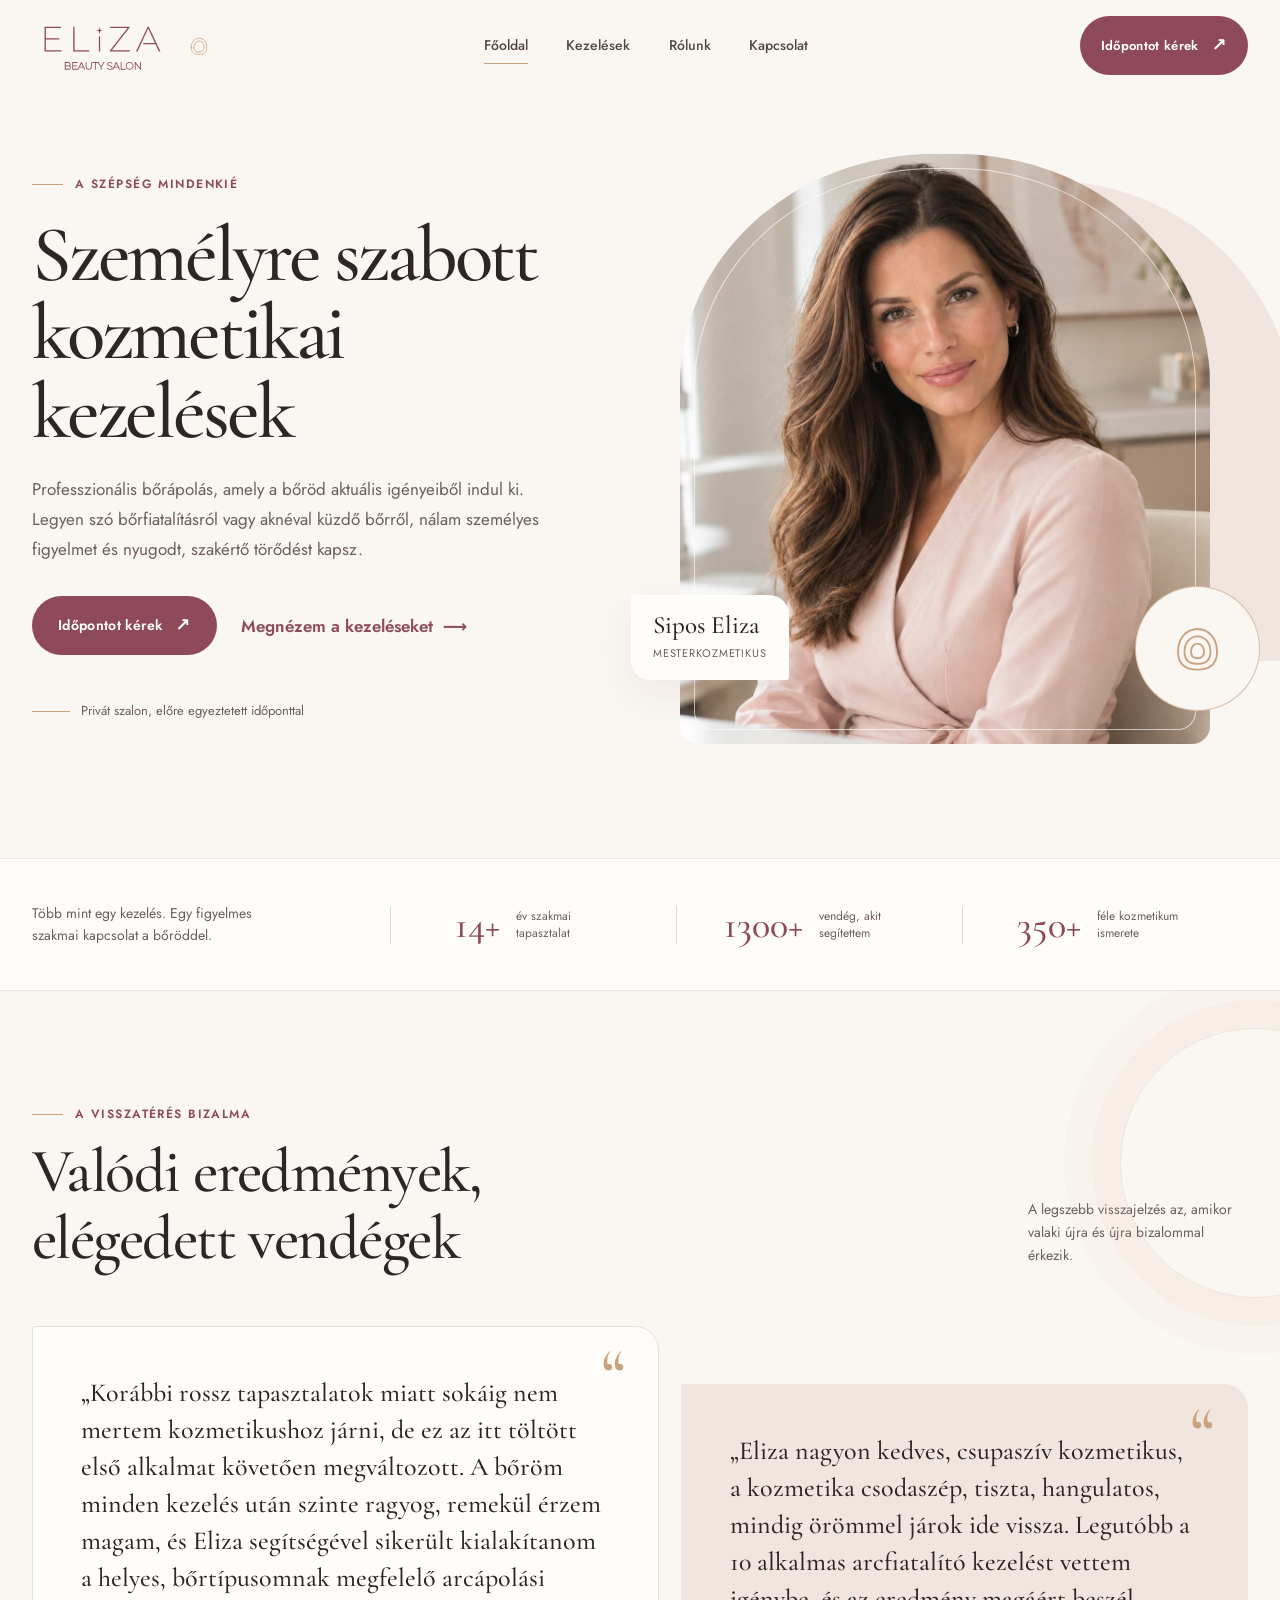
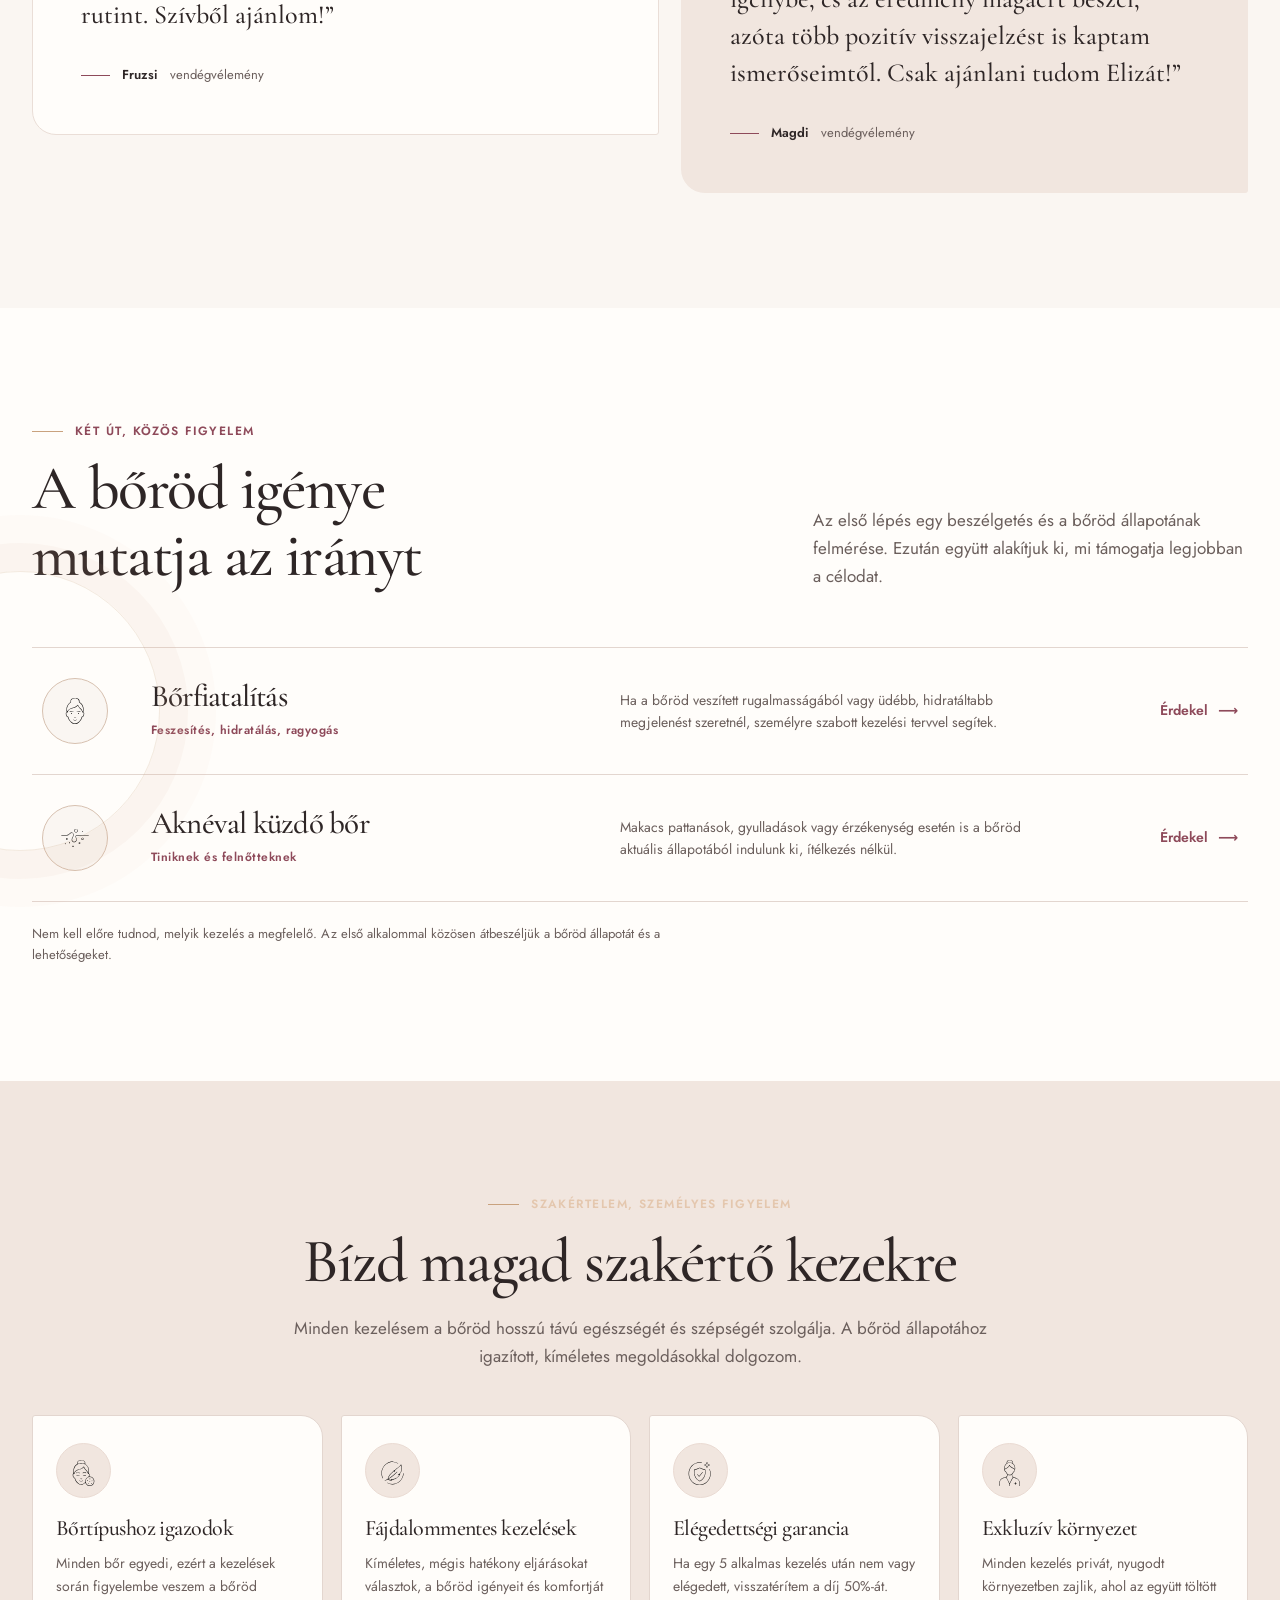
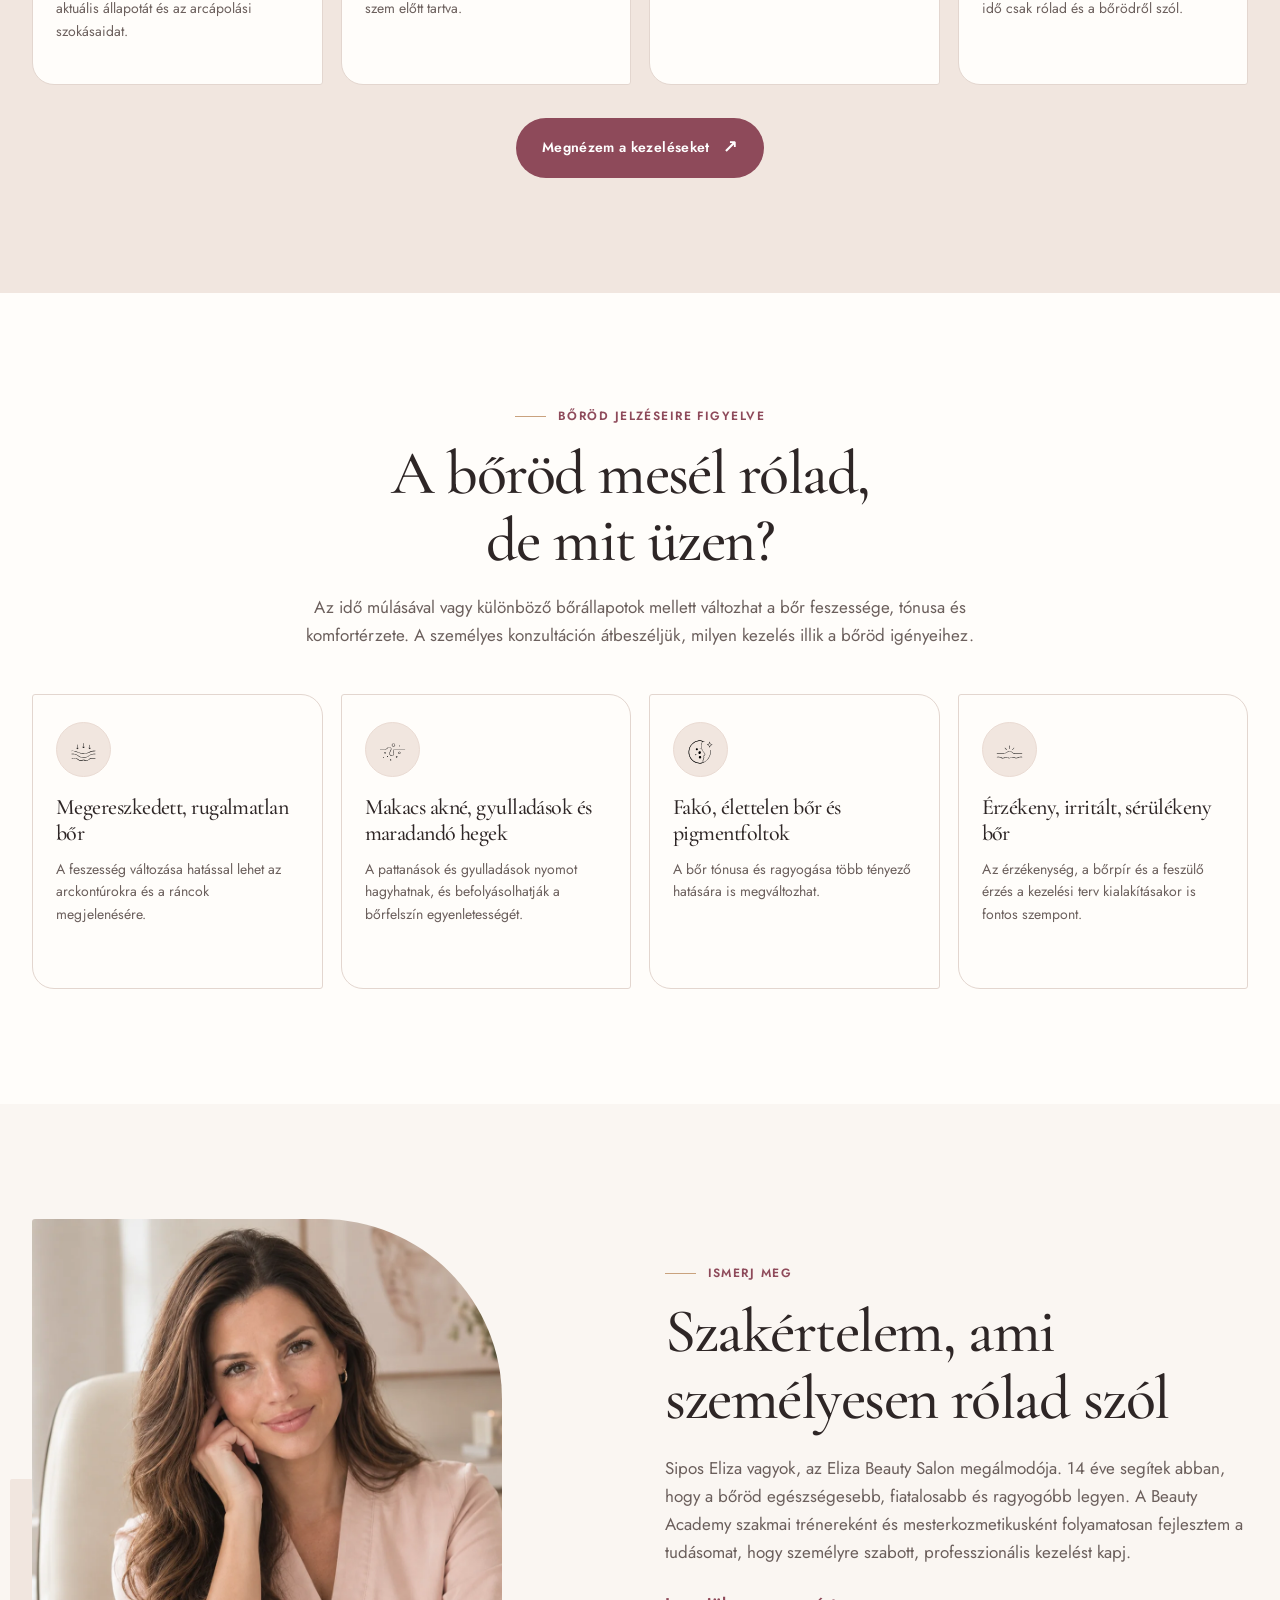
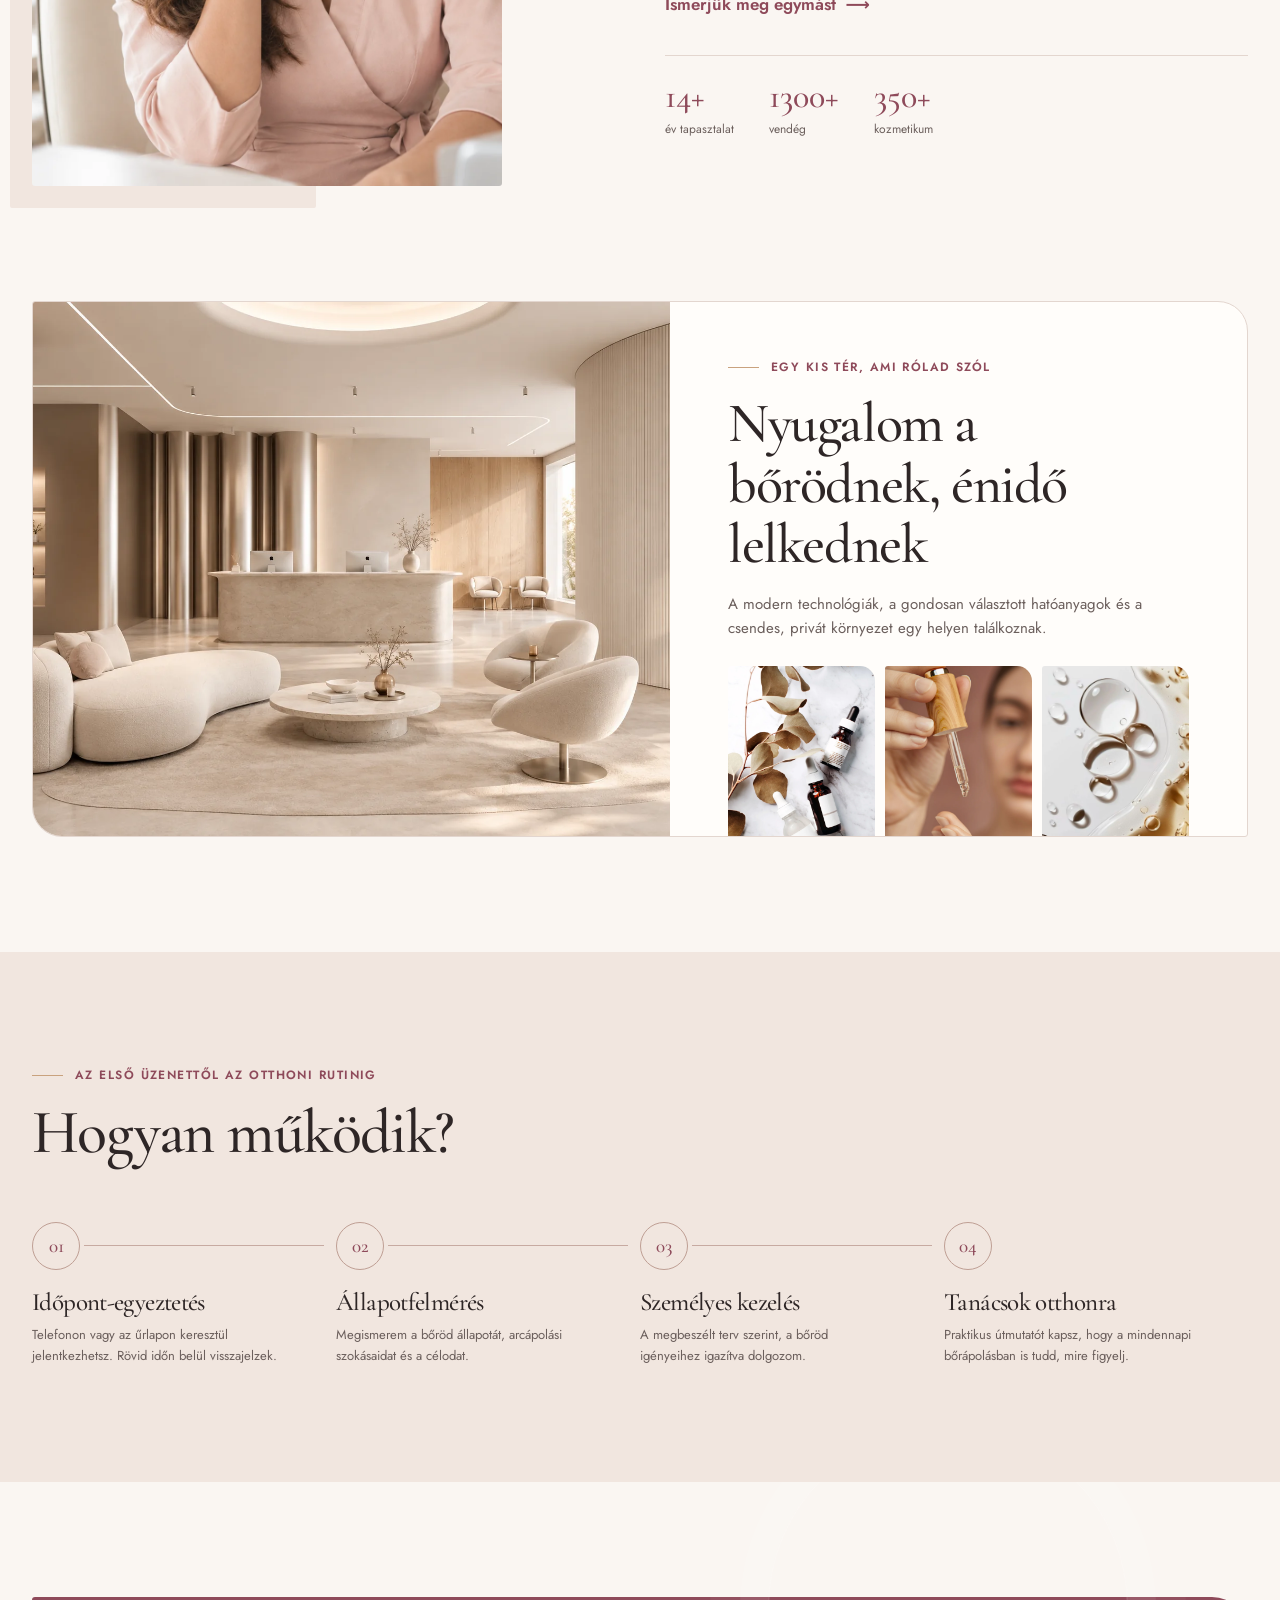
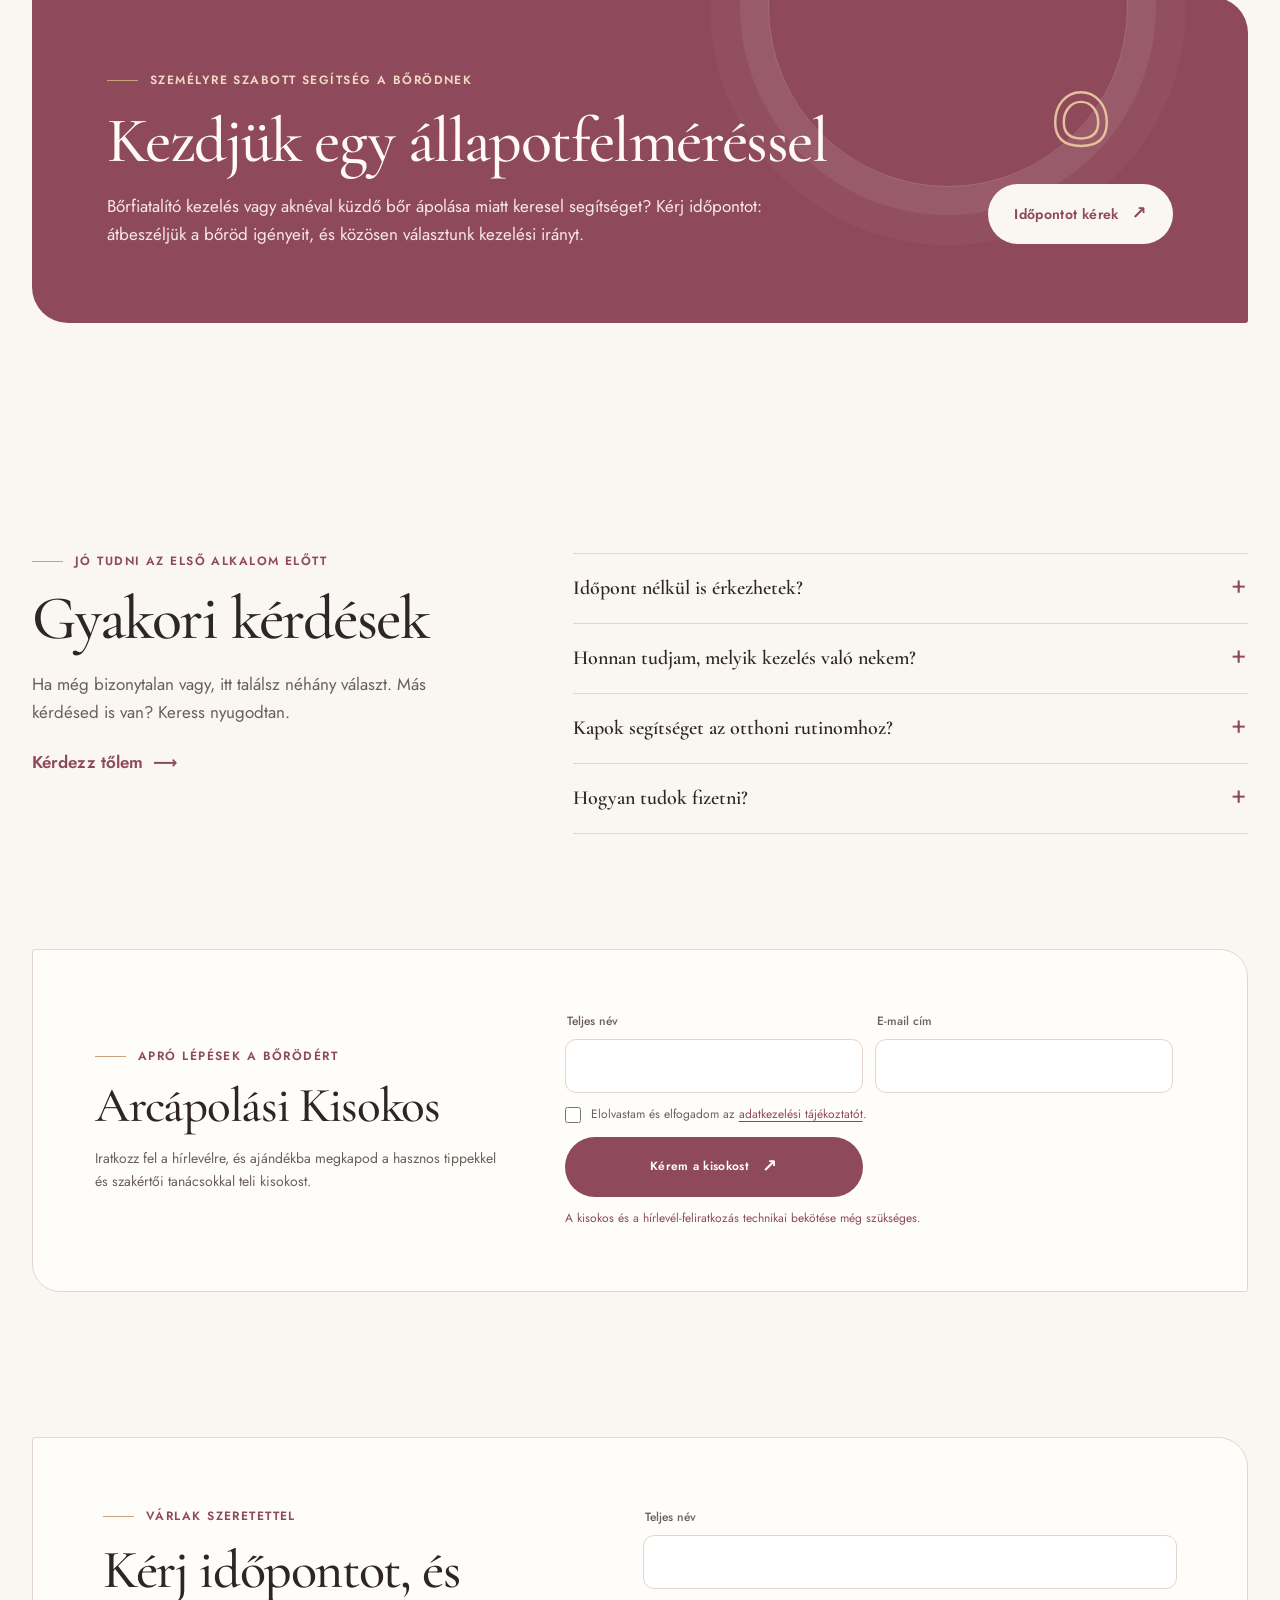
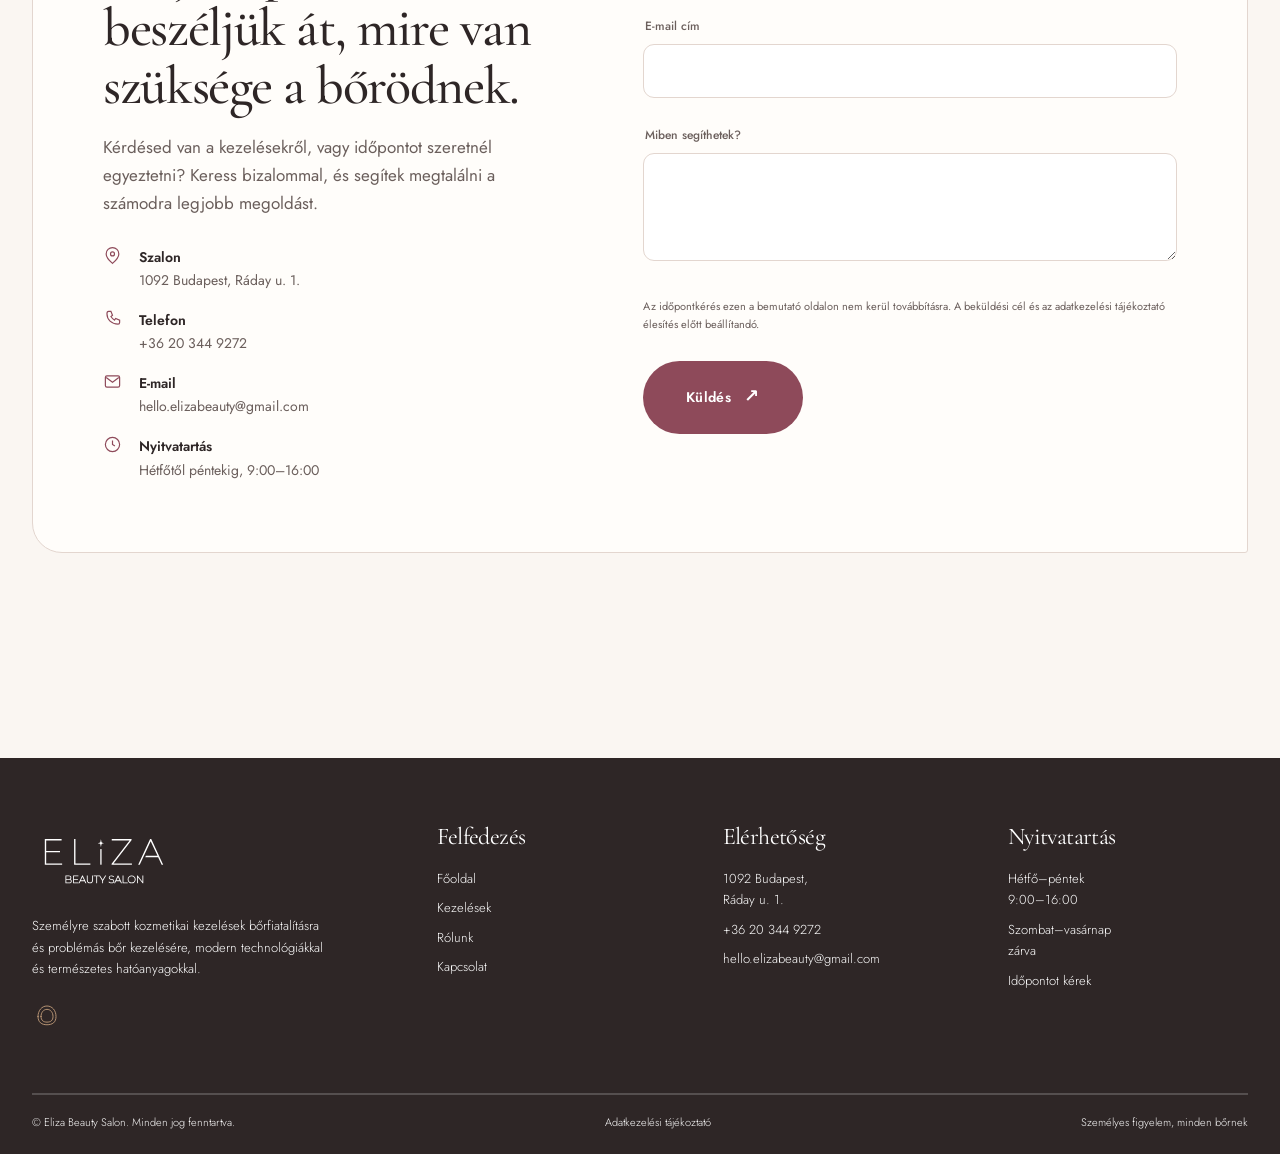
==== public/index.html @ 278839e5 "Netlify publikálási mappa beállítása" ====
<!doctype html>
<html lang="hu">
<head>
  <meta charset="UTF-8">
  <meta name="viewport" content="width=device-width, initial-scale=1.0">
  <meta name="description" content="Személyre szabott kozmetikai kezelések bőrfiatalításra és problémás bőrre, nyugodt, privát szalonélménnyel.">
  <meta name="theme-color" content="#FAF6F2">
  <title>Eliza Beauty Salon | Személyre szabott kozmetika</title>
  <link rel="icon" href="logo/favicon.svg" type="image/svg+xml">
  <link rel="preconnect" href="https://fonts.googleapis.com">
  <link rel="preconnect" href="https://fonts.gstatic.com" crossorigin>
  <link href="https://fonts.googleapis.com/css2?family=Cormorant+Garamond:wght@400;500;600&family=Jost:wght@300;400;500;600&display=swap" rel="stylesheet">
  <link rel="stylesheet" href="site.css">
</head>
<body>
  <a class="skip" href="#tartalom">Ugrás a tartalomhoz</a>
  <header class="header" id="header"><div class="page-container nav">
    <a class="brand" href="index.html" aria-label="Eliza Beauty Salon, főoldal"><img src="logo/logo.svg" alt="Eliza Beauty Salon"><svg class="arc" viewBox="0 0 40 40" aria-hidden="true"><path d="M8 22c0-8 5-14 12-14s12 6 12 14-5 11-12 11S8 30 8 22Z"/><path d="M12 22c0-5.5 3.4-9.5 8-9.5s8 4 8 9.5-3.4 7.5-8 7.5-8-2-8-7.5Z"/></svg></a>
    <nav class="links" id="mainNav" aria-label="Fő navigáció"><a href="index.html" aria-current="page">Főoldal</a><a href="kezelesek.html">Kezelések</a><a href="rolunk.html">Rólunk</a><a href="kapcsolat.html">Kapcsolat</a></nav>
    <a class="btn nav-cta" href="kapcsolat.html#idopont">Időpontot kérek <span class="arrow" aria-hidden="true">↗</span></a>
    <button class="menu" type="button" aria-expanded="false" aria-controls="mainNav" aria-label="Menü megnyitása"><svg viewBox="0 0 24 24" fill="none" stroke="currentColor" stroke-width="1.6" stroke-linecap="round"><path d="M4 8h16M4 16h16"/></svg></button>
  </div></header>
  <main id="tartalom">
    <section class="hero" id="fooldal"><div class="page-container">
      <div class="hero-grid">
        <div class="hero-copy"><div class="eyebrow hero-kicker">A szépség mindenkié</div><h1><span>Személyre szabott</span><span>kozmetikai kezelések</span></h1>
          <p class="hero-text">Professzionális bőrápolás, amely a bőröd aktuális igényeiből indul ki. Legyen szó bőrfiatalításról vagy aknéval küzdő bőrről, nálam személyes figyelmet és nyugodt, szakértő törődést kapsz.</p>
          <div class="hero-actions"><a class="btn" href="kapcsolat.html#idopont">Időpontot kérek <span class="arrow" aria-hidden="true">↗</span></a><a class="text-link" href="kezelesek.html">Megnézem a kezeléseket <span aria-hidden="true">⟶</span></a></div>
          <div class="hero-note"><i></i> Privát szalon, előre egyeztetett időponttal</div>
        </div>
        <div class="hero-visual" aria-label="Sipos Eliza portréja"><div class="hero-back"></div>
          <figure class="portrait"><img src="images/eliza/Sipos%20Eliza_03.webp" alt="Sipos Eliza kozmetikus a szalonban" fetchpriority="high"></figure>
          <div class="caption"><strong>Sipos Eliza</strong><span>Mesterkozmetikus</span></div>
          <div class="orbit" aria-hidden="true"><svg class="arc" viewBox="0 0 40 40"><path d="M8 22c0-8 5-14 12-14s12 6 12 14-5 11-12 11S8 30 8 22Z"/><path d="M12 22c0-5.5 3.4-9.5 8-9.5s8 4 8 9.5-3.4 7.5-8 7.5-8-2-8-7.5Z"/><path d="M16 22c0-3 1.7-5 4-5s4 2 4 5-1.7 4-4 4-4-1-4-4Z"/></svg></div>
        </div>
      </div>
    </div></section>

    <section class="proof" aria-label="Szakmai tapasztalat"><div class="page-container proof-row">
      <p class="proof-intro">Több mint egy kezelés. Egy figyelmes szakmai kapcsolat a bőröddel.</p>
      <div class="proof-item reveal"><span class="number">14+</span><span class="proof-label">év szakmai tapasztalat</span></div><div class="proof-item reveal"><span class="number">1300+</span><span class="proof-label">vendég, akit segítettem</span></div><div class="proof-item reveal"><span class="number">350+</span><span class="proof-label">féle kozmetikum ismerete</span></div>
    </div></section>

    <section class="section reviews" id="velemenyek"><div class="page-container">
      <div class="reviews-head reveal"><div><div class="eyebrow">A visszatérés bizalma</div><h2 class="title">Valódi eredmények,<br>elégedett vendégek</h2></div><p class="small-note">A legszebb visszajelzés az, amikor valaki újra és újra bizalommal érkezik.</p></div>
      <div class="review-grid">
        <article class="review reveal" data-reveal="left"><span class="quote" aria-hidden="true">“</span><p>„Korábbi rossz tapasztalatok miatt sokáig nem mertem kozmetikushoz járni, de ez az itt töltött első alkalmat követően megváltozott. A bőröm minden kezelés után szinte ragyog, remekül érzem magam, és Eliza segítségével sikerült kialakítanom a helyes, bőrtípusomnak megfelelő arcápolási rutint. Szívből ajánlom!”</p><footer><strong>Fruzsi</strong><span>vendégvélemény</span></footer></article>
        <article class="review reveal" data-reveal="right"><span class="quote" aria-hidden="true">“</span><p>„Eliza nagyon kedves, csupaszív kozmetikus, a kozmetika csodaszép, tiszta, hangulatos, mindig örömmel járok ide vissza. Legutóbb a 10 alkalmas arcfiatalító kezelést vettem igénybe, és az eredmény magáért beszél, azóta több pozitív visszajelzést is kaptam ismerőseimtől. Csak ajánlani tudom Elizát!”</p><footer><strong>Magdi</strong><span>vendégvélemény</span></footer></article>
      </div>
    </div></section>

    <section class="section paths" id="kezelesek"><div class="page-container">
      <div class="paths-head reveal"><div><div class="eyebrow">Két út, közös figyelem</div><h2 class="title">A bőröd igénye<br>mutatja az irányt</h2></div><p class="intro" style="margin:0">Az első lépés egy beszélgetés és a bőröd állapotának felmérése. Ezután együtt alakítjuk ki, mi támogatja legjobban a célodat.</p></div>
      <div class="path-list">
        <article class="path reveal"><div class="path-icon"><img src="images/kezelesek/ikonok-09.svg" alt="" loading="lazy"></div><div><h3>Bőrfiatalítás</h3><span class="path-tag">Feszesítés, hidratálás, ragyogás</span></div><p>Ha a bőröd veszített rugalmasságából vagy üdébb, hidratáltabb megjelenést szeretnél, személyre szabott kezelési tervvel segítek.</p><a class="text-link" href="kapcsolat.html#idopont">Érdekel <span aria-hidden="true">⟶</span></a></article>
        <article class="path reveal"><div class="path-icon"><img src="images/kezelesek/ikonok-06.svg" alt="" loading="lazy"></div><div><h3>Aknéval küzdő bőr</h3><span class="path-tag">Tiniknek és felnőtteknek</span></div><p>Makacs pattanások, gyulladások vagy érzékenység esetén is a bőröd aktuális állapotából indulunk ki, ítélkezés nélkül.</p><a class="text-link" href="kapcsolat.html#idopont">Érdekel <span aria-hidden="true">⟶</span></a></article>
      </div>
      <p class="path-note">Nem kell előre tudnod, melyik kezelés a megfelelő. Az első alkalommal közösen átbeszéljük a bőröd állapotát és a lehetőségeket.</p>
    </div></section>

    <section class="section care" id="miert-eliza"><div class="page-container">
      <header class="care-head reveal"><div class="eyebrow">Szakértelem, személyes figyelem</div><h2 class="title">Bízd magad szakértő kezekre</h2><p>Minden kezelésem a bőröd hosszú távú egészségét és szépségét szolgálja. A bőröd állapotához igazított, kíméletes megoldásokkal dolgozom.</p></header>
      <div class="care-list">
        <article class="care-item reveal"><div class="care-icon"><img src="images/kezelesek/ikonok-01.svg" alt="" loading="lazy"></div><h3>Bőrtípushoz igazodok</h3><p>Minden bőr egyedi, ezért a kezelések során figyelembe veszem a bőröd aktuális állapotát és az arcápolási szokásaidat.</p></article>
        <article class="care-item reveal"><div class="care-icon"><img src="images/kezelesek/ikonok-02.svg" alt="" loading="lazy"></div><h3>Fájdalommentes kezelések</h3><p>Kíméletes, mégis hatékony eljárásokat választok, a bőröd igényeit és komfortját szem előtt tartva.</p></article>
        <article class="care-item reveal"><div class="care-icon"><img src="images/kezelesek/ikonok-03.svg" alt="" loading="lazy"></div><h3>Elégedettségi garancia</h3><p>Ha egy 5 alkalmas kezelés után nem vagy elégedett, visszatérítem a díj 50%-át.</p></article>
        <article class="care-item reveal"><div class="care-icon"><img src="images/kezelesek/ikonok-04.svg" alt="" loading="lazy"></div><h3>Exkluzív környezet</h3><p>Minden kezelés privát, nyugodt környezetben zajlik, ahol az együtt töltött idő csak rólad és a bőrödről szól.</p></article>
      </div>
      <div class="care-action"><a class="btn" href="kezelesek.html">Megnézem a kezeléseket <span class="arrow" aria-hidden="true">↗</span></a></div>
    </div></section>

    <section class="section concerns" id="panaszok"><div class="page-container">
      <header class="concerns-head reveal"><div class="eyebrow">Bőröd jelzéseire figyelve</div><h2 class="title">A bőröd mesél rólad,<br>de mit üzen?</h2><p>Az idő múlásával vagy különböző bőrállapotok mellett változhat a bőr feszessége, tónusa és komfortérzete. A személyes konzultáción átbeszéljük, milyen kezelés illik a bőröd igényeihez.</p></header>
      <div class="concern-grid">
        <article class="concern-card reveal"><div class="concern-icon"><img src="images/kezelesek/ikonok-05.svg" alt="" loading="lazy"></div><h3>Megereszkedett, rugalmatlan bőr</h3><p>A feszesség változása hatással lehet az arckontúrokra és a ráncok megjelenésére.</p></article>
        <article class="concern-card reveal"><div class="concern-icon"><img src="images/kezelesek/ikonok-06.svg" alt="" loading="lazy"></div><h3>Makacs akné, gyulladások és maradandó hegek</h3><p>A pattanások és gyulladások nyomot hagyhatnak, és befolyásolhatják a bőrfelszín egyenletességét.</p></article>
        <article class="concern-card reveal"><div class="concern-icon"><img src="images/kezelesek/ikonok-07.svg" alt="" loading="lazy"></div><h3>Fakó, élettelen bőr és pigmentfoltok</h3><p>A bőr tónusa és ragyogása több tényező hatására is megváltozhat.</p></article>
        <article class="concern-card reveal"><div class="concern-icon"><img src="images/kezelesek/ikonok-08.svg" alt="" loading="lazy"></div><h3>Érzékeny, irritált, sérülékeny bőr</h3><p>Az érzékenység, a bőrpír és a feszülő érzés a kezelési terv kialakításakor is fontos szempont.</p></article>
      </div>
    </div></section>
    <section class="section" id="rolam"><div class="page-container about-grid">
      <div class="about-photo reveal" data-reveal="scale"><img src="images/eliza/Sipos%20Eliza_02.webp" alt="Sipos Eliza a szalonban" loading="lazy"></div>
      <div class="about-copy reveal" data-reveal="right"><div class="eyebrow">Ismerj meg</div><h2 class="title">Szakértelem, ami személyesen rólad szól</h2><p>Sipos Eliza vagyok, az Eliza Beauty Salon megálmodója. 14 éve segítek abban, hogy a bőröd egészségesebb, fiatalosabb és ragyogóbb legyen. A Beauty Academy szakmai trénereként és mesterkozmetikusként folyamatosan fejlesztem a tudásomat, hogy személyre szabott, professzionális kezelést kapj.</p><a class="text-link" href="kapcsolat.html">Ismerjük meg egymást <span aria-hidden="true">⟶</span></a>
        <div class="metrics"><div class="metric"><strong>14+</strong><span>év tapasztalat</span></div><div class="metric"><strong>1300+</strong><span>vendég</span></div><div class="metric"><strong>350+</strong><span>kozmetikum</span></div></div>
      </div>
    </div></section>

    <section class="section salon-strip" aria-label="Az Eliza Beauty Salon hangulata"><div class="page-container"><div class="salon-panel reveal" data-reveal="scale">
      <img src="images/eliza/reci.webp" alt="A szalon világos, nyugodt belső tere" loading="lazy">
      <div class="salon-copy"><div class="eyebrow">Egy kis tér, ami rólad szól</div><h2>Nyugalom a bőrödnek, énidő lelkednek</h2><p>A modern technológiák, a gondosan választott hatóanyagok és a csendes, privát környezet egy helyen találkoznak.</p><div class="salon-mood-gallery" aria-label="Arcápolási hangulatképek"><img src="images/eliza/glasses.webp" alt="Bőrápoló szérumok és növényi részletek" loading="lazy"><img src="images/eliza/close-up-woman-with-serum.webp" alt="Szérum felvitele arcápolás közben" loading="lazy"><img src="images/eliza/drops.webp" alt="Hidratáló szérum textúrája" loading="lazy"></div></div>
    </div></div></section>

    <section class="section process" id="folyamat"><div class="page-container">
      <div class="process-head reveal"><div><div class="eyebrow">Az első üzenettől az otthoni rutinig</div><h2 class="title">Hogyan működik?</h2></div></div>
      <div class="steps"><article class="step reveal"><div class="step-number">01</div><h3>Időpont-egyeztetés</h3><p>Telefonon vagy az űrlapon keresztül jelentkezhetsz. Rövid időn belül visszajelzek.</p></article><article class="step reveal"><div class="step-number">02</div><h3>Állapotfelmérés</h3><p>Megismerem a bőröd állapotát, arcápolási szokásaidat és a célodat.</p></article><article class="step reveal"><div class="step-number">03</div><h3>Személyes kezelés</h3><p>A megbeszélt terv szerint, a bőröd igényeihez igazítva dolgozom.</p></article><article class="step reveal"><div class="step-number">04</div><h3>Tanácsok otthonra</h3><p>Praktikus útmutatót kapsz, hogy a mindennapi bőrápolásban is tudd, mire figyelj.</p></article></div>
    </div></section>

    <section class="section offer"><div class="page-container"><div class="offer-panel reveal">
      <div class="offer-content"><div class="eyebrow">Személyre szabott segítség a bőrödnek</div><h2>Kezdjük egy állapotfelméréssel</h2><p>Bőrfiatalító kezelés vagy aknéval küzdő bőr ápolása miatt keresel segítséget? Kérj időpontot: átbeszéljük a bőröd igényeit, és közösen választunk kezelési irányt.</p></div>
      <div class="offer-action"><svg class="arc" viewBox="0 0 40 40" aria-hidden="true"><path d="M8 22c0-8 5-14 12-14s12 6 12 14-5 11-12 11S8 30 8 22Z"/><path d="M12 22c0-5.5 3.4-9.5 8-9.5s8 4 8 9.5-3.4 7.5-8 7.5-8-2-8-7.5Z"/></svg><a class="btn btn-light" href="kapcsolat.html#idopont">Időpontot kérek <span class="arrow" aria-hidden="true">↗</span></a></div>
    </div></div></section>

    <section class="section" id="gyik"><div class="page-container faq-layout">
      <div class="faq-side reveal" data-reveal="left"><div class="eyebrow">Jó tudni az első alkalom előtt</div><h2 class="title">Gyakori kérdések</h2><p>Ha még bizonytalan vagy, itt találsz néhány választ. Más kérdésed is van? Keress nyugodtan.</p><a href="kapcsolat.html#idopont" class="text-link">Kérdezz tőlem <span aria-hidden="true">⟶</span></a></div>
      <div class="faq-list reveal" data-reveal="right"><details><summary>Időpont nélkül is érkezhetek?</summary><div class="faq-answer">Nem, a kozmetikámban kizárólag előre egyeztetett időpontra tudlak fogadni.</div></details><details><summary>Honnan tudjam, melyik kezelés való nekem?</summary><div class="faq-answer">Az első találkozás alkalmával felmérem a bőröd állapotát, és átbeszéljük a számodra megfelelő kezelési tervet.</div></details><details><summary>Kapok segítséget az otthoni rutinomhoz?</summary><div class="faq-answer">Igen. Az első alkalmat követően megbeszéljük, mire figyelj a mindennapokban, és milyen termékek illenek a bőröd igényeihez.</div></details><details><summary>Hogyan tudok fizetni?</summary><div class="faq-answer">A szalonban bankkártyával és készpénzzel is fizethetsz.</div></details></div>
    </div></section>

    <section class="section guide" id="kisokos"><div class="page-container"><div class="guide-panel reveal">
      <div class="guide-copy"><div class="eyebrow">Apró lépések a bőrödért</div><h2>Arcápolási Kisokos</h2><p>Iratkozz fel a hírlevélre, és ajándékba megkapod a hasznos tippekkel és szakértői tanácsokkal teli kisokost.</p></div>
      <form class="guide-form demo-form"><div class="field"><label for="guide-name">Teljes név</label><input id="guide-name" name="name" autocomplete="name" required></div><div class="field"><label for="guide-email">E-mail cím</label><input id="guide-email" type="email" name="email" autocomplete="email" required></div><label class="guide-consent"><input type="checkbox" required><span>Elolvastam és elfogadom az <a href="kapcsolat.html#adatkezeles">adatkezelési tájékoztatót</a>.</span></label><button class="btn" type="submit">Kérem a kisokost <span class="arrow" aria-hidden="true">↗</span></button><p class="form-status" aria-live="polite">A kisokos és a hírlevél-feliratkozás technikai bekötése még szükséges.</p></form>
    </div></div></section>

    <section class="section contact" id="kapcsolat"><div class="page-container"><div class="contact-panel" id="idopont">
      <div class="contact-copy"><div class="eyebrow">Várlak szeretettel</div><h2 class="title">Kérj időpontot, és beszéljük át, mire van szüksége a bőrödnek.</h2><p>Kérdésed van a kezelésekről, vagy időpontot szeretnél egyeztetni? Keress bizalommal, és segítek megtalálni a számodra legjobb megoldást.</p>
        <div class="contact-details"><div class="contact-detail"><svg viewBox="0 0 24 24" fill="none" stroke="currentColor" stroke-width="1.5" aria-hidden="true"><path d="M20 10c0 5-8 12-8 12S4 15 4 10a8 8 0 1 1 16 0Z"/><circle cx="12" cy="10" r="2.5"/></svg><div><strong>Szalon</strong>1092 Budapest, Ráday u. 1.</div></div><div class="contact-detail"><svg viewBox="0 0 24 24" fill="none" stroke="currentColor" stroke-width="1.5" aria-hidden="true"><path d="M7 3h3l2 5-2 1.5a15 15 0 0 0 4.5 4.5L16 12l5 2v3c0 1.1-.9 2-2 2C10.7 19 5 13.3 5 6c0-1.7.8-3 2-3Z"/></svg><div><strong>Telefon</strong><a href="tel:+36203449272">+36 20 344 9272</a></div></div><div class="contact-detail"><svg viewBox="0 0 24 24" fill="none" stroke="currentColor" stroke-width="1.5" aria-hidden="true"><rect x="3" y="5" width="18" height="14" rx="2"/><path d="m4 7 8 6 8-6"/></svg><div><strong>E-mail</strong><a href="mailto:hello.elizabeauty@gmail.com">hello.elizabeauty@gmail.com</a></div></div><div class="contact-detail"><svg viewBox="0 0 24 24" fill="none" stroke="currentColor" stroke-width="1.5" aria-hidden="true"><circle cx="12" cy="12" r="9"/><path d="M12 7v5l3 2"/></svg><div><strong>Nyitvatartás</strong>Hétfőtől péntekig, 9:00–16:00</div></div></div>
      </div>
      <form class="booking-form demo-form"><div class="field"><label for="booking-name">Teljes név</label><input id="booking-name" name="name" autocomplete="name" required></div><div class="field"><label for="booking-email">E-mail cím</label><input id="booking-email" type="email" name="email" autocomplete="email" required></div><div class="field"><label for="booking-message">Miben segíthetek?</label><textarea id="booking-message" name="message" required></textarea></div><p class="consent-note">Az időpontkérés ezen a bemutató oldalon nem kerül továbbításra. A beküldési cél és az adatkezelési tájékoztató élesítés előtt beállítandó.</p><button class="btn" type="submit">Küldés <span class="arrow" aria-hidden="true">↗</span></button><p class="form-status" aria-live="polite"></p></form>
    </div></div></section>
  </main>
  <footer class="footer"><div class="page-container"><div class="footer-top">
    <div class="footer-brand"><a href="index.html" aria-label="Eliza Beauty Salon, főoldal"><img src="logo/logo-feher.svg" alt="Eliza Beauty Salon"></a><p>Személyre szabott kozmetikai kezelések bőrfiatalításra és problémás bőr kezelésére, modern technológiákkal és természetes hatóanyagokkal.</p><svg class="arc" viewBox="0 0 40 40" aria-hidden="true"><path d="M8 22c0-8 5-14 12-14s12 6 12 14-5 11-12 11S8 30 8 22Z"/><path d="M12 22c0-5.5 3.4-9.5 8-9.5s8 4 8 9.5-3.4 7.5-8 7.5-8-2-8-7.5Z"/></svg></div>
    <div class="footer-col"><h3>Felfedezés</h3><a href="index.html">Főoldal</a><a href="kezelesek.html">Kezelések</a><a href="rolunk.html">Rólunk</a><a href="kapcsolat.html">Kapcsolat</a></div>
    <div class="footer-col"><h3>Elérhetőség</h3><p>1092 Budapest,<br>Ráday u. 1.</p><a href="tel:+36203449272">+36 20 344 9272</a><a href="mailto:hello.elizabeauty@gmail.com">hello.elizabeauty@gmail.com</a></div>
    <div class="footer-col"><h3>Nyitvatartás</h3><p>Hétfő–péntek<br>9:00–16:00</p><p>Szombat–vasárnap<br>zárva</p><a href="kapcsolat.html#idopont">Időpontot kérek</a></div>
  </div><div class="footer-bottom"><span>© Eliza Beauty Salon. Minden jog fenntartva.</span><a href="kapcsolat.html#adatkezeles">Adatkezelési tájékoztató</a><span class="signoff">Személyes figyelem, minden bőrnek</span></div></div></footer>
  <script src="site.js" defer></script>
</body>
</html>
---- public/site.css ----
:root{--color-brand-primary:#8E4A5A;--color-brand-primary-dark:#6E3644;--color-brand-secondary:#2E2626;--color-brand-accent:#C9A27E;--color-brand-bg:#FAF6F2;--color-brand-surface:#F1E6DF;--color-brand-text:#2E2626;--color-brand-muted:#6B5F5C;--line:#E3D6CF;--font-heading:'Cormorant Garamond',Georgia,serif;--font-body:'Jost',system-ui,sans-serif;--max:1240px;--ease:cubic-bezier(.22,.68,0,1)}
    *,*::before,*::after{box-sizing:border-box}html{scroll-behavior:smooth;scroll-padding-top:90px}body{margin:0;background:var(--color-brand-bg);color:var(--color-brand-text);font:17px/1.65 var(--font-body);-webkit-font-smoothing:antialiased}h1,h2,h3,h4{margin:0;font-family:var(--font-heading);font-weight:500;letter-spacing:-.025em;line-height:1.08}p{margin:0}a{color:inherit;text-decoration:none}button,input,textarea{font:inherit}img{display:block;max-width:100%}::selection{background:#e9d3d5;color:var(--color-brand-secondary)}:focus-visible{outline:3px solid #A66A48;outline-offset:4px;border-radius:5px}
    .skip{position:fixed;z-index:99;top:12px;left:12px;padding:12px 18px;background:white;border-radius:10px;transform:translateY(-160%)}.skip:focus{transform:none}.page-container{width:min(var(--max),calc(100% - 64px));margin:auto}.section{position:relative;padding:clamp(76px,9vw,128px) 0}.eyebrow{display:flex;align-items:center;gap:12px;color:var(--color-brand-primary);font-size:12px;line-height:1.4;font-weight:600;letter-spacing:.12em;text-transform:uppercase}.eyebrow:before{content:"";width:31px;height:1px;background:var(--color-brand-accent)}.title{max-width:760px;font-size:clamp(38px,5vw,62px)}.intro{max-width:650px;margin-top:20px;color:var(--color-brand-muted)}
    .btn{min-height:54px;padding:14px 25px;display:inline-flex;align-items:center;justify-content:center;gap:13px;border:1px solid transparent;border-radius:999px;background:var(--color-brand-primary);color:#fff;font-size:14px;font-weight:600;letter-spacing:.025em;transition:background .3s var(--ease),color .3s var(--ease),transform .35s var(--ease),box-shadow .35s var(--ease);cursor:pointer}.btn:hover{background:var(--color-brand-primary-dark);transform:translateY(-3px);box-shadow:0 12px 26px #6e364426}.btn .arrow{font-size:18px;transition:transform .35s var(--ease)}.btn:hover .arrow{transform:translateX(4px)}.btn-light{background:var(--color-brand-bg);color:var(--color-brand-primary)}.btn-light:hover{background:#fff;color:var(--color-brand-primary-dark)}.outline{background:transparent;color:var(--color-brand-primary);border-color:#b9878e}.outline:hover{background:var(--color-brand-primary);color:#fff}.text-link{display:inline-flex;align-items:center;gap:10px;color:var(--color-brand-primary);font-weight:600;transition:gap .3s var(--ease)}.text-link:hover{gap:15px}
    .arc{width:30px;height:30px;flex:none;color:var(--color-brand-accent)}.arc path{fill:none;stroke:currentColor;stroke-width:1.15;stroke-linecap:round}
    .header{height:92px;position:sticky;z-index:50;top:0;background:#faf6f2f2;border-bottom:1px solid transparent;transition:height .35s var(--ease),border-color .35s,box-shadow .35s,backdrop-filter .35s}.header.scrolled{height:76px;border-color:#e3d6cfb8;box-shadow:0 8px 28px #3d29200c;backdrop-filter:blur(14px)}.nav{height:100%;display:flex;align-items:center;justify-content:space-between;gap:30px}.brand{display:flex;align-items:center;gap:12px}.brand img{width:142px}.brand .arc{width:26px;height:26px}.links{display:flex;align-items:center;gap:clamp(22px,3vw,42px);color:#544744;font-size:14px;font-weight:500}.links a{position:relative;padding:8px 0}.links a:after{content:"";position:absolute;bottom:1px;left:0;right:0;height:1px;background:var(--color-brand-accent);transform:scaleX(0);transform-origin:left;transition:transform .35s var(--ease)}.links a:hover:after,.links a[aria-current=page]:after{transform:scaleX(1)}.nav-cta{min-height:46px;padding-inline:20px;font-size:13px}.menu{display:none;width:46px;height:46px;align-items:center;justify-content:center;border:1px solid var(--line);border-radius:50%;background:transparent;color:var(--color-brand-primary);cursor:pointer}.menu svg{width:21px}
    .hero{padding:42px 0 94px;overflow:hidden}.hero-grid{min-height:590px;display:grid;grid-template-columns:.94fr 1.06fr;align-items:center;gap:clamp(48px,8vw,110px)}.hero-copy{position:relative;z-index:2;padding:42px 0}.hero h1{max-width:660px;margin-top:23px;font-size:clamp(52px,6.2vw,82px);line-height:.99;letter-spacing:-.04em}.hero h1 span{display:block}.hero-text{max-width:520px;margin-top:24px;color:var(--color-brand-muted);font-size:17px;line-height:1.75}.hero-actions{display:flex;flex-wrap:wrap;align-items:center;gap:15px 24px;margin-top:31px}.hero-note{display:flex;align-items:center;gap:11px;margin-top:45px;color:var(--color-brand-muted);font-size:13px}.hero-note i{width:38px;height:1px;background:var(--color-brand-accent)}.hero-visual{position:relative;min-height:590px;display:grid;place-items:center}.portrait{position:relative;z-index:1;width:min(100%,530px);height:590px;margin-left:25px;overflow:hidden;border-radius:48% 48% 18px 18px/39% 39% 18px 18px;background:var(--color-brand-surface)}.portrait:after{content:"";position:absolute;inset:14px;border:1px solid #ffffffa1;border-radius:inherit;pointer-events:none}.portrait img{width:100%;height:100%;object-fit:cover;object-position:center 35%}.hero-back{position:absolute;top:7%;right:-8%;width:83%;height:77%;background:var(--color-brand-surface);border-radius:50% 50% 10px 10px}.orbit{position:absolute;z-index:2;right:-2%;bottom:8%;width:125px;height:125px;display:grid;place-items:center;border:1px solid #c9a27eaa;border-radius:50%;background:var(--color-brand-bg);animation:breathe 8s ease-in-out infinite}.orbit .arc{width:65px;height:65px}.caption{position:absolute;z-index:3;left:-27px;bottom:13%;padding:18px 22px;background:#fffdfa;box-shadow:0 15px 40px #50383212;border-radius:3px 20px}.caption strong{display:block;font:500 25px/1 var(--font-heading)}.caption span{display:block;margin-top:6px;color:var(--color-brand-muted);font-size:11px;letter-spacing:.08em;text-transform:uppercase}.hero-bottom{display:flex;align-items:center;justify-content:space-between;margin-top:50px;padding-top:22px;border-top:1px solid var(--line);color:var(--color-brand-muted);font-size:13px}.hero-bottom strong{color:var(--color-brand-text);font-weight:500}.welcome{display:flex;align-items:center;gap:10px}
    .proof{padding:44px 0;background:#fffdfa;border-block:1px solid #eee4de}.proof-row{display:grid;grid-template-columns:1.25fr repeat(3,1fr);align-items:center}.proof-intro{max-width:235px;color:var(--color-brand-muted);font-size:14px;line-height:1.55}.proof-item{display:flex;align-items:center;justify-content:center;gap:16px;padding:0 20px;border-left:1px solid var(--line)}.number{color:var(--color-brand-primary);font:500 38px/1 var(--font-heading);white-space:nowrap}.proof-label{max-width:96px;color:var(--color-brand-muted);font-size:12px;line-height:1.4}
    .reviews{overflow:hidden}.reviews:after,.paths:before,.care:before,.offer-panel:before{content:"";position:absolute;border:1px solid #c9a27e38;border-radius:50%;box-shadow:0 0 0 28px #c9a27e10,0 0 0 56px #c9a27e08;pointer-events:none}.reviews:after{top:4%;right:-110px;width:270px;height:270px}.reviews-head{display:flex;align-items:end;justify-content:space-between;gap:32px;margin-bottom:53px}.reviews-head .title{margin-top:16px}.small-note{max-width:220px;padding-bottom:6px;color:var(--color-brand-muted);font-size:14px}.review-grid{display:grid;grid-template-columns:1.05fr .95fr;gap:22px;align-items:start}.review{position:relative;min-height:305px;padding:clamp(28px,4vw,48px);background:#fffdfa;border:1px solid #eaded7;border-radius:3px 24px}.review:nth-child(2){margin-top:58px;background:var(--color-brand-surface);border-color:transparent}.quote{position:absolute;top:22px;right:32px;color:var(--color-brand-accent);font:500 72px/.7 var(--font-heading)}.review p{position:relative;max-width:540px;font:500 clamp(20px,2.1vw,26px)/1.42 var(--font-heading)}.review footer{display:flex;align-items:center;gap:12px;margin-top:31px;color:var(--color-brand-muted);font-size:13px}.review footer:before{content:"";width:29px;height:1px;background:var(--color-brand-primary)}.review footer strong{color:var(--color-brand-text);font-weight:600}
    .paths{background:#fffdfa;overflow:hidden}.paths:before{left:-120px;top:34%;width:280px;height:280px}.paths-head{display:grid;grid-template-columns:1fr .6fr;align-items:end;gap:55px}.paths-head .title{margin-top:16px}.path-list{margin-top:57px;border-top:1px solid var(--line)}.path{display:grid;grid-template-columns:82px 1fr 1fr 150px;gap:27px;align-items:center;padding:30px 10px;border-bottom:1px solid var(--line);transition:padding .35s var(--ease),background .35s}.path:hover{padding-inline:20px;background:#faf6f255}.path-icon{width:66px;height:66px;padding:12px;border:1px solid #d7c1b0;border-radius:50%;background:var(--color-brand-bg)}.path-icon img{width:100%;height:100%;object-fit:contain}.path h3{font-size:31px}.path-tag{display:inline-block;margin-top:7px;color:var(--color-brand-primary);font-size:12px;font-weight:600;letter-spacing:.04em}.path p{max-width:415px;color:var(--color-brand-muted);font-size:14px;line-height:1.6}.path .text-link{justify-self:end;font-size:14px}.path-note{max-width:650px;margin-top:21px;color:var(--color-brand-muted);font-size:13px}
    .care{color:#fffaf6;background:var(--color-brand-secondary);overflow:hidden}.care:before{right:-250px;top:-220px;width:560px;height:560px;border-color:#c9a27e30;box-shadow:0 0 0 38px #c9a27e0c,0 0 0 76px #c9a27e08}.care-layout{display:grid;grid-template-columns:.72fr 1.28fr;gap:clamp(55px,9vw,130px);align-items:start}.care-copy{position:sticky;top:125px}.care .eyebrow{color:#e4c7ae}.care .title{margin-top:18px;color:#fffaf6}.care-copy>p{max-width:390px;margin-top:20px;color:#e5d8d2}.care-copy .btn{margin-top:29px}.care-list{border-top:1px solid #ffffff32}.care-item{display:grid;grid-template-columns:56px 1fr;gap:20px;padding:25px 0;border-bottom:1px solid #ffffff32}.care-item .arc{width:36px;height:36px;color:#d0a888}.care-item h3{color:#fffaf6;font-size:27px}.care-item p{max-width:540px;margin-top:7px;color:#e5d8d2;font-size:14px}.care-note{display:flex;align-items:flex-start;gap:11px;margin-top:26px;color:#e5d8d2;font-size:12px}.care-note .arc{width:23px;height:23px}
    .about-grid{display:grid;grid-template-columns:.94fr 1.06fr;gap:clamp(55px,9vw,130px);align-items:center}.about-photo{position:relative;max-width:470px}.about-photo:before{content:"";position:absolute;left:-22px;bottom:-22px;width:65%;height:58%;background:var(--color-brand-surface);border-radius:2px 50% 2px 2px}.about-photo img{position:relative;z-index:1;width:100%;aspect-ratio:.83;object-fit:cover;object-position:center 30%;border-radius:3px 180px 3px 3px}.about-copy .title{margin-top:17px}.about-copy>p{margin-top:21px;color:var(--color-brand-muted)}.about-copy .text-link{margin-top:24px}.metrics{display:flex;flex-wrap:wrap;gap:28px 35px;margin-top:37px;padding-top:24px;border-top:1px solid var(--line)}.metric strong{display:block;color:var(--color-brand-primary);font:500 34px/1 var(--font-heading)}.metric span{display:block;margin-top:6px;color:var(--color-brand-muted);font-size:12px}
    .salon-strip{padding-top:0}.salon-panel{display:grid;grid-template-columns:1.05fr .95fr;min-height:420px;overflow:hidden;border:1px solid var(--line);border-radius:3px 30px;background:#fffdfa}.salon-panel>img{width:100%;height:100%;min-height:420px;object-fit:cover;object-position:center 56%}.salon-copy{display:flex;flex-direction:column;justify-content:center;padding:clamp(34px,4.5vw,62px);color:var(--color-brand-text)}.salon-copy .eyebrow{color:var(--color-brand-primary)}.salon-copy h2{margin-top:17px;font-size:clamp(36px,4.5vw,56px)}.salon-copy p{margin-top:17px;color:var(--color-brand-muted);font-size:15px}.salon-mood-gallery{display:grid;grid-template-columns:1fr 1fr 1fr;gap:10px;height:112px;margin-top:25px}.salon-mood-gallery img{width:100%;height:100%;object-fit:cover;border-radius:3px 15px}.salon-copy .arc{margin-top:19px;color:var(--color-brand-primary)}
    .process{background:var(--color-brand-surface)}.process-head{display:flex;justify-content:space-between;align-items:end;gap:40px}.process-head .title{margin-top:16px}.process-head>p{max-width:300px;color:var(--color-brand-muted);font-size:14px}.steps{display:grid;grid-template-columns:repeat(4,1fr);margin-top:55px}.step{position:relative;padding-right:26px}.step:not(:last-child):after{content:"";position:absolute;top:23px;left:52px;right:12px;height:1px;background:#c7aaa1}.step-number{position:relative;z-index:1;width:48px;height:48px;display:grid;place-items:center;border:1px solid #bf9f94;border-radius:50%;background:var(--color-brand-surface);color:var(--color-brand-primary);font:500 19px var(--font-heading)}.step h3{margin-top:19px;font-size:25px}.step p{max-width:250px;margin-top:9px;color:var(--color-brand-muted);font-size:13px;line-height:1.6}
    .offer{overflow:hidden}.offer-panel{position:relative;display:grid;grid-template-columns:1fr 210px;align-items:center;gap:45px;padding:clamp(38px,6vw,75px);border-radius:3px 36px;background:var(--color-brand-primary);color:#fffaf6}.offer-panel:before{right:120px;top:-170px;width:360px;height:360px;border-color:#ffffff30;box-shadow:0 0 0 28px #ffffff10,0 0 0 58px #ffffff08}.offer-content{position:relative;z-index:1}.offer .eyebrow{color:#f1d7c4}.offer h2{max-width:740px;margin-top:17px;font-size:clamp(38px,5vw,64px)}.offer p{max-width:660px;margin-top:17px;color:#f7e9e4}.offer-action{position:relative;z-index:1;justify-self:end}.offer-action .arc{display:block;width:86px;height:86px;margin:0 auto 23px;color:#e4c19c}
    .faq-layout{display:grid;grid-template-columns:.76fr 1.24fr;gap:clamp(50px,10vw,145px);align-items:start}.faq-side .title{margin-top:16px}.faq-side p{margin-top:17px;color:var(--color-brand-muted)}.faq-side .text-link{margin-top:22px}.faq-list{border-top:1px solid var(--line)}.faq-list details{border-bottom:1px solid var(--line)}.faq-list summary{position:relative;padding:21px 44px 21px 0;list-style:none;cursor:pointer;font:600 20px/1.35 var(--font-heading)}.faq-list summary::-webkit-details-marker{display:none}.faq-list summary:after{content:"+";position:absolute;right:2px;top:18px;color:var(--color-brand-primary);font:400 25px/1 var(--font-body);transition:transform .25s var(--ease)}.faq-list details[open] summary:after{transform:rotate(45deg)}.faq-answer{max-width:620px;padding:0 36px 23px 0;color:var(--color-brand-muted);font-size:14px}
    .guide{padding-top:0}.guide-panel{display:grid;grid-template-columns:.8fr 1.2fr;gap:56px;align-items:center;padding:clamp(34px,5vw,62px);background:#fffdfa;border:1px solid var(--line);border-radius:3px 28px}.guide-copy .eyebrow{margin-bottom:15px}.guide-copy h2{font-size:clamp(34px,4vw,49px)}.guide-copy p{margin-top:14px;color:var(--color-brand-muted);font-size:14px}.guide-form{display:grid;grid-template-columns:1fr 1fr auto;gap:12px;align-items:end}.field label{display:block;margin:0 0 7px 2px;color:var(--color-brand-muted);font-size:12px;font-weight:500}.field input,.field textarea{width:100%;min-height:50px;padding:12px 14px;border:1px solid var(--line);border-radius:11px;background:#fff;color:var(--color-brand-text);outline:none;transition:border-color .25s,box-shadow .25s}.field input:focus,.field textarea:focus{border-color:var(--color-brand-primary);box-shadow:0 0 0 3px #8e4a5a1a}.guide-form .btn{min-height:50px;padding-inline:17px;font-size:12px;white-space:nowrap}.form-status{grid-column:1/-1;min-height:20px;color:var(--color-brand-primary);font-size:12px}
    .contact{padding-top:30px}.contact-panel{display:grid;grid-template-columns:.9fr 1.1fr;gap:clamp(45px,8vw,105px);padding:clamp(36px,6vw,70px);background:#fffdfa;border:1px solid var(--line);border-radius:3px 30px}.contact-copy .title{margin-top:16px;font-size:clamp(38px,4.5vw,54px)}.contact-copy>p{margin-top:17px;color:var(--color-brand-muted)}.contact-details{display:grid;gap:17px;margin-top:29px}.contact-detail{display:grid;grid-template-columns:25px 1fr;gap:11px;color:var(--color-brand-muted);font-size:14px}.contact-detail svg{width:19px;height:19px;color:var(--color-brand-primary)}.contact-detail strong{display:block;color:var(--color-brand-text);font-weight:600}.booking-form{display:grid;gap:15px}.booking-form textarea{min-height:108px;resize:vertical}.consent-note{color:var(--color-brand-muted);font-size:11px}.booking-form .btn{justify-self:start;min-width:160px}
    .footer{margin-top:90px;padding:64px 0 22px;background:var(--color-brand-secondary);color:#fff;font-weight:300}.footer-top{display:grid;grid-template-columns:1.2fr .8fr .8fr .8fr;gap:45px;padding-bottom:55px}.footer-brand img{width:145px;filter:brightness(0) invert(1)}.footer-brand p{max-width:300px;margin-top:20px;color:#fff;font-size:13px}.footer-brand .arc{margin-top:21px;color:#c9a27e}.footer-col h3{margin-bottom:17px;color:#fff;font:400 24px var(--font-heading)}.footer-col p,.footer-col a{display:block;margin-top:8px;color:#fff;font-size:13px}.footer-col a:hover{color:#fff;text-decoration:underline;text-underline-offset:4px}.footer-bottom{display:flex;justify-content:space-between;align-items:center;gap:20px;padding-top:18px;border-top:2.333px solid #ffffff30;color:#fff;font-size:11px;font-weight:300}.footer-bottom a{color:#fff}.signoff{display:flex;align-items:center;gap:9px}.signoff .arc{width:24px;height:24px}
    .reveal{opacity:0;transform:translateY(20px);transition:opacity .75s var(--ease),transform .75s var(--ease)}.reveal[data-reveal=left]{transform:translateX(-24px)}.reveal[data-reveal=right]{transform:translateX(24px)}.reveal[data-reveal=scale]{transform:scale(.975)}.reveal.visible{opacity:1;transform:none}@keyframes enter{from{opacity:0;transform:translateY(18px)}to{opacity:1;transform:none}}@keyframes breathe{0%,100%{transform:translateY(0) rotate(-5deg)}50%{transform:translateY(-8px) rotate(2deg)}}.hero-kicker,.hero h1,.hero-text,.hero-actions,.hero-note{animation:enter .85s both}.hero h1{animation-delay:.12s}.hero-text{animation-delay:.24s}.hero-actions{animation-delay:.36s}.hero-note{animation-delay:.48s}
    @media(max-width:980px){.page-container{width:min(var(--max),calc(100% - 44px))}.links{gap:19px}.hero-grid{gap:40px;grid-template-columns:1fr 1fr}.hero-visual,.portrait{min-height:510px;height:510px}.hero h1{font-size:clamp(49px,6vw,68px)}.proof-row{grid-template-columns:1fr repeat(3,1fr)}.proof-item{padding-inline:12px;gap:10px}.number{font-size:32px}.path{grid-template-columns:70px 1fr 1.1fr 120px;gap:18px}.guide-panel{gap:32px}.guide-form{grid-template-columns:1fr 1fr}.guide-form .btn{grid-column:1/-1;justify-self:start}}
    @media(max-width:760px){html{scroll-padding-top:76px}.page-container{width:calc(100% - 40px)}.header,.header.scrolled{height:76px}.brand img{width:128px}.brand .arc{width:22px;height:22px}.menu{display:inline-flex;margin-left:auto}.nav{gap:12px}.nav-cta{display:none}.links{display:none;position:absolute;top:100%;left:0;right:0;padding:13px 20px 20px;background:var(--color-brand-bg);border-bottom:1px solid var(--line);box-shadow:0 18px 25px #3d29200c}.links.open{display:grid;gap:0}.links a{padding:12px 4px;border-bottom:1px solid #e3d6cf80}.links a:last-child{border:0}.hero{padding:20px 0 64px}.hero-grid{grid-template-columns:1fr;gap:24px;min-height:0}.hero-copy{padding:28px 0 0}.hero h1{max-width:560px;margin-top:16px;font-size:clamp(46px,12vw,68px)}.hero-text{margin-top:17px;font-size:15px;line-height:1.65}.hero-actions{margin-top:22px}.hero-note{margin-top:24px;font-size:12px}.hero-visual{width:min(calc(100% - 28px),470px);min-height:0;height:auto;aspect-ratio:.91;margin:auto}.portrait{width:calc(100% - 22px);height:100%;min-height:0;margin-left:18px}.hero-back{right:-2%;top:6%;width:84%;height:80%}.orbit{width:88px;height:88px;right:-2%;bottom:6%}.orbit .arc{width:48px;height:48px}.caption{left:-16px;bottom:11%;padding:13px 17px}.caption strong{font-size:22px}.hero-bottom{margin-top:30px;font-size:11px}.proof{padding:28px 0}.proof-row{grid-template-columns:1fr 1fr;gap:22px 5px}.proof-intro{max-width:100%;grid-column:1/-1}.proof-item{justify-content:start;padding:0;border:0}.proof-item:last-child{grid-column:1/-1}.number{font-size:30px}.proof-label{max-width:none}.section{padding:70px 0}.title{font-size:clamp(37px,10vw,50px)}.reviews-head{display:block;margin-bottom:32px}.small-note{margin-top:15px}.review-grid{grid-template-columns:1fr;gap:15px}.review{min-height:0;padding:28px 24px}.review:nth-child(2){margin-top:0}.review p{font-size:23px}.paths-head{grid-template-columns:1fr;gap:16px}.path-list{margin-top:32px}.path{grid-template-columns:58px 1fr 35px;gap:14px;padding:21px 0}.path:hover{padding-inline:6px}.path-icon{width:54px;height:54px;padding:11px}.path h3{font-size:26px}.path p{grid-column:2/-1;grid-row:2;font-size:13px}.path .text-link{width:35px;overflow:hidden;justify-self:end;font-size:0}.path .text-link:after{content:"↗";font-size:18px}.care-layout{grid-template-columns:1fr;gap:34px}.care-copy{position:static}.care .title{max-width:490px}.care-copy>p{max-width:600px}.care-item{grid-template-columns:42px 1fr;gap:12px;padding:20px 0}.care-item .arc{width:29px;height:29px}.care-item h3{font-size:25px}.about-grid{grid-template-columns:1fr;gap:53px}.about-photo{width:min(84%,420px);margin-left:12px}.about-copy .title{max-width:500px}.salon-panel{grid-template-columns:1fr;min-height:0}.salon-panel>img{height:260px;min-height:260px}.salon-copy{padding:30px;margin-top:0}.salon-mood-gallery{height:90px;gap:8px;margin-top:18px}.process-head{display:block}.process-head>p{margin-top:16px}.steps{grid-template-columns:1fr 1fr;gap:35px 24px;margin-top:37px}.step:not(:last-child):after{display:none}.step{padding:0}.step h3{font-size:23px}.offer-panel{grid-template-columns:1fr;gap:28px}.offer-action{justify-self:start}.offer-action .arc{display:none}.faq-layout{grid-template-columns:1fr;gap:34px}.faq-side{max-width:580px}.guide-panel{grid-template-columns:1fr;gap:27px}.guide-form{grid-template-columns:1fr}.guide-form .btn{grid-column:auto}.contact{padding-top:0}.contact-panel{grid-template-columns:1fr;gap:35px}.footer-top{grid-template-columns:1fr 1fr;gap:34px 25px}.footer-brand{grid-column:1/-1}.footer-bottom{align-items:flex-start;flex-direction:column}}
    @media(max-width:420px){body{font-size:16px}.hero h1{font-size:45px}.hero-actions .btn{width:100%}.hero-actions .text-link{margin-left:3px}.hero-bottom{align-items:flex-start;flex-direction:column;gap:10px}.proof-item{gap:8px}.number{font-size:27px}.proof-label{font-size:11px}.steps{gap:30px 17px}.step h3{font-size:21px}.contact-panel{padding:27px 21px}.footer-top{grid-template-columns:1fr}.footer-brand{grid-column:auto}}
    .care{color:var(--color-brand-text);background:var(--color-brand-surface)}.care:before{display:none}.care-layout{display:block}.care-head,.concerns-head{max-width:780px;margin:0 auto;text-align:center}.care-head .eyebrow,.concerns-head .eyebrow{justify-content:center}.care-head .title,.concerns-head .title{margin-top:16px;color:var(--color-brand-text)}.care-head>p,.concerns-head>p{max-width:700px;margin:18px auto 0;color:var(--color-brand-muted)}.care-list,.concern-grid{display:grid;grid-template-columns:repeat(4,minmax(0,1fr));gap:18px;margin-top:45px;border:0}.care .care-item,.concern-card{display:flex;flex-direction:column;align-items:flex-start;gap:0;min-height:270px;padding:27px 23px;border:1px solid var(--line);border-radius:3px 22px;background:#fffdfa}.care-icon,.concern-icon{width:55px;height:55px;display:grid;place-items:center;padding:10px;border:1px solid #eadbd3;border-radius:50%;background:var(--color-brand-surface)}.care-icon img,.concern-icon img{width:100%;height:100%;object-fit:contain}.care .care-item h3,.concern-card h3{margin-top:17px;color:var(--color-brand-text);font-size:22px;line-height:1.2}.care .care-item p,.concern-card p{max-width:none;margin-top:11px;color:var(--color-brand-muted);font-size:14px;line-height:1.6}.care-action{margin-top:33px;text-align:center}.concerns{background:#fffdfa}.concern-card{min-height:295px}.concern-card h3{min-height:2.4em}
    @media(max-width:980px){.care-list,.concern-grid{grid-template-columns:repeat(2,minmax(0,1fr))}.care .care-item,.concern-card{min-height:250px}}
    @media(max-width:760px){.care-list,.concern-grid{grid-template-columns:1fr;gap:13px;margin-top:30px}.care .care-item,.concern-card{min-height:0;padding:24px}.concern-card h3{min-height:0}}
    @media(prefers-reduced-motion:reduce){html{scroll-behavior:auto}*,*::before,*::after{animation-duration:.01ms!important;animation-iteration-count:1!important;transition-duration:.01ms!important;scroll-behavior:auto!important}.reveal{opacity:1;transform:none}}
    .guide-consent{grid-column:1/-1;display:flex;align-items:flex-start;gap:10px;color:var(--color-brand-muted);font-size:12px;line-height:1.5}.guide-consent input{width:16px;height:16px;flex:none;margin:2px 0;accent-color:var(--color-brand-primary)}.guide-consent a{color:var(--color-brand-primary);text-decoration:underline;text-underline-offset:3px}
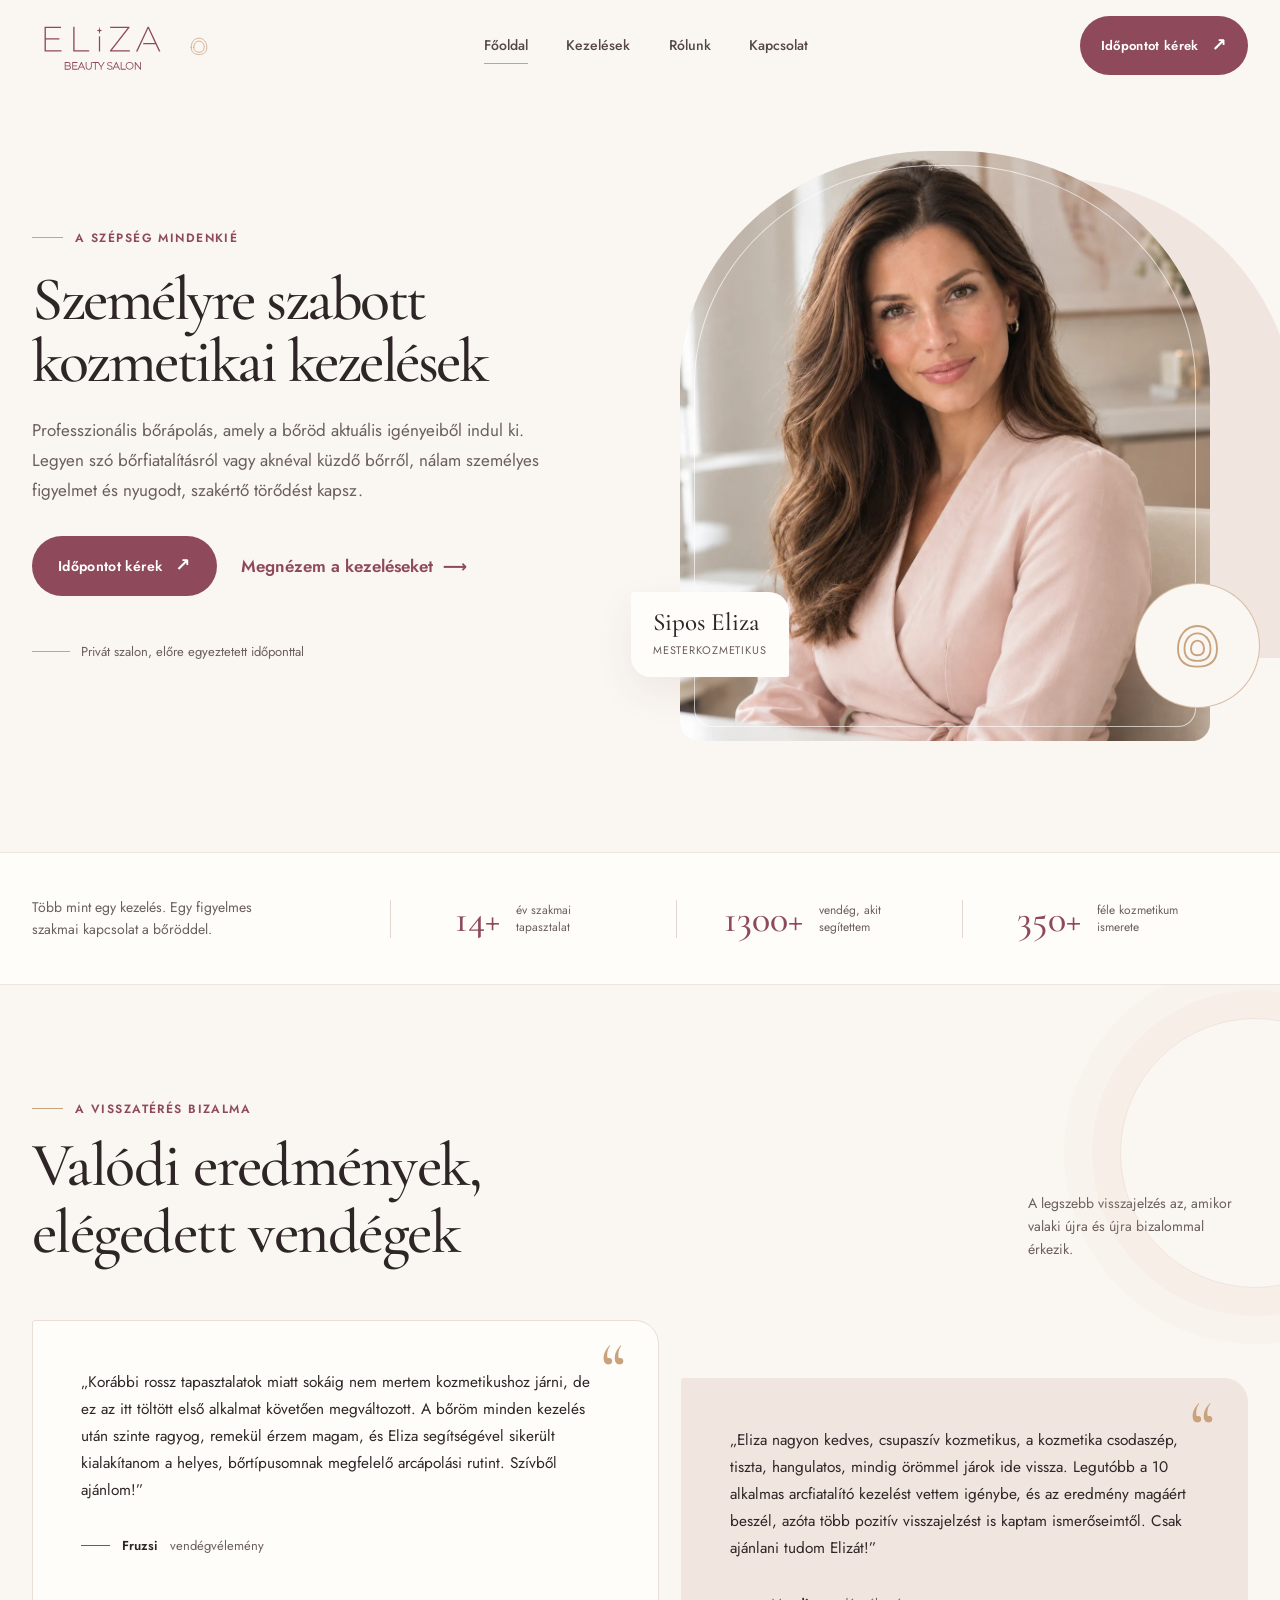
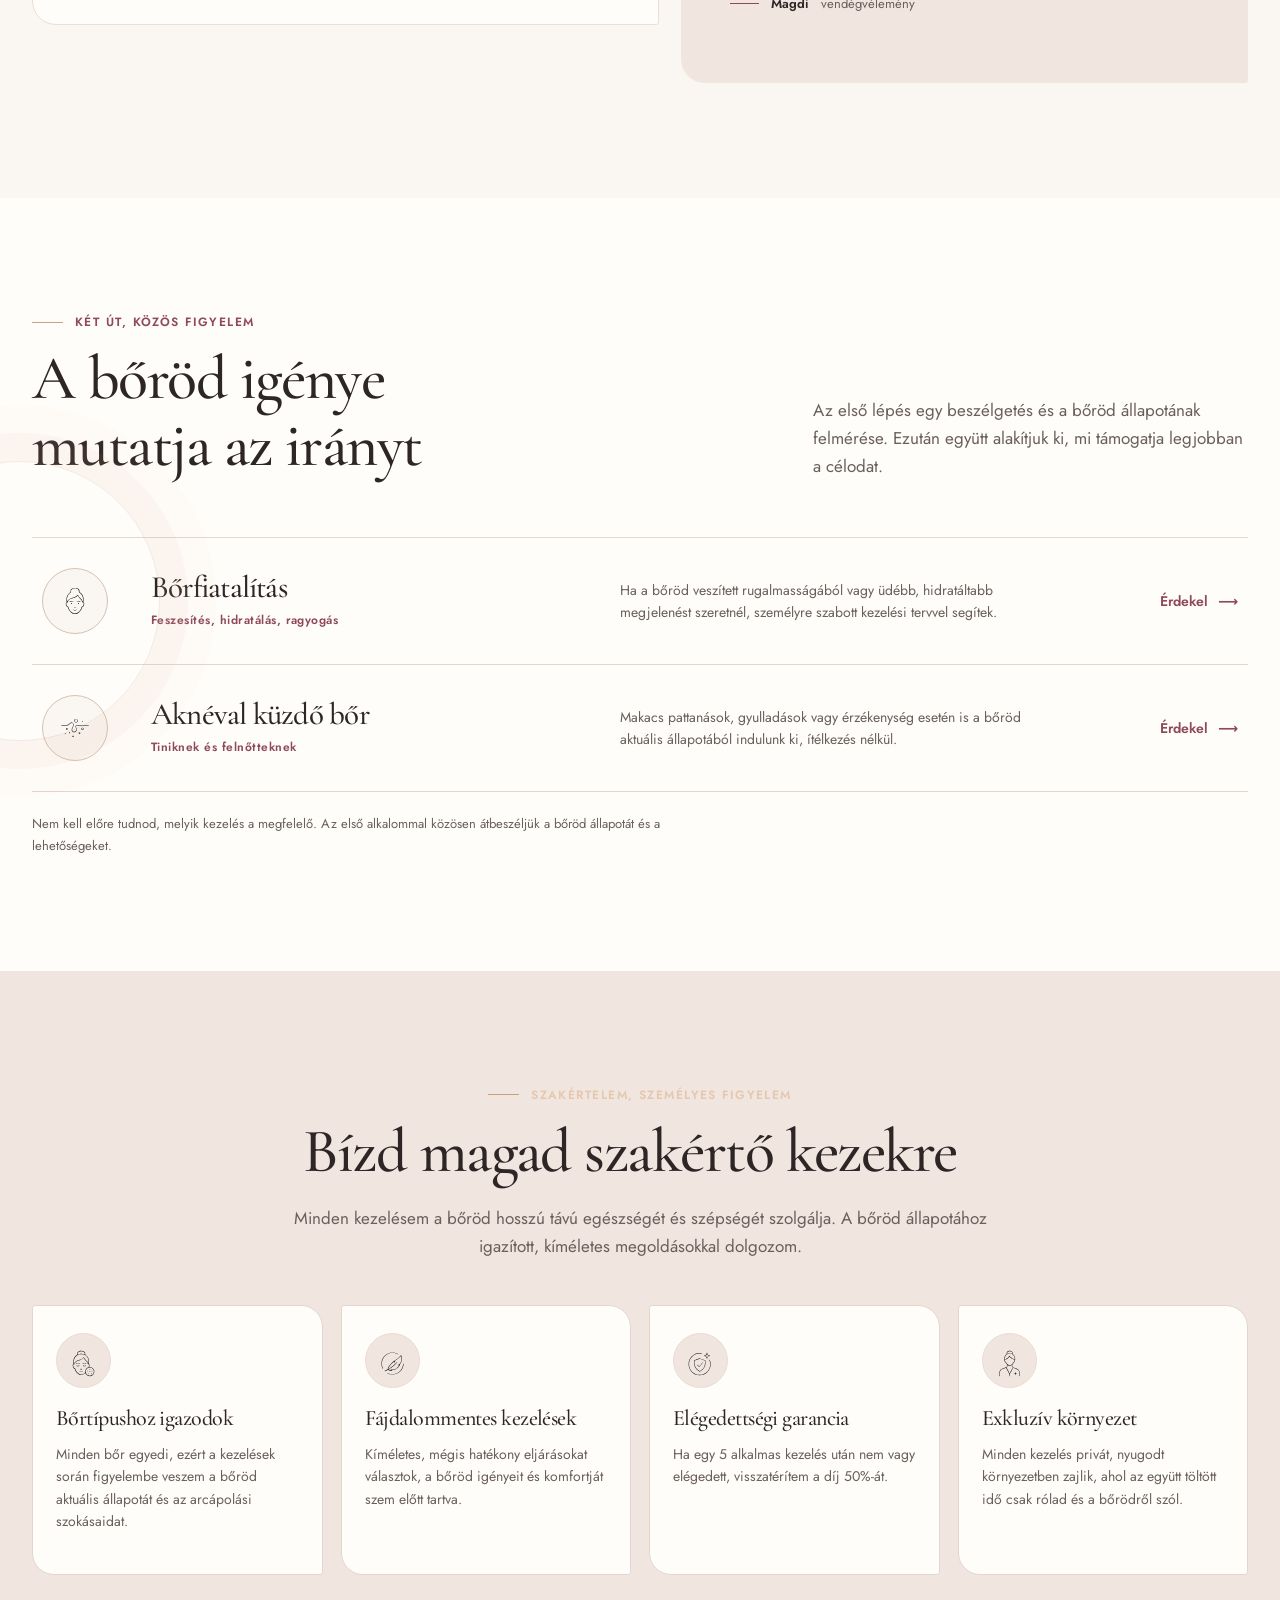
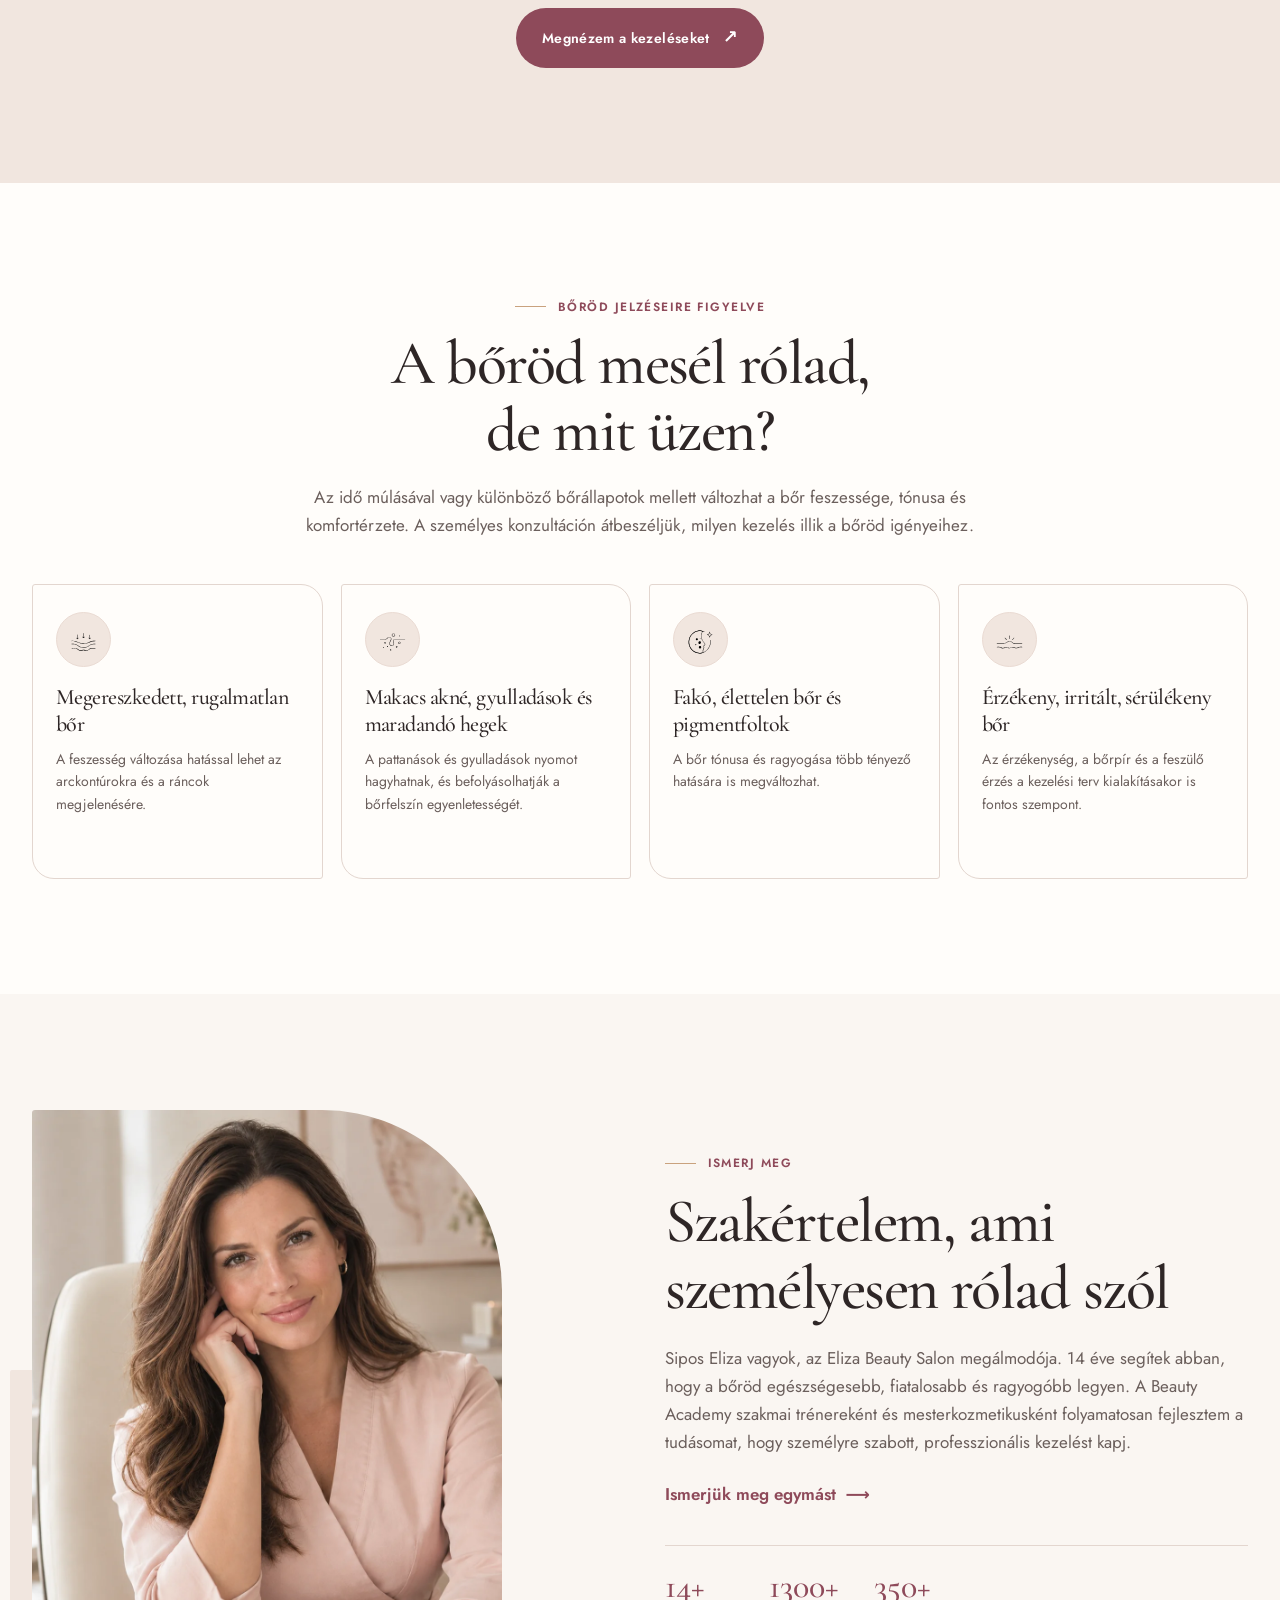
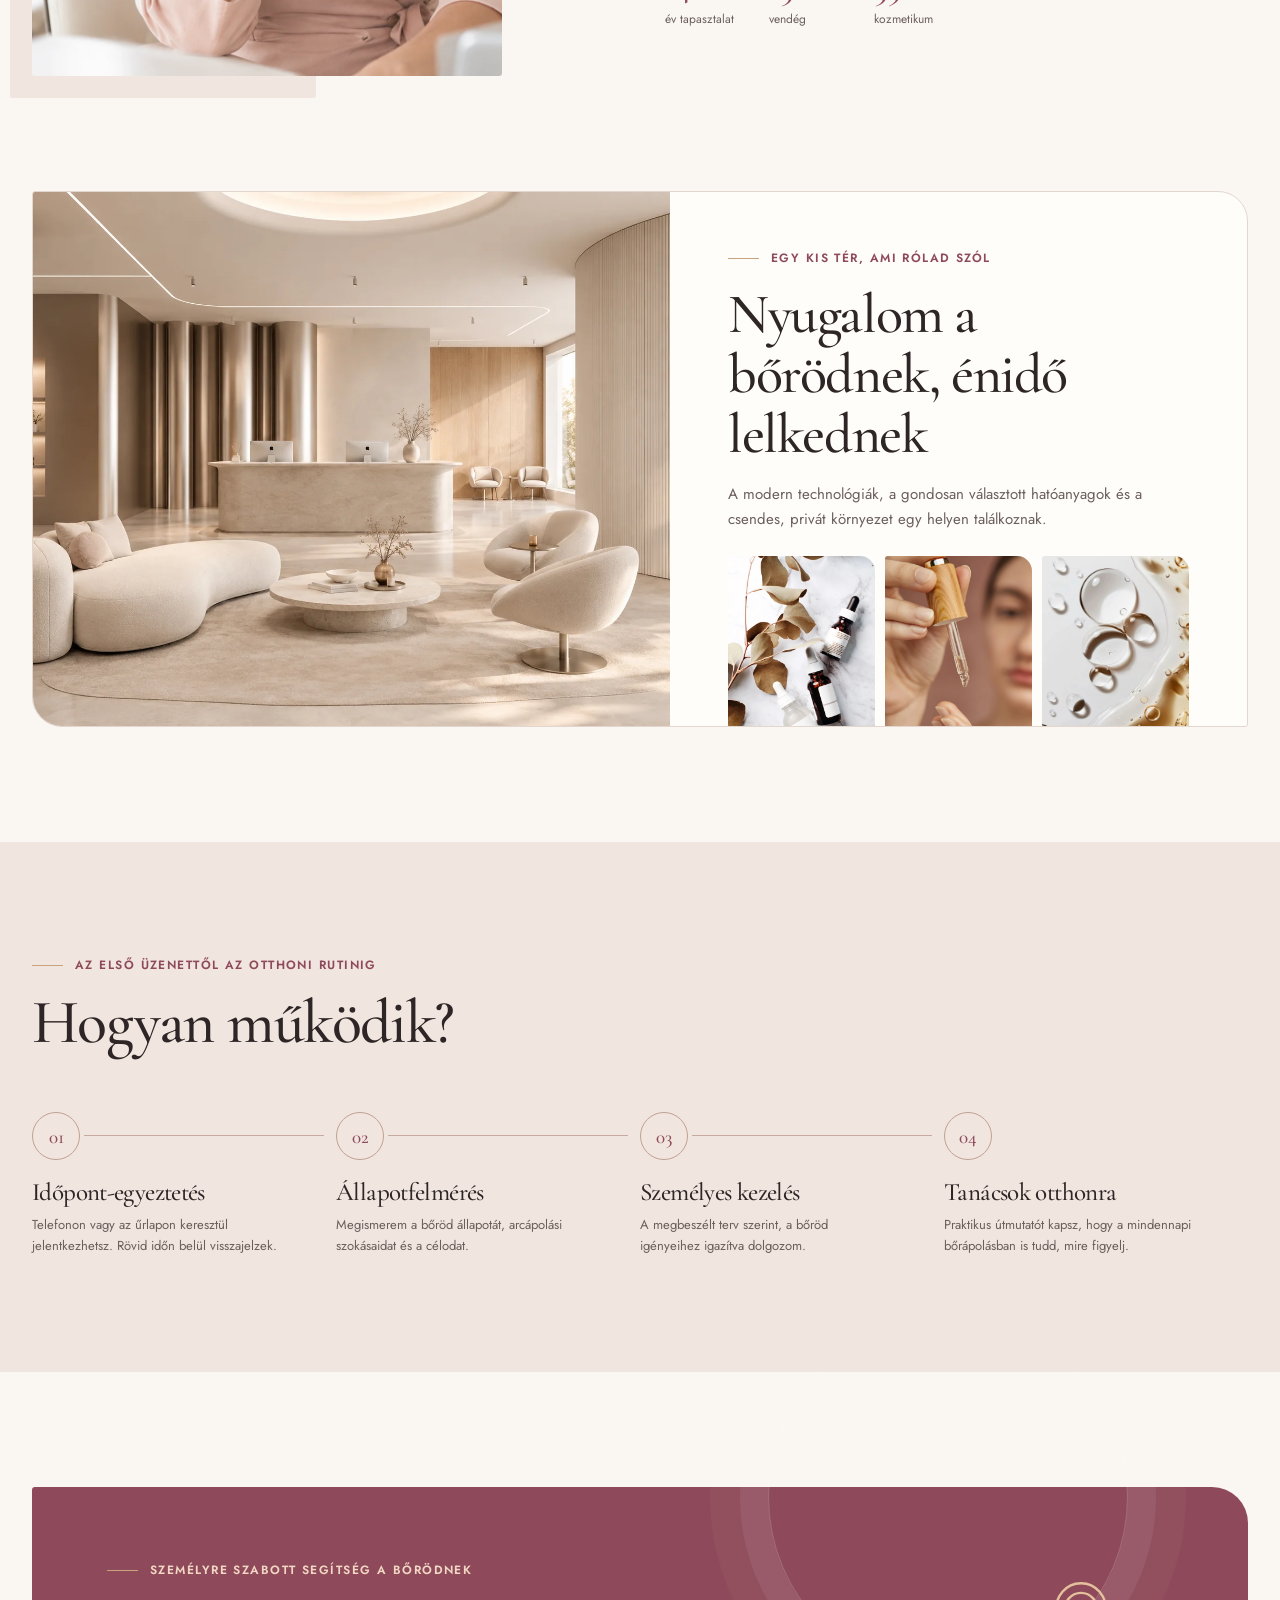
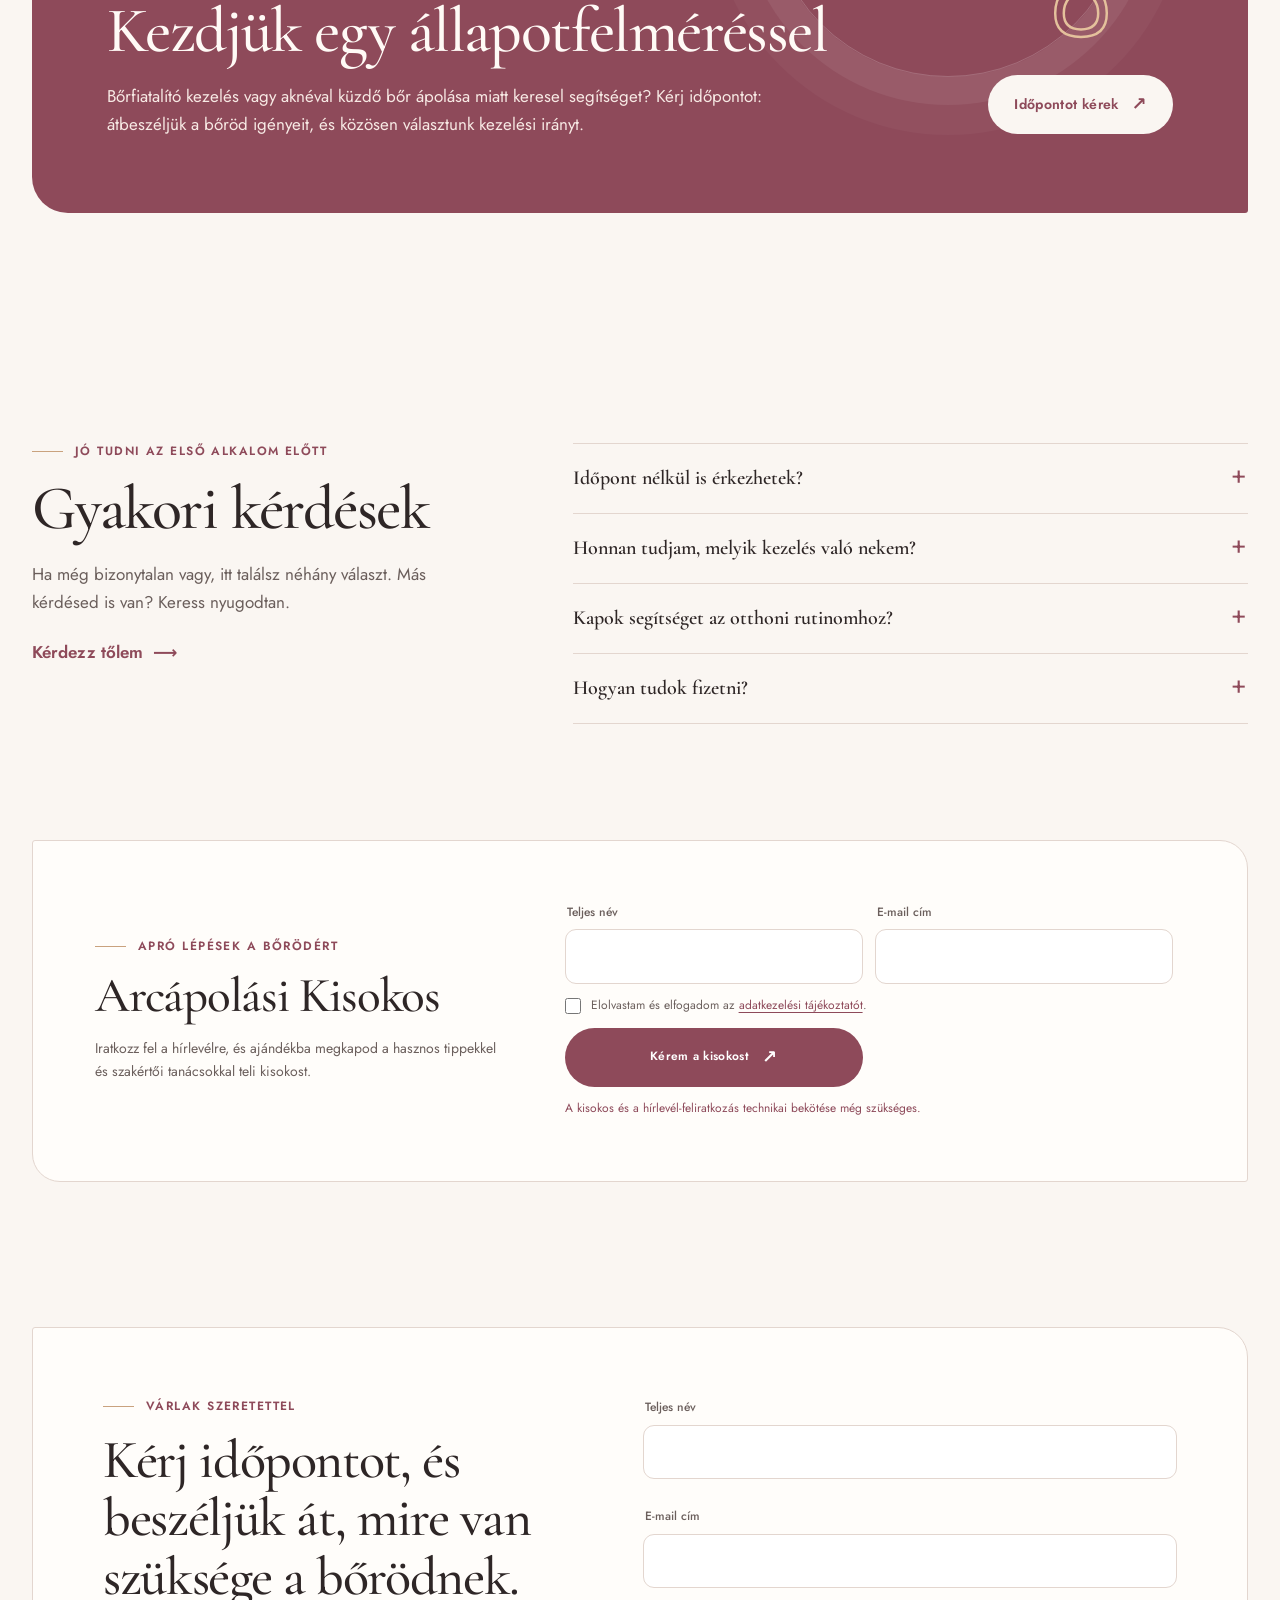
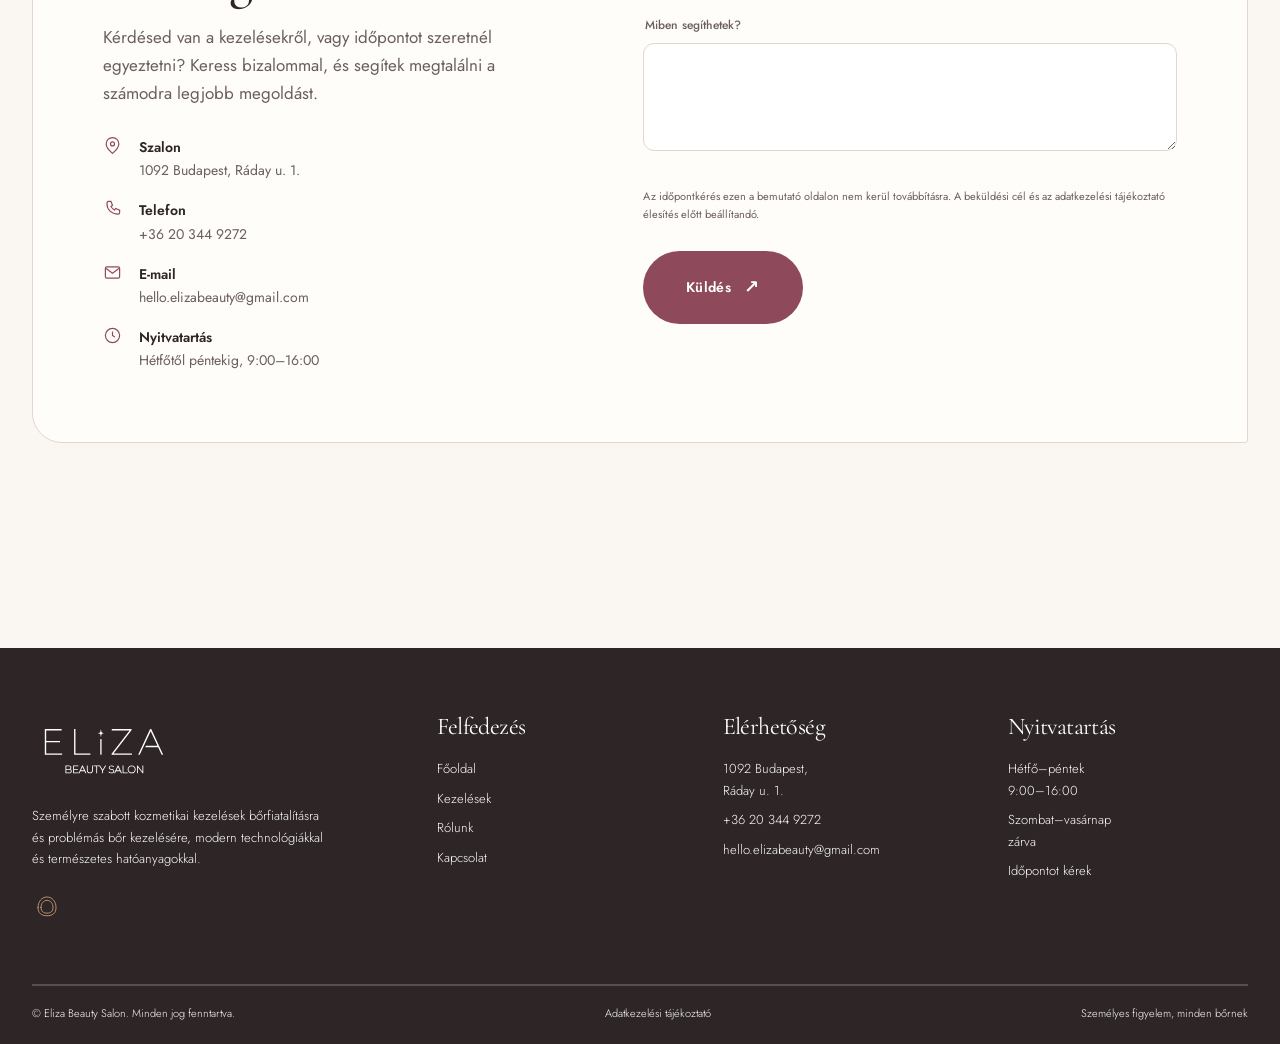
==== commit 9a3c8a73: "Főcímek és véleményszövegek finomítása" ====
--- a/public/index.html
+++ b/public/index.html
@@ -10,7 +10,7 @@
   <link rel="preconnect" href="https://fonts.googleapis.com">
   <link rel="preconnect" href="https://fonts.gstatic.com" crossorigin>
   <link href="https://fonts.googleapis.com/css2?family=Cormorant+Garamond:wght@400;500;600&family=Jost:wght@300;400;500;600&display=swap" rel="stylesheet">
-  <link rel="stylesheet" href="site.css">
+  <link rel="stylesheet" href="site.css?v=20261029-1">
 </head>
 <body>
   <a class="skip" href="#tartalom">Ugrás a tartalomhoz</a>
--- a/public/site.css
+++ b/public/site.css
@@ -4,9 +4,9 @@
     .btn{min-height:54px;padding:14px 25px;display:inline-flex;align-items:center;justify-content:center;gap:13px;border:1px solid transparent;border-radius:999px;background:var(--color-brand-primary);color:#fff;font-size:14px;font-weight:600;letter-spacing:.025em;transition:background .3s var(--ease),color .3s var(--ease),transform .35s var(--ease),box-shadow .35s var(--ease);cursor:pointer}.btn:hover{background:var(--color-brand-primary-dark);transform:translateY(-3px);box-shadow:0 12px 26px #6e364426}.btn .arrow{font-size:18px;transition:transform .35s var(--ease)}.btn:hover .arrow{transform:translateX(4px)}.btn-light{background:var(--color-brand-bg);color:var(--color-brand-primary)}.btn-light:hover{background:#fff;color:var(--color-brand-primary-dark)}.outline{background:transparent;color:var(--color-brand-primary);border-color:#b9878e}.outline:hover{background:var(--color-brand-primary);color:#fff}.text-link{display:inline-flex;align-items:center;gap:10px;color:var(--color-brand-primary);font-weight:600;transition:gap .3s var(--ease)}.text-link:hover{gap:15px}
     .arc{width:30px;height:30px;flex:none;color:var(--color-brand-accent)}.arc path{fill:none;stroke:currentColor;stroke-width:1.15;stroke-linecap:round}
     .header{height:92px;position:sticky;z-index:50;top:0;background:#faf6f2f2;border-bottom:1px solid transparent;transition:height .35s var(--ease),border-color .35s,box-shadow .35s,backdrop-filter .35s}.header.scrolled{height:76px;border-color:#e3d6cfb8;box-shadow:0 8px 28px #3d29200c;backdrop-filter:blur(14px)}.nav{height:100%;display:flex;align-items:center;justify-content:space-between;gap:30px}.brand{display:flex;align-items:center;gap:12px}.brand img{width:142px}.brand .arc{width:26px;height:26px}.links{display:flex;align-items:center;gap:clamp(22px,3vw,42px);color:#544744;font-size:14px;font-weight:500}.links a{position:relative;padding:8px 0}.links a:after{content:"";position:absolute;bottom:1px;left:0;right:0;height:1px;background:var(--color-brand-accent);transform:scaleX(0);transform-origin:left;transition:transform .35s var(--ease)}.links a:hover:after,.links a[aria-current=page]:after{transform:scaleX(1)}.nav-cta{min-height:46px;padding-inline:20px;font-size:13px}.menu{display:none;width:46px;height:46px;align-items:center;justify-content:center;border:1px solid var(--line);border-radius:50%;background:transparent;color:var(--color-brand-primary);cursor:pointer}.menu svg{width:21px}
-    .hero{padding:42px 0 94px;overflow:hidden}.hero-grid{min-height:590px;display:grid;grid-template-columns:.94fr 1.06fr;align-items:center;gap:clamp(48px,8vw,110px)}.hero-copy{position:relative;z-index:2;padding:42px 0}.hero h1{max-width:660px;margin-top:23px;font-size:clamp(52px,6.2vw,82px);line-height:.99;letter-spacing:-.04em}.hero h1 span{display:block}.hero-text{max-width:520px;margin-top:24px;color:var(--color-brand-muted);font-size:17px;line-height:1.75}.hero-actions{display:flex;flex-wrap:wrap;align-items:center;gap:15px 24px;margin-top:31px}.hero-note{display:flex;align-items:center;gap:11px;margin-top:45px;color:var(--color-brand-muted);font-size:13px}.hero-note i{width:38px;height:1px;background:var(--color-brand-accent)}.hero-visual{position:relative;min-height:590px;display:grid;place-items:center}.portrait{position:relative;z-index:1;width:min(100%,530px);height:590px;margin-left:25px;overflow:hidden;border-radius:48% 48% 18px 18px/39% 39% 18px 18px;background:var(--color-brand-surface)}.portrait:after{content:"";position:absolute;inset:14px;border:1px solid #ffffffa1;border-radius:inherit;pointer-events:none}.portrait img{width:100%;height:100%;object-fit:cover;object-position:center 35%}.hero-back{position:absolute;top:7%;right:-8%;width:83%;height:77%;background:var(--color-brand-surface);border-radius:50% 50% 10px 10px}.orbit{position:absolute;z-index:2;right:-2%;bottom:8%;width:125px;height:125px;display:grid;place-items:center;border:1px solid #c9a27eaa;border-radius:50%;background:var(--color-brand-bg);animation:breathe 8s ease-in-out infinite}.orbit .arc{width:65px;height:65px}.caption{position:absolute;z-index:3;left:-27px;bottom:13%;padding:18px 22px;background:#fffdfa;box-shadow:0 15px 40px #50383212;border-radius:3px 20px}.caption strong{display:block;font:500 25px/1 var(--font-heading)}.caption span{display:block;margin-top:6px;color:var(--color-brand-muted);font-size:11px;letter-spacing:.08em;text-transform:uppercase}.hero-bottom{display:flex;align-items:center;justify-content:space-between;margin-top:50px;padding-top:22px;border-top:1px solid var(--line);color:var(--color-brand-muted);font-size:13px}.hero-bottom strong{color:var(--color-brand-text);font-weight:500}.welcome{display:flex;align-items:center;gap:10px}
+    .hero{padding:42px 0 94px;overflow:hidden}.hero-grid{min-height:590px;display:grid;grid-template-columns:.94fr 1.06fr;align-items:center;gap:clamp(48px,8vw,110px)}.hero-copy{position:relative;z-index:2;padding:42px 0}.hero h1{max-width:660px;margin-top:23px;font-size:clamp(48px,5.1vw,62px);line-height:.99;letter-spacing:-.04em}.hero h1 span{display:block}.hero-text{max-width:520px;margin-top:24px;color:var(--color-brand-muted);font-size:17px;line-height:1.75}.hero-actions{display:flex;flex-wrap:wrap;align-items:center;gap:15px 24px;margin-top:31px}.hero-note{display:flex;align-items:center;gap:11px;margin-top:45px;color:var(--color-brand-muted);font-size:13px}.hero-note i{width:38px;height:1px;background:var(--color-brand-accent)}.hero-visual{position:relative;min-height:590px;display:grid;place-items:center}.portrait{position:relative;z-index:1;width:min(100%,530px);height:590px;margin-left:25px;overflow:hidden;border-radius:48% 48% 18px 18px/39% 39% 18px 18px;background:var(--color-brand-surface)}.portrait:after{content:"";position:absolute;inset:14px;border:1px solid #ffffffa1;border-radius:inherit;pointer-events:none}.portrait img{width:100%;height:100%;object-fit:cover;object-position:center 35%}.hero-back{position:absolute;top:7%;right:-8%;width:83%;height:77%;background:var(--color-brand-surface);border-radius:50% 50% 10px 10px}.orbit{position:absolute;z-index:2;right:-2%;bottom:8%;width:125px;height:125px;display:grid;place-items:center;border:1px solid #c9a27eaa;border-radius:50%;background:var(--color-brand-bg);animation:breathe 8s ease-in-out infinite}.orbit .arc{width:65px;height:65px}.caption{position:absolute;z-index:3;left:-27px;bottom:13%;padding:18px 22px;background:#fffdfa;box-shadow:0 15px 40px #50383212;border-radius:3px 20px}.caption strong{display:block;font:500 25px/1 var(--font-heading)}.caption span{display:block;margin-top:6px;color:var(--color-brand-muted);font-size:11px;letter-spacing:.08em;text-transform:uppercase}.hero-bottom{display:flex;align-items:center;justify-content:space-between;margin-top:50px;padding-top:22px;border-top:1px solid var(--line);color:var(--color-brand-muted);font-size:13px}.hero-bottom strong{color:var(--color-brand-text);font-weight:500}.welcome{display:flex;align-items:center;gap:10px}
     .proof{padding:44px 0;background:#fffdfa;border-block:1px solid #eee4de}.proof-row{display:grid;grid-template-columns:1.25fr repeat(3,1fr);align-items:center}.proof-intro{max-width:235px;color:var(--color-brand-muted);font-size:14px;line-height:1.55}.proof-item{display:flex;align-items:center;justify-content:center;gap:16px;padding:0 20px;border-left:1px solid var(--line)}.number{color:var(--color-brand-primary);font:500 38px/1 var(--font-heading);white-space:nowrap}.proof-label{max-width:96px;color:var(--color-brand-muted);font-size:12px;line-height:1.4}
-    .reviews{overflow:hidden}.reviews:after,.paths:before,.care:before,.offer-panel:before{content:"";position:absolute;border:1px solid #c9a27e38;border-radius:50%;box-shadow:0 0 0 28px #c9a27e10,0 0 0 56px #c9a27e08;pointer-events:none}.reviews:after{top:4%;right:-110px;width:270px;height:270px}.reviews-head{display:flex;align-items:end;justify-content:space-between;gap:32px;margin-bottom:53px}.reviews-head .title{margin-top:16px}.small-note{max-width:220px;padding-bottom:6px;color:var(--color-brand-muted);font-size:14px}.review-grid{display:grid;grid-template-columns:1.05fr .95fr;gap:22px;align-items:start}.review{position:relative;min-height:305px;padding:clamp(28px,4vw,48px);background:#fffdfa;border:1px solid #eaded7;border-radius:3px 24px}.review:nth-child(2){margin-top:58px;background:var(--color-brand-surface);border-color:transparent}.quote{position:absolute;top:22px;right:32px;color:var(--color-brand-accent);font:500 72px/.7 var(--font-heading)}.review p{position:relative;max-width:540px;font:500 clamp(20px,2.1vw,26px)/1.42 var(--font-heading)}.review footer{display:flex;align-items:center;gap:12px;margin-top:31px;color:var(--color-brand-muted);font-size:13px}.review footer:before{content:"";width:29px;height:1px;background:var(--color-brand-primary)}.review footer strong{color:var(--color-brand-text);font-weight:600}
+    .reviews{overflow:hidden}.reviews:after,.paths:before,.care:before,.offer-panel:before{content:"";position:absolute;border:1px solid #c9a27e38;border-radius:50%;box-shadow:0 0 0 28px #c9a27e10,0 0 0 56px #c9a27e08;pointer-events:none}.reviews:after{top:4%;right:-110px;width:270px;height:270px}.reviews-head{display:flex;align-items:end;justify-content:space-between;gap:32px;margin-bottom:53px}.reviews-head .title{margin-top:16px}.small-note{max-width:220px;padding-bottom:6px;color:var(--color-brand-muted);font-size:14px}.review-grid{display:grid;grid-template-columns:1.05fr .95fr;gap:22px;align-items:start}.review{position:relative;min-height:305px;padding:clamp(28px,4vw,48px);background:#fffdfa;border:1px solid #eaded7;border-radius:3px 24px}.review:nth-child(2){margin-top:58px;background:var(--color-brand-surface);border-color:transparent}.quote{position:absolute;top:22px;right:32px;color:var(--color-brand-accent);font:500 72px/.7 var(--font-heading)}.review p{position:relative;max-width:570px;font:400 clamp(15px,1.2vw,17px)/1.75 var(--font-body)}.review footer{display:flex;align-items:center;gap:12px;margin-top:31px;color:var(--color-brand-muted);font-size:13px}.review footer:before{content:"";width:29px;height:1px;background:var(--color-brand-primary)}.review footer strong{color:var(--color-brand-text);font-weight:600}
     .paths{background:#fffdfa;overflow:hidden}.paths:before{left:-120px;top:34%;width:280px;height:280px}.paths-head{display:grid;grid-template-columns:1fr .6fr;align-items:end;gap:55px}.paths-head .title{margin-top:16px}.path-list{margin-top:57px;border-top:1px solid var(--line)}.path{display:grid;grid-template-columns:82px 1fr 1fr 150px;gap:27px;align-items:center;padding:30px 10px;border-bottom:1px solid var(--line);transition:padding .35s var(--ease),background .35s}.path:hover{padding-inline:20px;background:#faf6f255}.path-icon{width:66px;height:66px;padding:12px;border:1px solid #d7c1b0;border-radius:50%;background:var(--color-brand-bg)}.path-icon img{width:100%;height:100%;object-fit:contain}.path h3{font-size:31px}.path-tag{display:inline-block;margin-top:7px;color:var(--color-brand-primary);font-size:12px;font-weight:600;letter-spacing:.04em}.path p{max-width:415px;color:var(--color-brand-muted);font-size:14px;line-height:1.6}.path .text-link{justify-self:end;font-size:14px}.path-note{max-width:650px;margin-top:21px;color:var(--color-brand-muted);font-size:13px}
     .care{color:#fffaf6;background:var(--color-brand-secondary);overflow:hidden}.care:before{right:-250px;top:-220px;width:560px;height:560px;border-color:#c9a27e30;box-shadow:0 0 0 38px #c9a27e0c,0 0 0 76px #c9a27e08}.care-layout{display:grid;grid-template-columns:.72fr 1.28fr;gap:clamp(55px,9vw,130px);align-items:start}.care-copy{position:sticky;top:125px}.care .eyebrow{color:#e4c7ae}.care .title{margin-top:18px;color:#fffaf6}.care-copy>p{max-width:390px;margin-top:20px;color:#e5d8d2}.care-copy .btn{margin-top:29px}.care-list{border-top:1px solid #ffffff32}.care-item{display:grid;grid-template-columns:56px 1fr;gap:20px;padding:25px 0;border-bottom:1px solid #ffffff32}.care-item .arc{width:36px;height:36px;color:#d0a888}.care-item h3{color:#fffaf6;font-size:27px}.care-item p{max-width:540px;margin-top:7px;color:#e5d8d2;font-size:14px}.care-note{display:flex;align-items:flex-start;gap:11px;margin-top:26px;color:#e5d8d2;font-size:12px}.care-note .arc{width:23px;height:23px}
     .about-grid{display:grid;grid-template-columns:.94fr 1.06fr;gap:clamp(55px,9vw,130px);align-items:center}.about-photo{position:relative;max-width:470px}.about-photo:before{content:"";position:absolute;left:-22px;bottom:-22px;width:65%;height:58%;background:var(--color-brand-surface);border-radius:2px 50% 2px 2px}.about-photo img{position:relative;z-index:1;width:100%;aspect-ratio:.83;object-fit:cover;object-position:center 30%;border-radius:3px 180px 3px 3px}.about-copy .title{margin-top:17px}.about-copy>p{margin-top:21px;color:var(--color-brand-muted)}.about-copy .text-link{margin-top:24px}.metrics{display:flex;flex-wrap:wrap;gap:28px 35px;margin-top:37px;padding-top:24px;border-top:1px solid var(--line)}.metric strong{display:block;color:var(--color-brand-primary);font:500 34px/1 var(--font-heading)}.metric span{display:block;margin-top:6px;color:var(--color-brand-muted);font-size:12px}
@@ -18,9 +18,9 @@
     .contact{padding-top:30px}.contact-panel{display:grid;grid-template-columns:.9fr 1.1fr;gap:clamp(45px,8vw,105px);padding:clamp(36px,6vw,70px);background:#fffdfa;border:1px solid var(--line);border-radius:3px 30px}.contact-copy .title{margin-top:16px;font-size:clamp(38px,4.5vw,54px)}.contact-copy>p{margin-top:17px;color:var(--color-brand-muted)}.contact-details{display:grid;gap:17px;margin-top:29px}.contact-detail{display:grid;grid-template-columns:25px 1fr;gap:11px;color:var(--color-brand-muted);font-size:14px}.contact-detail svg{width:19px;height:19px;color:var(--color-brand-primary)}.contact-detail strong{display:block;color:var(--color-brand-text);font-weight:600}.booking-form{display:grid;gap:15px}.booking-form textarea{min-height:108px;resize:vertical}.consent-note{color:var(--color-brand-muted);font-size:11px}.booking-form .btn{justify-self:start;min-width:160px}
     .footer{margin-top:90px;padding:64px 0 22px;background:var(--color-brand-secondary);color:#fff;font-weight:300}.footer-top{display:grid;grid-template-columns:1.2fr .8fr .8fr .8fr;gap:45px;padding-bottom:55px}.footer-brand img{width:145px;filter:brightness(0) invert(1)}.footer-brand p{max-width:300px;margin-top:20px;color:#fff;font-size:13px}.footer-brand .arc{margin-top:21px;color:#c9a27e}.footer-col h3{margin-bottom:17px;color:#fff;font:400 24px var(--font-heading)}.footer-col p,.footer-col a{display:block;margin-top:8px;color:#fff;font-size:13px}.footer-col a:hover{color:#fff;text-decoration:underline;text-underline-offset:4px}.footer-bottom{display:flex;justify-content:space-between;align-items:center;gap:20px;padding-top:18px;border-top:2.333px solid #ffffff30;color:#fff;font-size:11px;font-weight:300}.footer-bottom a{color:#fff}.signoff{display:flex;align-items:center;gap:9px}.signoff .arc{width:24px;height:24px}
     .reveal{opacity:0;transform:translateY(20px);transition:opacity .75s var(--ease),transform .75s var(--ease)}.reveal[data-reveal=left]{transform:translateX(-24px)}.reveal[data-reveal=right]{transform:translateX(24px)}.reveal[data-reveal=scale]{transform:scale(.975)}.reveal.visible{opacity:1;transform:none}@keyframes enter{from{opacity:0;transform:translateY(18px)}to{opacity:1;transform:none}}@keyframes breathe{0%,100%{transform:translateY(0) rotate(-5deg)}50%{transform:translateY(-8px) rotate(2deg)}}.hero-kicker,.hero h1,.hero-text,.hero-actions,.hero-note{animation:enter .85s both}.hero h1{animation-delay:.12s}.hero-text{animation-delay:.24s}.hero-actions{animation-delay:.36s}.hero-note{animation-delay:.48s}
-    @media(max-width:980px){.page-container{width:min(var(--max),calc(100% - 44px))}.links{gap:19px}.hero-grid{gap:40px;grid-template-columns:1fr 1fr}.hero-visual,.portrait{min-height:510px;height:510px}.hero h1{font-size:clamp(49px,6vw,68px)}.proof-row{grid-template-columns:1fr repeat(3,1fr)}.proof-item{padding-inline:12px;gap:10px}.number{font-size:32px}.path{grid-template-columns:70px 1fr 1.1fr 120px;gap:18px}.guide-panel{gap:32px}.guide-form{grid-template-columns:1fr 1fr}.guide-form .btn{grid-column:1/-1;justify-self:start}}
-    @media(max-width:760px){html{scroll-padding-top:76px}.page-container{width:calc(100% - 40px)}.header,.header.scrolled{height:76px}.brand img{width:128px}.brand .arc{width:22px;height:22px}.menu{display:inline-flex;margin-left:auto}.nav{gap:12px}.nav-cta{display:none}.links{display:none;position:absolute;top:100%;left:0;right:0;padding:13px 20px 20px;background:var(--color-brand-bg);border-bottom:1px solid var(--line);box-shadow:0 18px 25px #3d29200c}.links.open{display:grid;gap:0}.links a{padding:12px 4px;border-bottom:1px solid #e3d6cf80}.links a:last-child{border:0}.hero{padding:20px 0 64px}.hero-grid{grid-template-columns:1fr;gap:24px;min-height:0}.hero-copy{padding:28px 0 0}.hero h1{max-width:560px;margin-top:16px;font-size:clamp(46px,12vw,68px)}.hero-text{margin-top:17px;font-size:15px;line-height:1.65}.hero-actions{margin-top:22px}.hero-note{margin-top:24px;font-size:12px}.hero-visual{width:min(calc(100% - 28px),470px);min-height:0;height:auto;aspect-ratio:.91;margin:auto}.portrait{width:calc(100% - 22px);height:100%;min-height:0;margin-left:18px}.hero-back{right:-2%;top:6%;width:84%;height:80%}.orbit{width:88px;height:88px;right:-2%;bottom:6%}.orbit .arc{width:48px;height:48px}.caption{left:-16px;bottom:11%;padding:13px 17px}.caption strong{font-size:22px}.hero-bottom{margin-top:30px;font-size:11px}.proof{padding:28px 0}.proof-row{grid-template-columns:1fr 1fr;gap:22px 5px}.proof-intro{max-width:100%;grid-column:1/-1}.proof-item{justify-content:start;padding:0;border:0}.proof-item:last-child{grid-column:1/-1}.number{font-size:30px}.proof-label{max-width:none}.section{padding:70px 0}.title{font-size:clamp(37px,10vw,50px)}.reviews-head{display:block;margin-bottom:32px}.small-note{margin-top:15px}.review-grid{grid-template-columns:1fr;gap:15px}.review{min-height:0;padding:28px 24px}.review:nth-child(2){margin-top:0}.review p{font-size:23px}.paths-head{grid-template-columns:1fr;gap:16px}.path-list{margin-top:32px}.path{grid-template-columns:58px 1fr 35px;gap:14px;padding:21px 0}.path:hover{padding-inline:6px}.path-icon{width:54px;height:54px;padding:11px}.path h3{font-size:26px}.path p{grid-column:2/-1;grid-row:2;font-size:13px}.path .text-link{width:35px;overflow:hidden;justify-self:end;font-size:0}.path .text-link:after{content:"↗";font-size:18px}.care-layout{grid-template-columns:1fr;gap:34px}.care-copy{position:static}.care .title{max-width:490px}.care-copy>p{max-width:600px}.care-item{grid-template-columns:42px 1fr;gap:12px;padding:20px 0}.care-item .arc{width:29px;height:29px}.care-item h3{font-size:25px}.about-grid{grid-template-columns:1fr;gap:53px}.about-photo{width:min(84%,420px);margin-left:12px}.about-copy .title{max-width:500px}.salon-panel{grid-template-columns:1fr;min-height:0}.salon-panel>img{height:260px;min-height:260px}.salon-copy{padding:30px;margin-top:0}.salon-mood-gallery{height:90px;gap:8px;margin-top:18px}.process-head{display:block}.process-head>p{margin-top:16px}.steps{grid-template-columns:1fr 1fr;gap:35px 24px;margin-top:37px}.step:not(:last-child):after{display:none}.step{padding:0}.step h3{font-size:23px}.offer-panel{grid-template-columns:1fr;gap:28px}.offer-action{justify-self:start}.offer-action .arc{display:none}.faq-layout{grid-template-columns:1fr;gap:34px}.faq-side{max-width:580px}.guide-panel{grid-template-columns:1fr;gap:27px}.guide-form{grid-template-columns:1fr}.guide-form .btn{grid-column:auto}.contact{padding-top:0}.contact-panel{grid-template-columns:1fr;gap:35px}.footer-top{grid-template-columns:1fr 1fr;gap:34px 25px}.footer-brand{grid-column:1/-1}.footer-bottom{align-items:flex-start;flex-direction:column}}
-    @media(max-width:420px){body{font-size:16px}.hero h1{font-size:45px}.hero-actions .btn{width:100%}.hero-actions .text-link{margin-left:3px}.hero-bottom{align-items:flex-start;flex-direction:column;gap:10px}.proof-item{gap:8px}.number{font-size:27px}.proof-label{font-size:11px}.steps{gap:30px 17px}.step h3{font-size:21px}.contact-panel{padding:27px 21px}.footer-top{grid-template-columns:1fr}.footer-brand{grid-column:auto}}
+    @media(max-width:980px){.page-container{width:min(var(--max),calc(100% - 44px))}.links{gap:19px}.hero-grid{gap:40px;grid-template-columns:1fr 1fr}.hero-visual,.portrait{min-height:510px;height:510px}.hero h1{font-size:clamp(38px,4.7vw,46px)}.proof-row{grid-template-columns:1fr repeat(3,1fr)}.proof-item{padding-inline:12px;gap:10px}.number{font-size:32px}.path{grid-template-columns:70px 1fr 1.1fr 120px;gap:18px}.guide-panel{gap:32px}.guide-form{grid-template-columns:1fr 1fr}.guide-form .btn{grid-column:1/-1;justify-self:start}}
+    @media(max-width:760px){html{scroll-padding-top:76px}.page-container{width:calc(100% - 40px)}.header,.header.scrolled{height:76px}.brand img{width:128px}.brand .arc{width:22px;height:22px}.menu{display:inline-flex;margin-left:auto}.nav{gap:12px}.nav-cta{display:none}.links{display:none;position:absolute;top:100%;left:0;right:0;padding:13px 20px 20px;background:var(--color-brand-bg);border-bottom:1px solid var(--line);box-shadow:0 18px 25px #3d29200c}.links.open{display:grid;gap:0}.links a{padding:12px 4px;border-bottom:1px solid #e3d6cf80}.links a:last-child{border:0}.hero{padding:20px 0 64px}.hero-grid{grid-template-columns:1fr;gap:24px;min-height:0}.hero-copy{padding:28px 0 0}.hero h1{max-width:560px;margin-top:16px;font-size:clamp(42px,10vw,58px)}.hero-text{margin-top:17px;font-size:15px;line-height:1.65}.hero-actions{margin-top:22px}.hero-note{margin-top:24px;font-size:12px}.hero-visual{width:min(calc(100% - 28px),470px);min-height:0;height:auto;aspect-ratio:.91;margin:auto}.portrait{width:calc(100% - 22px);height:100%;min-height:0;margin-left:18px}.hero-back{right:-2%;top:6%;width:84%;height:80%}.orbit{width:88px;height:88px;right:-2%;bottom:6%}.orbit .arc{width:48px;height:48px}.caption{left:-16px;bottom:11%;padding:13px 17px}.caption strong{font-size:22px}.hero-bottom{margin-top:30px;font-size:11px}.proof{padding:28px 0}.proof-row{grid-template-columns:1fr 1fr;gap:22px 5px}.proof-intro{max-width:100%;grid-column:1/-1}.proof-item{justify-content:start;padding:0;border:0}.proof-item:last-child{grid-column:1/-1}.number{font-size:30px}.proof-label{max-width:none}.section{padding:70px 0}.title{font-size:clamp(37px,10vw,50px)}.reviews-head{display:block;margin-bottom:32px}.small-note{margin-top:15px}.review-grid{grid-template-columns:1fr;gap:15px}.review{min-height:0;padding:28px 24px}.review:nth-child(2){margin-top:0}.review p{font-size:16px}.paths-head{grid-template-columns:1fr;gap:16px}.path-list{margin-top:32px}.path{grid-template-columns:58px 1fr 35px;gap:14px;padding:21px 0}.path:hover{padding-inline:6px}.path-icon{width:54px;height:54px;padding:11px}.path h3{font-size:26px}.path p{grid-column:2/-1;grid-row:2;font-size:13px}.path .text-link{width:35px;overflow:hidden;justify-self:end;font-size:0}.path .text-link:after{content:"↗";font-size:18px}.care-layout{grid-template-columns:1fr;gap:34px}.care-copy{position:static}.care .title{max-width:490px}.care-copy>p{max-width:600px}.care-item{grid-template-columns:42px 1fr;gap:12px;padding:20px 0}.care-item .arc{width:29px;height:29px}.care-item h3{font-size:25px}.about-grid{grid-template-columns:1fr;gap:53px}.about-photo{width:min(84%,420px);margin-left:12px}.about-copy .title{max-width:500px}.salon-panel{grid-template-columns:1fr;min-height:0}.salon-panel>img{height:260px;min-height:260px}.salon-copy{padding:30px;margin-top:0}.salon-mood-gallery{height:90px;gap:8px;margin-top:18px}.process-head{display:block}.process-head>p{margin-top:16px}.steps{grid-template-columns:1fr 1fr;gap:35px 24px;margin-top:37px}.step:not(:last-child):after{display:none}.step{padding:0}.step h3{font-size:23px}.offer-panel{grid-template-columns:1fr;gap:28px}.offer-action{justify-self:start}.offer-action .arc{display:none}.faq-layout{grid-template-columns:1fr;gap:34px}.faq-side{max-width:580px}.guide-panel{grid-template-columns:1fr;gap:27px}.guide-form{grid-template-columns:1fr}.guide-form .btn{grid-column:auto}.contact{padding-top:0}.contact-panel{grid-template-columns:1fr;gap:35px}.footer-top{grid-template-columns:1fr 1fr;gap:34px 25px}.footer-brand{grid-column:1/-1}.footer-bottom{align-items:flex-start;flex-direction:column}}
+    @media(max-width:420px){body{font-size:16px}.hero h1,.inner-copy .title{font-size:clamp(34px,10vw,42px)}.hero-actions .btn{width:100%}.hero-actions .text-link{margin-left:3px}.hero-bottom{align-items:flex-start;flex-direction:column;gap:10px}.proof-item{gap:8px}.number{font-size:27px}.proof-label{font-size:11px}.steps{gap:30px 17px}.step h3{font-size:21px}.contact-panel{padding:27px 21px}.footer-top{grid-template-columns:1fr}.footer-brand{grid-column:auto}}
     .care{color:var(--color-brand-text);background:var(--color-brand-surface)}.care:before{display:none}.care-layout{display:block}.care-head,.concerns-head{max-width:780px;margin:0 auto;text-align:center}.care-head .eyebrow,.concerns-head .eyebrow{justify-content:center}.care-head .title,.concerns-head .title{margin-top:16px;color:var(--color-brand-text)}.care-head>p,.concerns-head>p{max-width:700px;margin:18px auto 0;color:var(--color-brand-muted)}.care-list,.concern-grid{display:grid;grid-template-columns:repeat(4,minmax(0,1fr));gap:18px;margin-top:45px;border:0}.care .care-item,.concern-card{display:flex;flex-direction:column;align-items:flex-start;gap:0;min-height:270px;padding:27px 23px;border:1px solid var(--line);border-radius:3px 22px;background:#fffdfa}.care-icon,.concern-icon{width:55px;height:55px;display:grid;place-items:center;padding:10px;border:1px solid #eadbd3;border-radius:50%;background:var(--color-brand-surface)}.care-icon img,.concern-icon img{width:100%;height:100%;object-fit:contain}.care .care-item h3,.concern-card h3{margin-top:17px;color:var(--color-brand-text);font-size:22px;line-height:1.2}.care .care-item p,.concern-card p{max-width:none;margin-top:11px;color:var(--color-brand-muted);font-size:14px;line-height:1.6}.care-action{margin-top:33px;text-align:center}.concerns{background:#fffdfa}.concern-card{min-height:295px}.concern-card h3{min-height:2.4em}
     @media(max-width:980px){.care-list,.concern-grid{grid-template-columns:repeat(2,minmax(0,1fr))}.care .care-item,.concern-card{min-height:250px}}
     @media(max-width:760px){.care-list,.concern-grid{grid-template-columns:1fr;gap:13px;margin-top:30px}.care .care-item,.concern-card{min-height:0;padding:24px}.concern-card h3{min-height:0}}
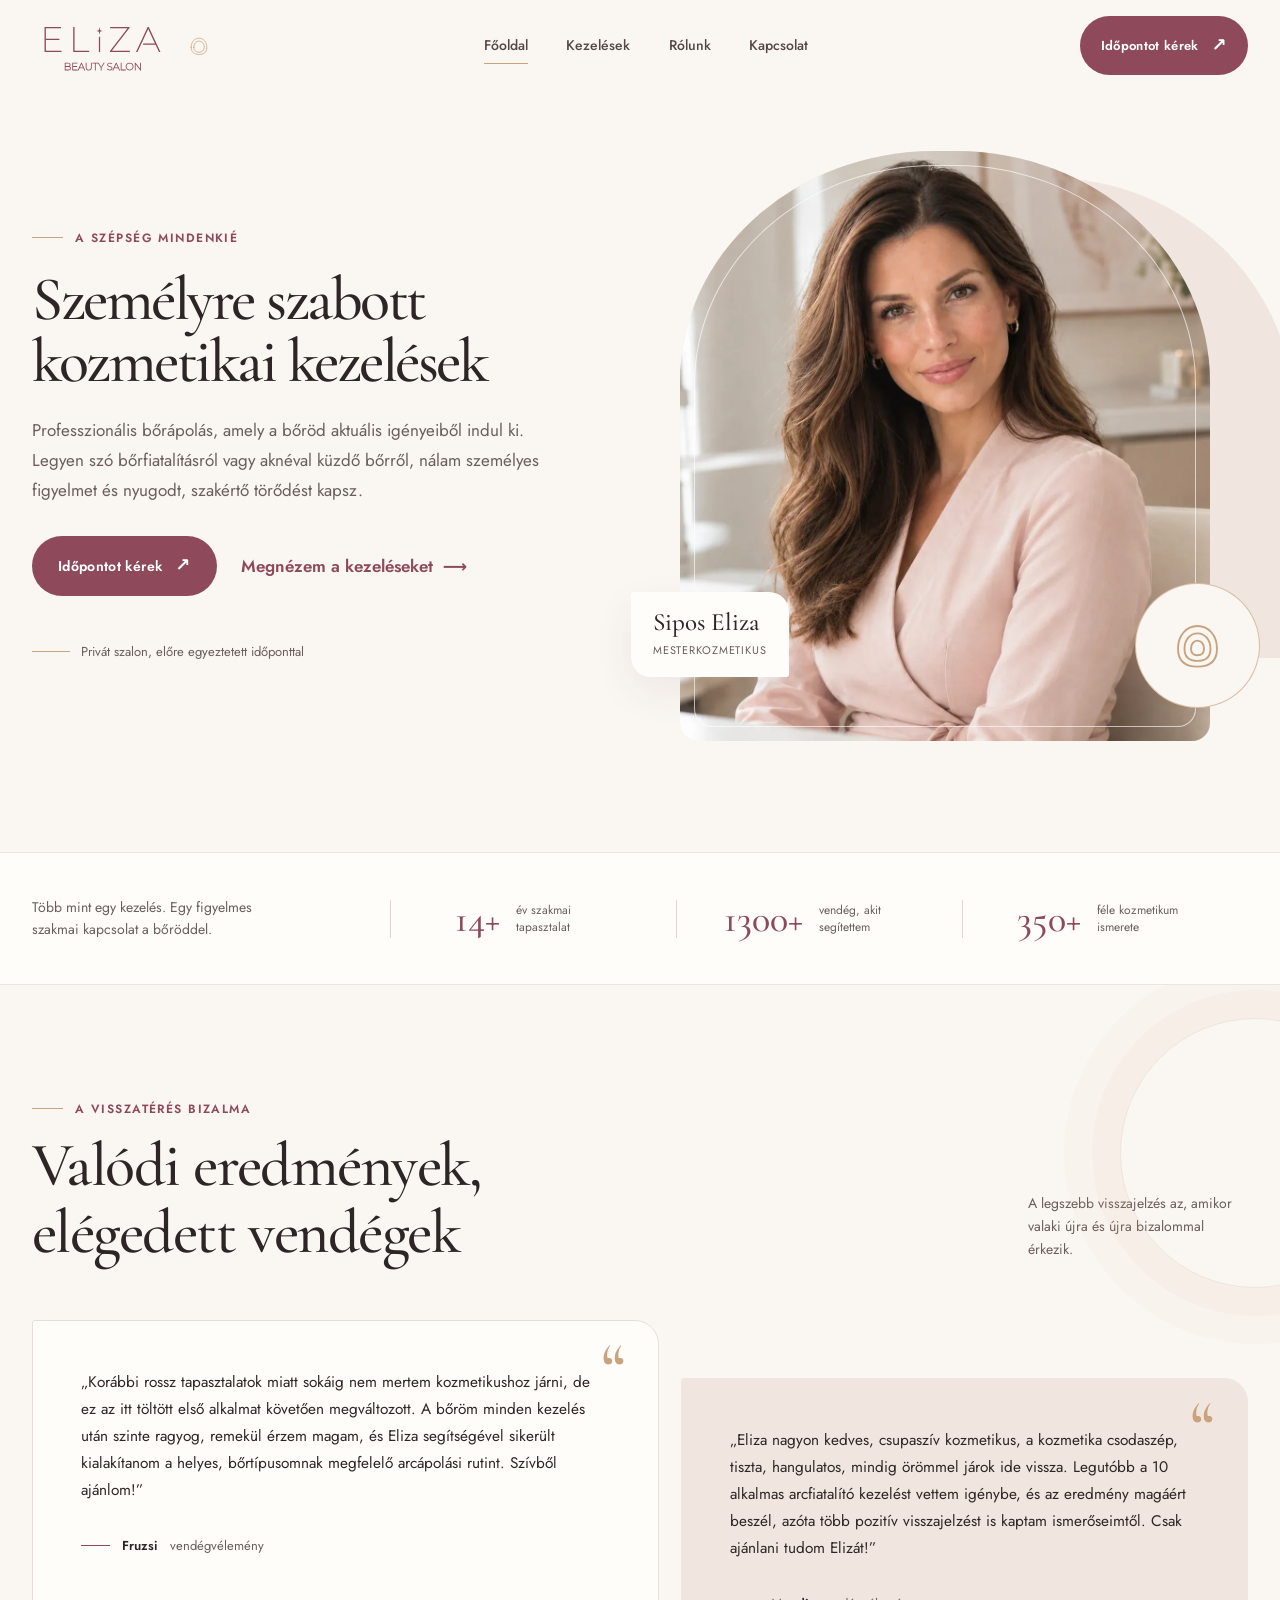
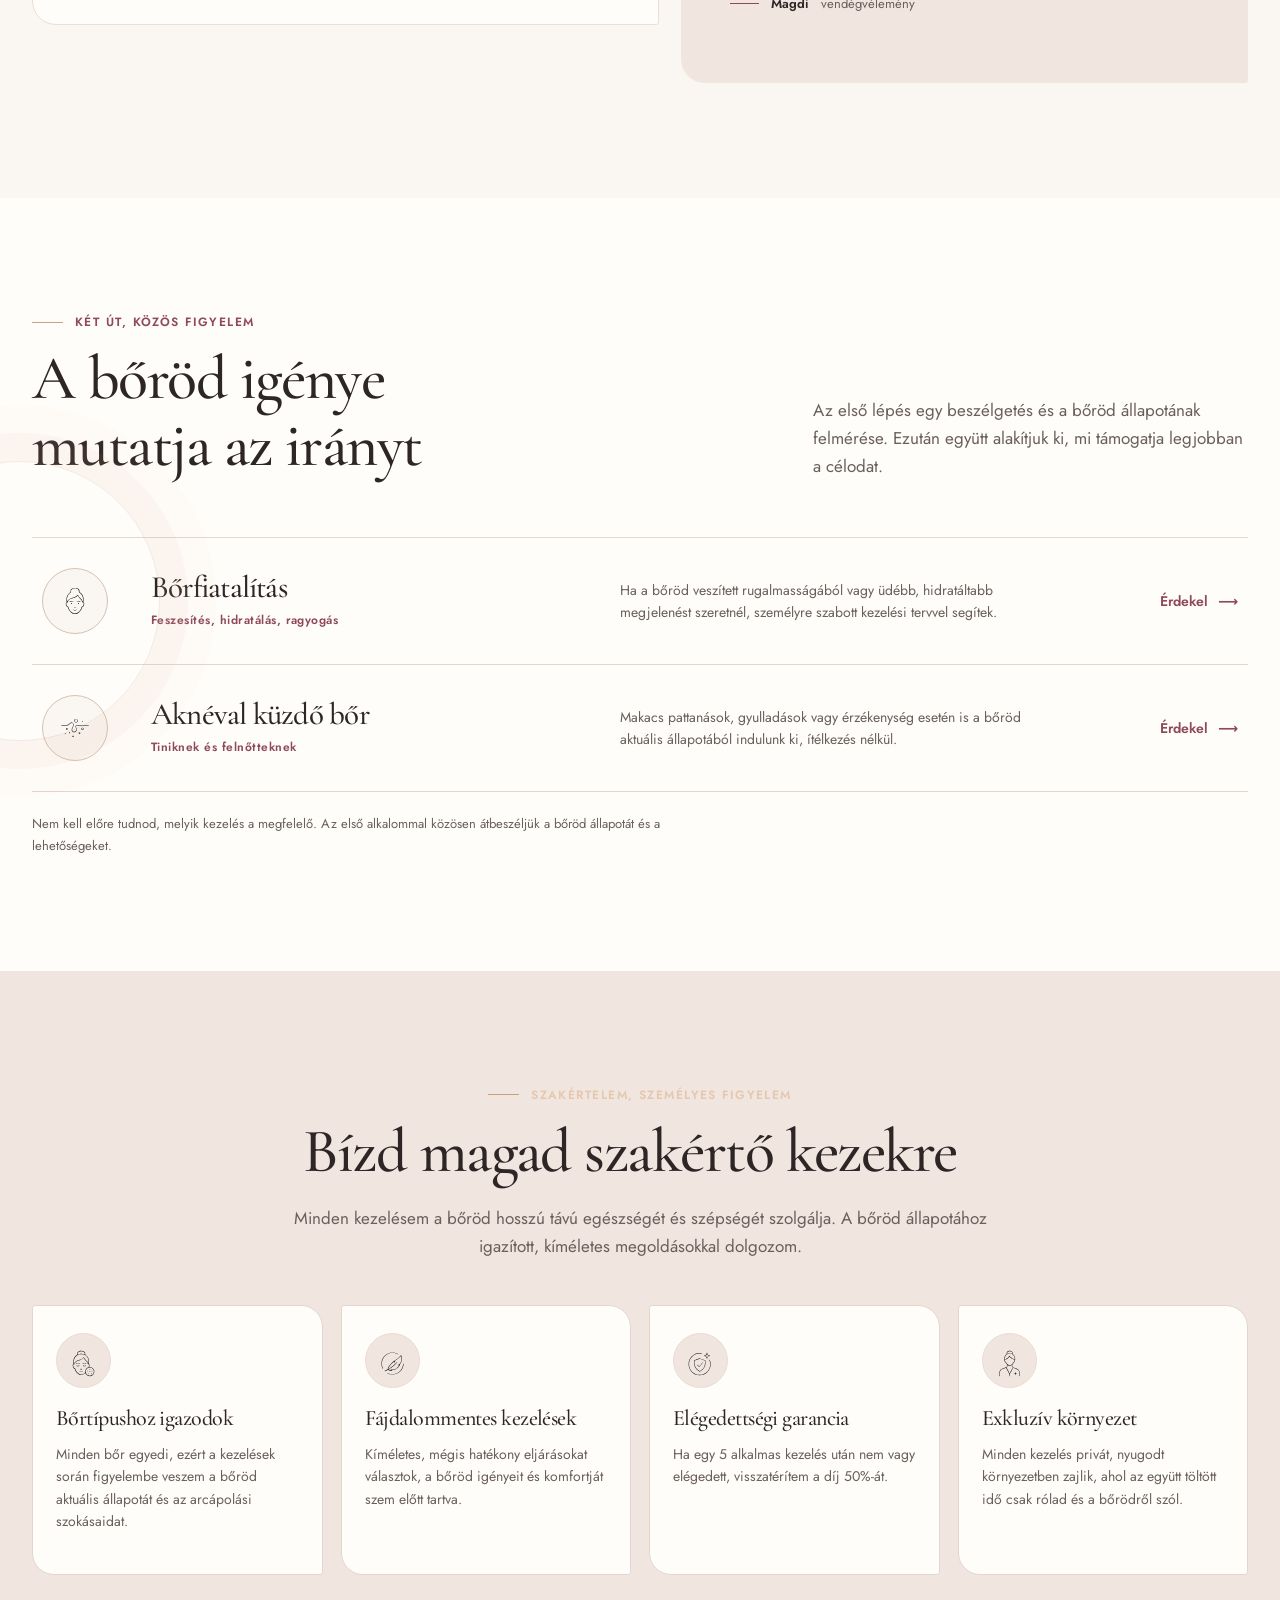
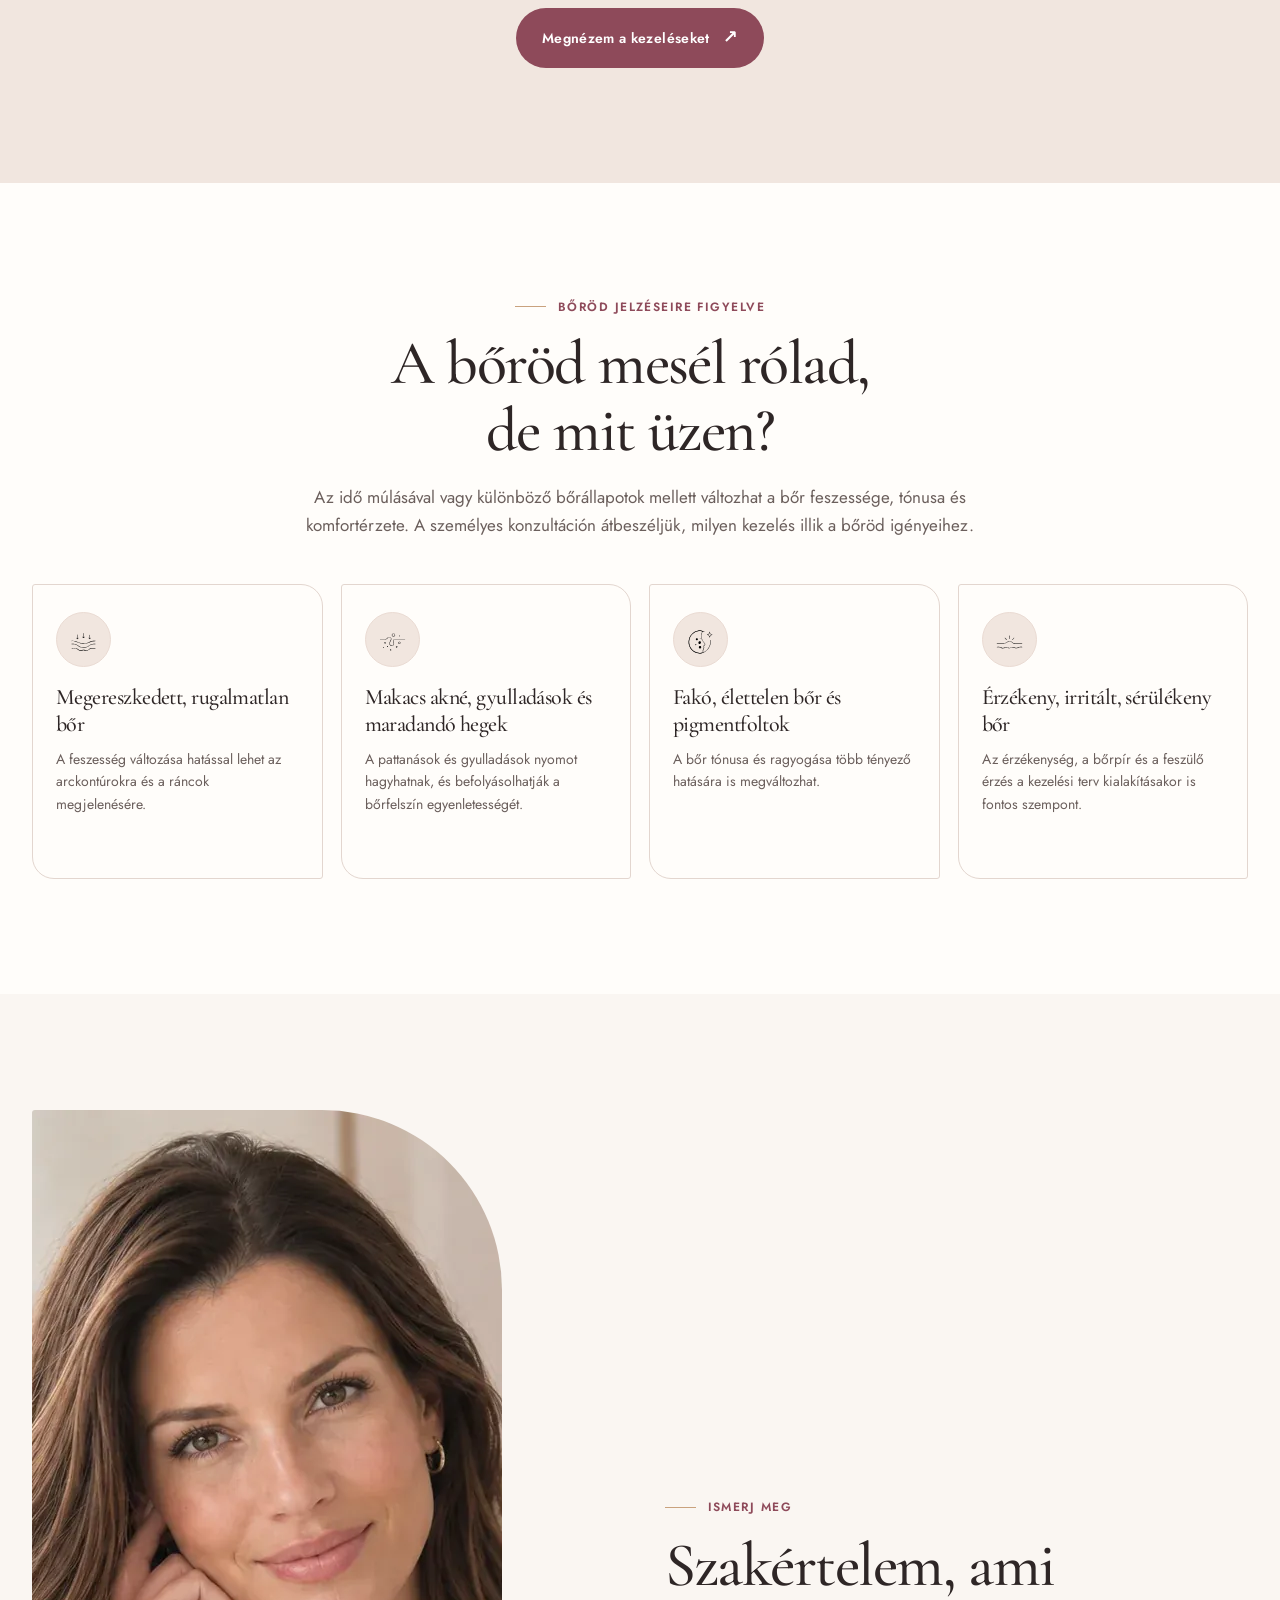
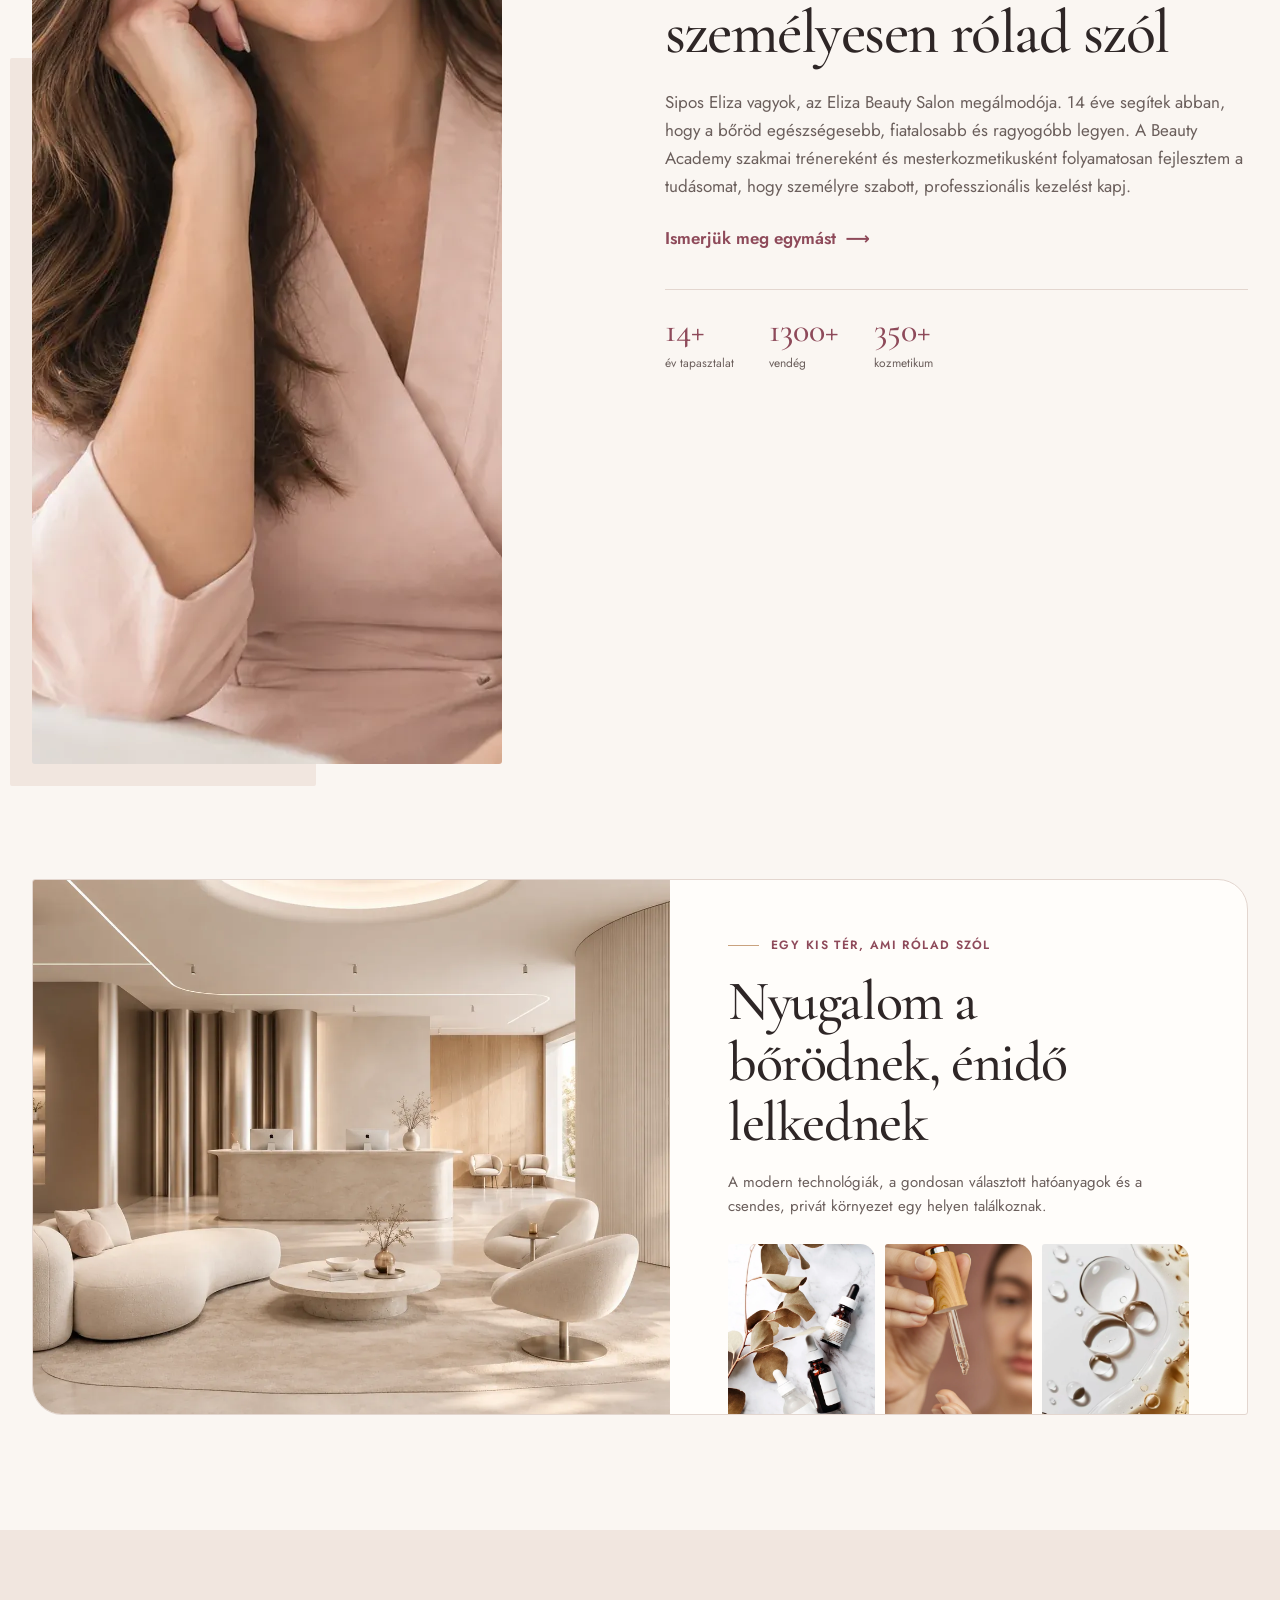
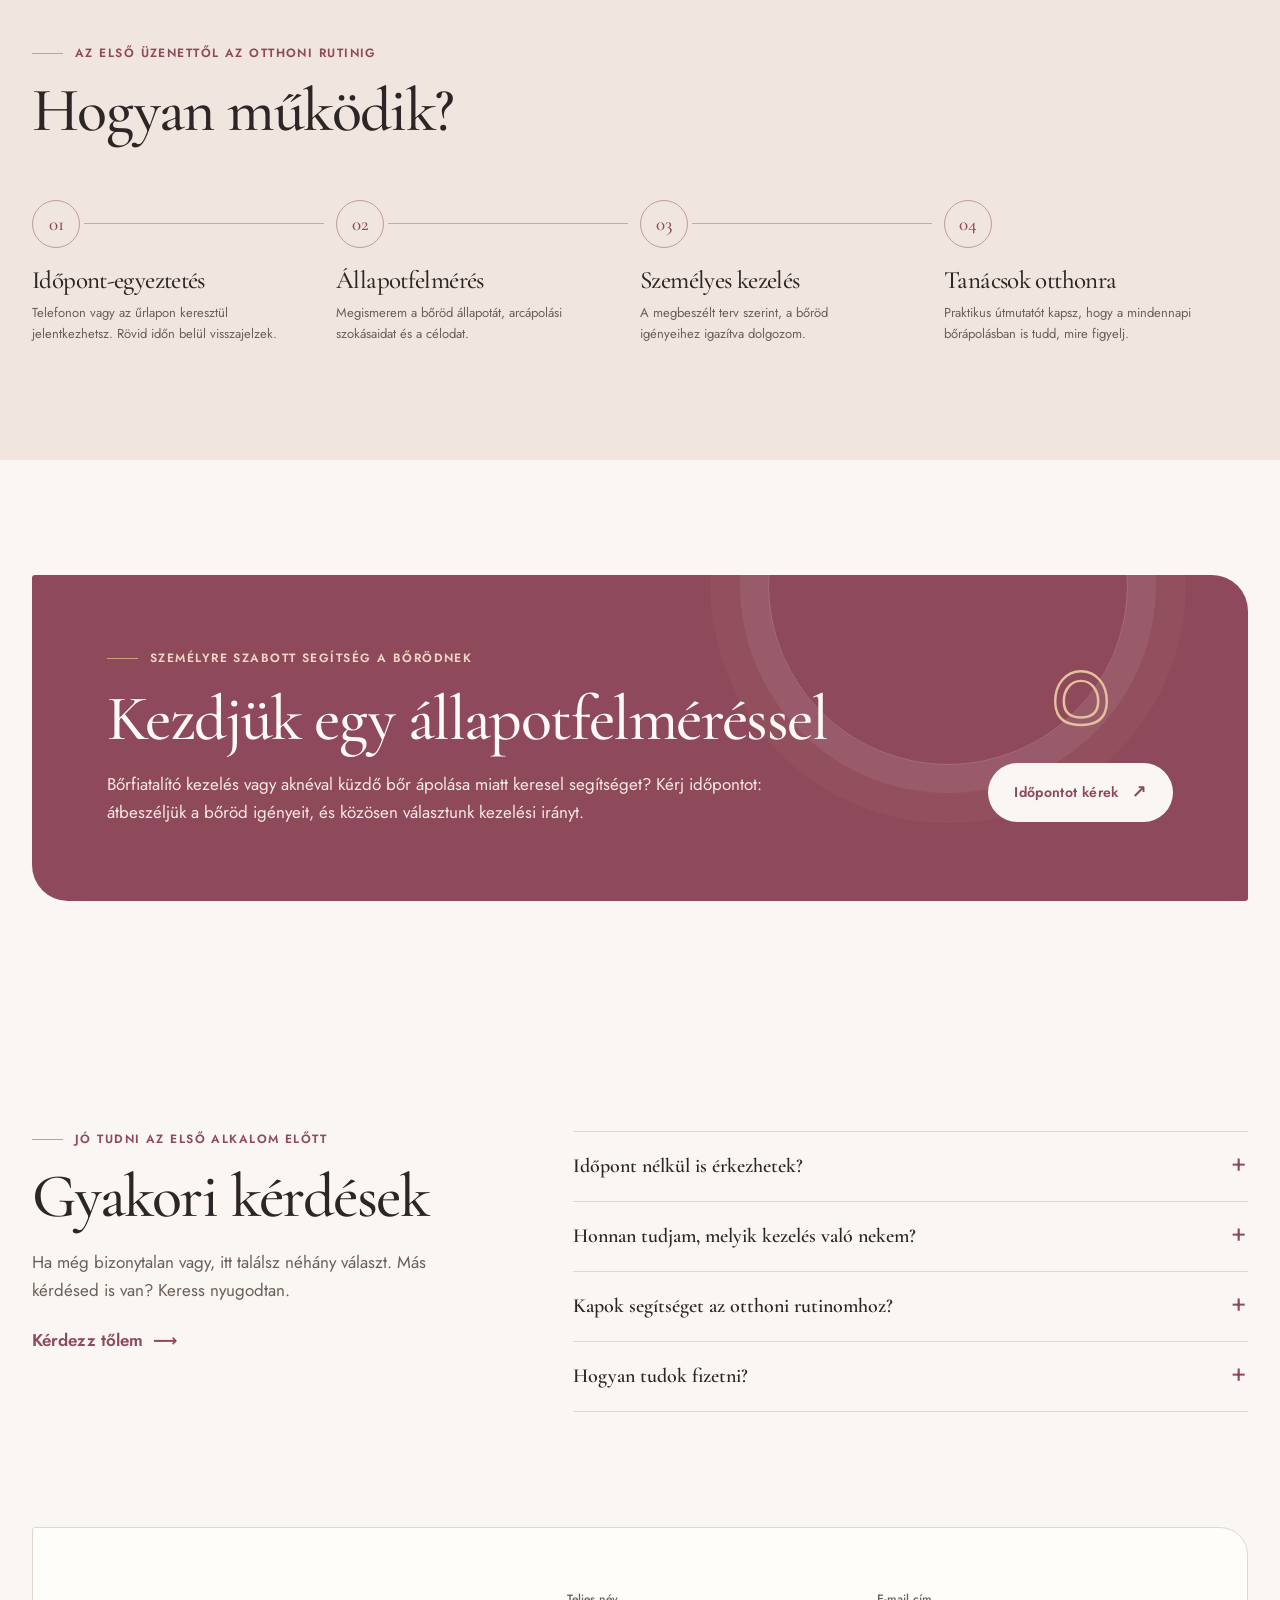
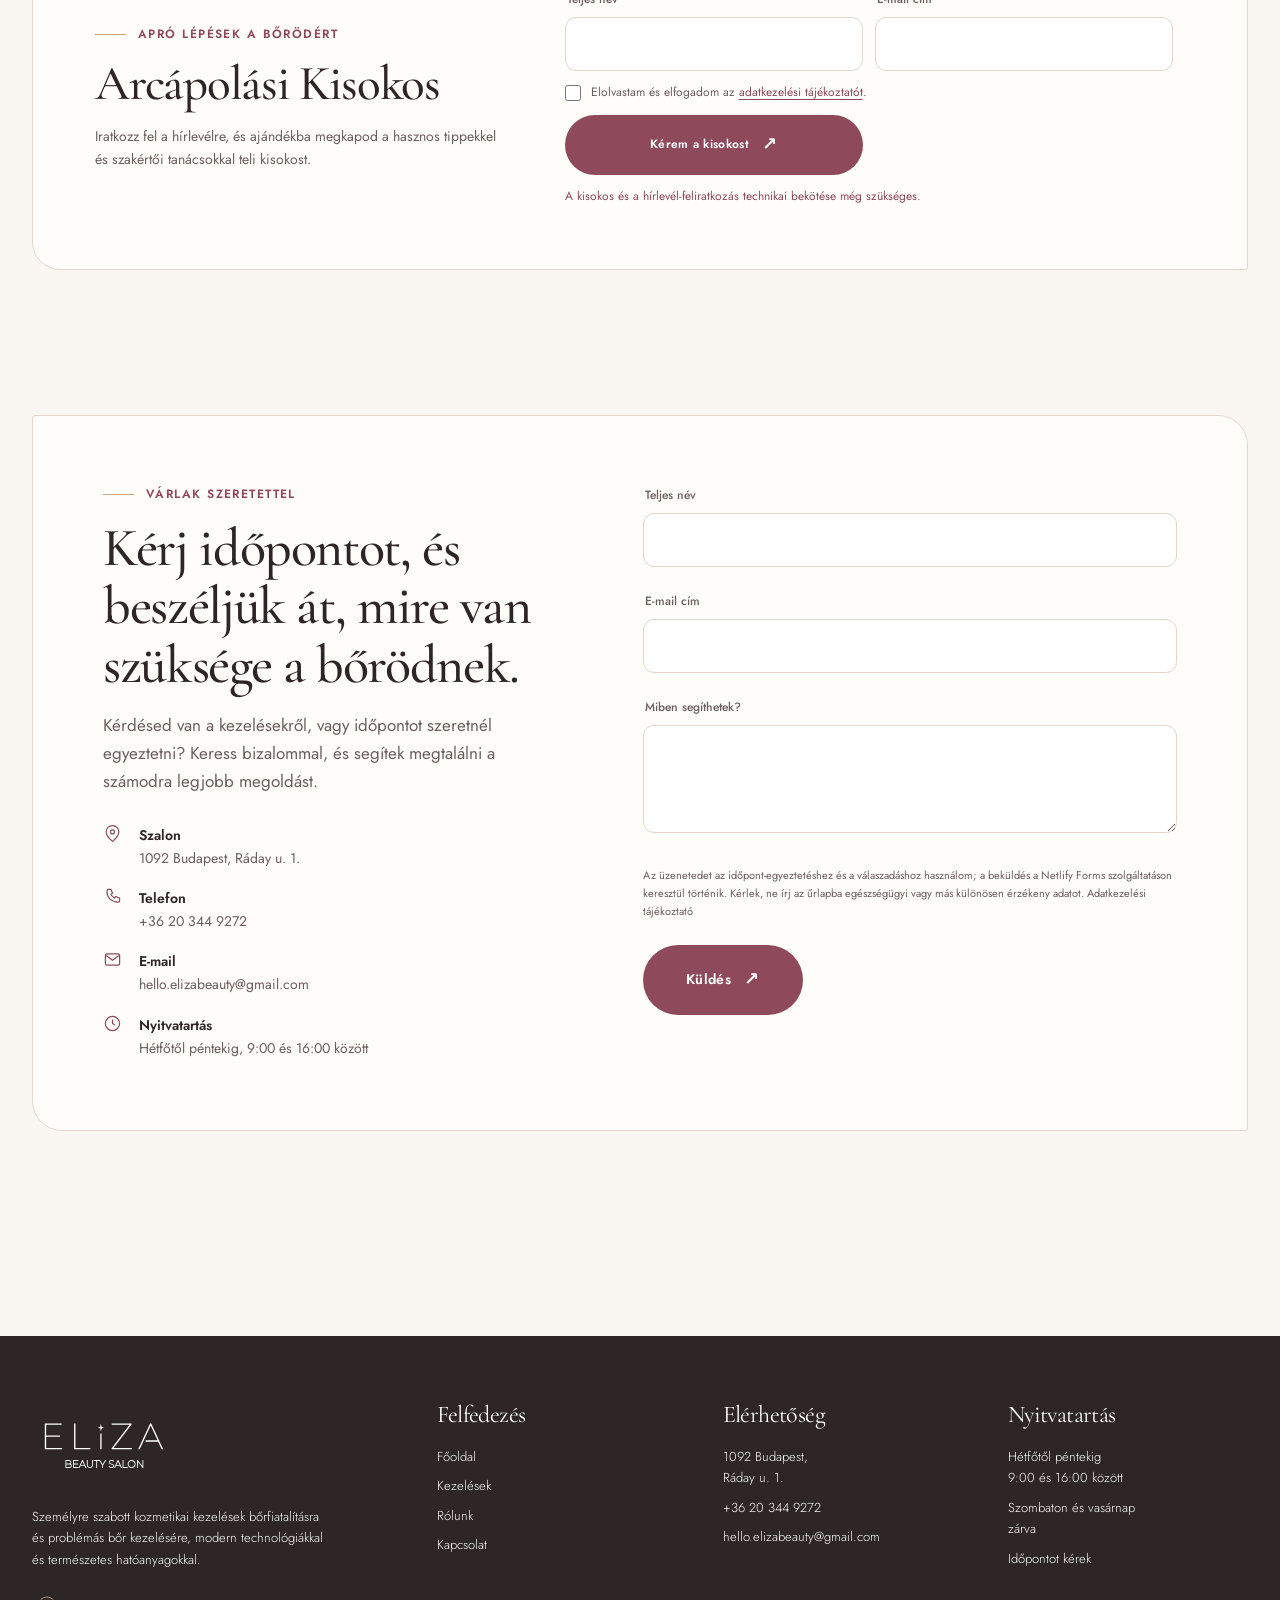
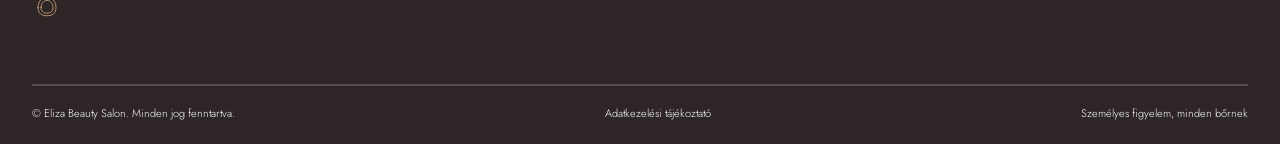
==== commit 36debe2a: "SEO, űrlap és teljesítményoptimalizálás" ====
--- a/public/index.html
+++ b/public/index.html
@@ -3,19 +3,25 @@
 <head>
   <meta charset="UTF-8">
   <meta name="viewport" content="width=device-width, initial-scale=1.0">
-  <meta name="description" content="Személyre szabott kozmetikai kezelések bőrfiatalításra és problémás bőrre, nyugodt, privát szalonélménnyel.">
+  <meta name="description" content="Személyre szabott kozmetikai kezelések Budapesten: bőrfiatalítás, hidratálás és aknéval küzdő bőr ápolása nyugodt, privát szalonban. Kérj időpontot!">
+<meta property="og:type" content="website"><meta property="og:locale" content="hu_HU"><meta property="og:site_name" content="Eliza Beauty Salon"><meta property="og:title" content="Eliza Beauty Salon | Személyre szabott kozmetika Budapesten"><meta property="og:description" content="Személyre szabott kozmetikai kezelések Budapesten: bőrfiatalítás, hidratálás és aknéval küzdő bőr ápolása nyugodt, privát szalonban. Kérj időpontot!"><meta name="twitter:card" content="summary_large_image">
   <meta name="theme-color" content="#FAF6F2">
-  <title>Eliza Beauty Salon | Személyre szabott kozmetika</title>
-  <link rel="icon" href="logo/favicon.svg" type="image/svg+xml">
+  <title>Eliza Beauty Salon | Személyre szabott kozmetika Budapesten</title>
+  <link rel="icon" href="logo/favicon.svg?v=20261029-2" type="image/svg+xml">
   <link rel="preconnect" href="https://fonts.googleapis.com">
   <link rel="preconnect" href="https://fonts.gstatic.com" crossorigin>
-  <link href="https://fonts.googleapis.com/css2?family=Cormorant+Garamond:wght@400;500;600&family=Jost:wght@300;400;500;600&display=swap" rel="stylesheet">
-  <link rel="stylesheet" href="site.css?v=20261029-1">
+  <link rel="preload" as="style" href="https://fonts.googleapis.com/css2?family=Cormorant+Garamond:wght@400;500;600&family=Jost:wght@300;400;500;600&display=swap" onload="this.onload=null;this.rel='stylesheet'"><noscript><link href="https://fonts.googleapis.com/css2?family=Cormorant+Garamond:wght@400;500;600&family=Jost:wght@300;400;500;600&display=swap" rel="stylesheet"></noscript>
+  <link rel="stylesheet" href="site.css?v=20261029-2">
+<script type="application/ld+json">{"@context":"https://schema.org","@type":"BeautySalon","name":"Eliza Beauty Salon","description":"Személyre szabott kozmetikai kezelések bőrfiatalításra és problémás bőrre Budapesten.","telephone":"+36203449272","email":"hello.elizabeauty@gmail.com","address":{"@type":"PostalAddress","streetAddress":"Ráday utca 1.","addressLocality":"Budapest","postalCode":"1092","addressCountry":"HU"},"areaServed":{"@type":"City","name":"Budapest"},"openingHoursSpecification":[{"@type":"OpeningHoursSpecification","dayOfWeek":["https://schema.org/Monday","https://schema.org/Tuesday","https://schema.org/Wednesday","https://schema.org/Thursday","https://schema.org/Friday"],"opens":"09:00","closes":"16:00"}],"url":"https://elizasipos.netlify.app/","image":"https://elizasipos.netlify.app/images/eliza/reci.webp?v=20261029-2","logo":"https://elizasipos.netlify.app/logo/logo.svg?v=20261029-2","@id":"https://elizasipos.netlify.app/#salon"}</script>
+<script type="application/ld+json">{"@context":"https://schema.org","@type":"FAQPage","mainEntity":[{"@type":"Question","name":"Időpont nélkül is érkezhetek?","acceptedAnswer":{"@type":"Answer","text":"Nem, a kozmetikámban kizárólag előre egyeztetett időpontra tudlak fogadni."}},{"@type":"Question","name":"Honnan tudjam, melyik kezelés való nekem?","acceptedAnswer":{"@type":"Answer","text":"Az első találkozás alkalmával felmérem a bőröd állapotát, és átbeszéljük a számodra megfelelő kezelési tervet."}},{"@type":"Question","name":"Kapok segítséget az otthoni rutinomhoz?","acceptedAnswer":{"@type":"Answer","text":"Igen. Az első alkalmat követően megbeszéljük, mire figyelj a mindennapokban, és milyen termékek illenek a bőröd igényeihez."}},{"@type":"Question","name":"Hogyan tudok fizetni?","acceptedAnswer":{"@type":"Answer","text":"A szalonban bankkártyával és készpénzzel is fizethetsz."}}],"url":"https://elizasipos.netlify.app/"}</script>
+<link rel="canonical" href="https://elizasipos.netlify.app/">
+<meta property="og:url" content="https://elizasipos.netlify.app/">
+<meta property="og:image" content="https://elizasipos.netlify.app/images/eliza/reci.webp?v=20261029-2"><meta property="og:image:alt" content="Az Eliza Beauty Salon világos, nyugodt belső tere"><meta property="og:image:type" content="image/webp"><meta property="og:image:width" content="1544"><meta property="og:image:height" content="1018">
 </head>
 <body>
   <a class="skip" href="#tartalom">Ugrás a tartalomhoz</a>
   <header class="header" id="header"><div class="page-container nav">
-    <a class="brand" href="index.html" aria-label="Eliza Beauty Salon, főoldal"><img src="logo/logo.svg" alt="Eliza Beauty Salon"><svg class="arc" viewBox="0 0 40 40" aria-hidden="true"><path d="M8 22c0-8 5-14 12-14s12 6 12 14-5 11-12 11S8 30 8 22Z"/><path d="M12 22c0-5.5 3.4-9.5 8-9.5s8 4 8 9.5-3.4 7.5-8 7.5-8-2-8-7.5Z"/></svg></a>
+    <a class="brand" href="index.html" aria-label="Eliza Beauty Salon, főoldal"><img src="logo/logo.svg?v=20261029-2" alt="Eliza Beauty Salon" width="169" height="86" decoding="async"><svg class="arc" viewBox="0 0 40 40" aria-hidden="true"><path d="M8 22c0-8 5-14 12-14s12 6 12 14-5 11-12 11S8 30 8 22Z"/><path d="M12 22c0-5.5 3.4-9.5 8-9.5s8 4 8 9.5-3.4 7.5-8 7.5-8-2-8-7.5Z"/></svg></a>
     <nav class="links" id="mainNav" aria-label="Fő navigáció"><a href="index.html" aria-current="page">Főoldal</a><a href="kezelesek.html">Kezelések</a><a href="rolunk.html">Rólunk</a><a href="kapcsolat.html">Kapcsolat</a></nav>
     <a class="btn nav-cta" href="kapcsolat.html#idopont">Időpontot kérek <span class="arrow" aria-hidden="true">↗</span></a>
     <button class="menu" type="button" aria-expanded="false" aria-controls="mainNav" aria-label="Menü megnyitása"><svg viewBox="0 0 24 24" fill="none" stroke="currentColor" stroke-width="1.6" stroke-linecap="round"><path d="M4 8h16M4 16h16"/></svg></button>
@@ -29,7 +35,7 @@
           <div class="hero-note"><i></i> Privát szalon, előre egyeztetett időponttal</div>
         </div>
         <div class="hero-visual" aria-label="Sipos Eliza portréja"><div class="hero-back"></div>
-          <figure class="portrait"><img src="images/eliza/Sipos%20Eliza_03.webp" alt="Sipos Eliza kozmetikus a szalonban" fetchpriority="high"></figure>
+          <figure class="portrait"><img src="images/eliza/Sipos%20Eliza_03.webp?v=20261029-2" alt="Sipos Eliza kozmetikus a szalonban" fetchpriority="high" width="1254" height="1254"></figure>
           <div class="caption"><strong>Sipos Eliza</strong><span>Mesterkozmetikus</span></div>
           <div class="orbit" aria-hidden="true"><svg class="arc" viewBox="0 0 40 40"><path d="M8 22c0-8 5-14 12-14s12 6 12 14-5 11-12 11S8 30 8 22Z"/><path d="M12 22c0-5.5 3.4-9.5 8-9.5s8 4 8 9.5-3.4 7.5-8 7.5-8-2-8-7.5Z"/><path d="M16 22c0-3 1.7-5 4-5s4 2 4 5-1.7 4-4 4-4-1-4-4Z"/></svg></div>
         </div>
@@ -52,8 +58,8 @@
     <section class="section paths" id="kezelesek"><div class="page-container">
       <div class="paths-head reveal"><div><div class="eyebrow">Két út, közös figyelem</div><h2 class="title">A bőröd igénye<br>mutatja az irányt</h2></div><p class="intro" style="margin:0">Az első lépés egy beszélgetés és a bőröd állapotának felmérése. Ezután együtt alakítjuk ki, mi támogatja legjobban a célodat.</p></div>
       <div class="path-list">
-        <article class="path reveal"><div class="path-icon"><img src="images/kezelesek/ikonok-09.svg" alt="" loading="lazy"></div><div><h3>Bőrfiatalítás</h3><span class="path-tag">Feszesítés, hidratálás, ragyogás</span></div><p>Ha a bőröd veszített rugalmasságából vagy üdébb, hidratáltabb megjelenést szeretnél, személyre szabott kezelési tervvel segítek.</p><a class="text-link" href="kapcsolat.html#idopont">Érdekel <span aria-hidden="true">⟶</span></a></article>
-        <article class="path reveal"><div class="path-icon"><img src="images/kezelesek/ikonok-06.svg" alt="" loading="lazy"></div><div><h3>Aknéval küzdő bőr</h3><span class="path-tag">Tiniknek és felnőtteknek</span></div><p>Makacs pattanások, gyulladások vagy érzékenység esetén is a bőröd aktuális állapotából indulunk ki, ítélkezés nélkül.</p><a class="text-link" href="kapcsolat.html#idopont">Érdekel <span aria-hidden="true">⟶</span></a></article>
+        <article class="path reveal"><div class="path-icon"><img src="images/kezelesek/ikonok-09.svg?v=20261029-2" alt="" loading="lazy" width="302" height="344" decoding="async"></div><div><h3>Bőrfiatalítás</h3><span class="path-tag">Feszesítés, hidratálás, ragyogás</span></div><p>Ha a bőröd veszített rugalmasságából vagy üdébb, hidratáltabb megjelenést szeretnél, személyre szabott kezelési tervvel segítek.</p><a class="text-link" href="kapcsolat.html#idopont">Érdekel <span aria-hidden="true">⟶</span></a></article>
+        <article class="path reveal"><div class="path-icon"><img src="images/kezelesek/ikonok-06.svg?v=20261029-2" alt="" loading="lazy" width="302" height="344" decoding="async"></div><div><h3>Aknéval küzdő bőr</h3><span class="path-tag">Tiniknek és felnőtteknek</span></div><p>Makacs pattanások, gyulladások vagy érzékenység esetén is a bőröd aktuális állapotából indulunk ki, ítélkezés nélkül.</p><a class="text-link" href="kapcsolat.html#idopont">Érdekel <span aria-hidden="true">⟶</span></a></article>
       </div>
       <p class="path-note">Nem kell előre tudnod, melyik kezelés a megfelelő. Az első alkalommal közösen átbeszéljük a bőröd állapotát és a lehetőségeket.</p>
     </div></section>
@@ -61,10 +67,10 @@
     <section class="section care" id="miert-eliza"><div class="page-container">
       <header class="care-head reveal"><div class="eyebrow">Szakértelem, személyes figyelem</div><h2 class="title">Bízd magad szakértő kezekre</h2><p>Minden kezelésem a bőröd hosszú távú egészségét és szépségét szolgálja. A bőröd állapotához igazított, kíméletes megoldásokkal dolgozom.</p></header>
       <div class="care-list">
-        <article class="care-item reveal"><div class="care-icon"><img src="images/kezelesek/ikonok-01.svg" alt="" loading="lazy"></div><h3>Bőrtípushoz igazodok</h3><p>Minden bőr egyedi, ezért a kezelések során figyelembe veszem a bőröd aktuális állapotát és az arcápolási szokásaidat.</p></article>
-        <article class="care-item reveal"><div class="care-icon"><img src="images/kezelesek/ikonok-02.svg" alt="" loading="lazy"></div><h3>Fájdalommentes kezelések</h3><p>Kíméletes, mégis hatékony eljárásokat választok, a bőröd igényeit és komfortját szem előtt tartva.</p></article>
-        <article class="care-item reveal"><div class="care-icon"><img src="images/kezelesek/ikonok-03.svg" alt="" loading="lazy"></div><h3>Elégedettségi garancia</h3><p>Ha egy 5 alkalmas kezelés után nem vagy elégedett, visszatérítem a díj 50%-át.</p></article>
-        <article class="care-item reveal"><div class="care-icon"><img src="images/kezelesek/ikonok-04.svg" alt="" loading="lazy"></div><h3>Exkluzív környezet</h3><p>Minden kezelés privát, nyugodt környezetben zajlik, ahol az együtt töltött idő csak rólad és a bőrödről szól.</p></article>
+        <article class="care-item reveal"><div class="care-icon"><img src="images/kezelesek/ikonok-01.svg?v=20261029-2" alt="" loading="lazy" width="302" height="344" decoding="async"></div><h3>Bőrtípushoz igazodok</h3><p>Minden bőr egyedi, ezért a kezelések során figyelembe veszem a bőröd aktuális állapotát és az arcápolási szokásaidat.</p></article>
+        <article class="care-item reveal"><div class="care-icon"><img src="images/kezelesek/ikonok-02.svg?v=20261029-2" alt="" loading="lazy" width="302" height="344" decoding="async"></div><h3>Fájdalommentes kezelések</h3><p>Kíméletes, mégis hatékony eljárásokat választok, a bőröd igényeit és komfortját szem előtt tartva.</p></article>
+        <article class="care-item reveal"><div class="care-icon"><img src="images/kezelesek/ikonok-03.svg?v=20261029-2" alt="" loading="lazy" width="302" height="344" decoding="async"></div><h3>Elégedettségi garancia</h3><p>Ha egy 5 alkalmas kezelés után nem vagy elégedett, visszatérítem a díj 50%-át.</p></article>
+        <article class="care-item reveal"><div class="care-icon"><img src="images/kezelesek/ikonok-04.svg?v=20261029-2" alt="" loading="lazy" width="302" height="344" decoding="async"></div><h3>Exkluzív környezet</h3><p>Minden kezelés privát, nyugodt környezetben zajlik, ahol az együtt töltött idő csak rólad és a bőrödről szól.</p></article>
       </div>
       <div class="care-action"><a class="btn" href="kezelesek.html">Megnézem a kezeléseket <span class="arrow" aria-hidden="true">↗</span></a></div>
     </div></section>
@@ -72,22 +78,22 @@
     <section class="section concerns" id="panaszok"><div class="page-container">
       <header class="concerns-head reveal"><div class="eyebrow">Bőröd jelzéseire figyelve</div><h2 class="title">A bőröd mesél rólad,<br>de mit üzen?</h2><p>Az idő múlásával vagy különböző bőrállapotok mellett változhat a bőr feszessége, tónusa és komfortérzete. A személyes konzultáción átbeszéljük, milyen kezelés illik a bőröd igényeihez.</p></header>
       <div class="concern-grid">
-        <article class="concern-card reveal"><div class="concern-icon"><img src="images/kezelesek/ikonok-05.svg" alt="" loading="lazy"></div><h3>Megereszkedett, rugalmatlan bőr</h3><p>A feszesség változása hatással lehet az arckontúrokra és a ráncok megjelenésére.</p></article>
-        <article class="concern-card reveal"><div class="concern-icon"><img src="images/kezelesek/ikonok-06.svg" alt="" loading="lazy"></div><h3>Makacs akné, gyulladások és maradandó hegek</h3><p>A pattanások és gyulladások nyomot hagyhatnak, és befolyásolhatják a bőrfelszín egyenletességét.</p></article>
-        <article class="concern-card reveal"><div class="concern-icon"><img src="images/kezelesek/ikonok-07.svg" alt="" loading="lazy"></div><h3>Fakó, élettelen bőr és pigmentfoltok</h3><p>A bőr tónusa és ragyogása több tényező hatására is megváltozhat.</p></article>
-        <article class="concern-card reveal"><div class="concern-icon"><img src="images/kezelesek/ikonok-08.svg" alt="" loading="lazy"></div><h3>Érzékeny, irritált, sérülékeny bőr</h3><p>Az érzékenység, a bőrpír és a feszülő érzés a kezelési terv kialakításakor is fontos szempont.</p></article>
+        <article class="concern-card reveal"><div class="concern-icon"><img src="images/kezelesek/ikonok-05.svg?v=20261029-2" alt="" loading="lazy" width="302" height="344" decoding="async"></div><h3>Megereszkedett, rugalmatlan bőr</h3><p>A feszesség változása hatással lehet az arckontúrokra és a ráncok megjelenésére.</p></article>
+        <article class="concern-card reveal"><div class="concern-icon"><img src="images/kezelesek/ikonok-06.svg?v=20261029-2" alt="" loading="lazy" width="302" height="344" decoding="async"></div><h3>Makacs akné, gyulladások és maradandó hegek</h3><p>A pattanások és gyulladások nyomot hagyhatnak, és befolyásolhatják a bőrfelszín egyenletességét.</p></article>
+        <article class="concern-card reveal"><div class="concern-icon"><img src="images/kezelesek/ikonok-07.svg?v=20261029-2" alt="" loading="lazy" width="302" height="344" decoding="async"></div><h3>Fakó, élettelen bőr és pigmentfoltok</h3><p>A bőr tónusa és ragyogása több tényező hatására is megváltozhat.</p></article>
+        <article class="concern-card reveal"><div class="concern-icon"><img src="images/kezelesek/ikonok-08.svg?v=20261029-2" alt="" loading="lazy" width="302" height="344" decoding="async"></div><h3>Érzékeny, irritált, sérülékeny bőr</h3><p>Az érzékenység, a bőrpír és a feszülő érzés a kezelési terv kialakításakor is fontos szempont.</p></article>
       </div>
     </div></section>
     <section class="section" id="rolam"><div class="page-container about-grid">
-      <div class="about-photo reveal" data-reveal="scale"><img src="images/eliza/Sipos%20Eliza_02.webp" alt="Sipos Eliza a szalonban" loading="lazy"></div>
+      <div class="about-photo reveal" data-reveal="scale"><img src="images/eliza/Sipos%20Eliza_02.webp?v=20261029-2" alt="Sipos Eliza a szalonban" loading="lazy" width="1254" height="1254" decoding="async"></div>
       <div class="about-copy reveal" data-reveal="right"><div class="eyebrow">Ismerj meg</div><h2 class="title">Szakértelem, ami személyesen rólad szól</h2><p>Sipos Eliza vagyok, az Eliza Beauty Salon megálmodója. 14 éve segítek abban, hogy a bőröd egészségesebb, fiatalosabb és ragyogóbb legyen. A Beauty Academy szakmai trénereként és mesterkozmetikusként folyamatosan fejlesztem a tudásomat, hogy személyre szabott, professzionális kezelést kapj.</p><a class="text-link" href="kapcsolat.html">Ismerjük meg egymást <span aria-hidden="true">⟶</span></a>
         <div class="metrics"><div class="metric"><strong>14+</strong><span>év tapasztalat</span></div><div class="metric"><strong>1300+</strong><span>vendég</span></div><div class="metric"><strong>350+</strong><span>kozmetikum</span></div></div>
       </div>
     </div></section>
 
     <section class="section salon-strip" aria-label="Az Eliza Beauty Salon hangulata"><div class="page-container"><div class="salon-panel reveal" data-reveal="scale">
-      <img src="images/eliza/reci.webp" alt="A szalon világos, nyugodt belső tere" loading="lazy">
-      <div class="salon-copy"><div class="eyebrow">Egy kis tér, ami rólad szól</div><h2>Nyugalom a bőrödnek, énidő lelkednek</h2><p>A modern technológiák, a gondosan választott hatóanyagok és a csendes, privát környezet egy helyen találkoznak.</p><div class="salon-mood-gallery" aria-label="Arcápolási hangulatképek"><img src="images/eliza/glasses.webp" alt="Bőrápoló szérumok és növényi részletek" loading="lazy"><img src="images/eliza/close-up-woman-with-serum.webp" alt="Szérum felvitele arcápolás közben" loading="lazy"><img src="images/eliza/drops.webp" alt="Hidratáló szérum textúrája" loading="lazy"></div></div>
+      <img src="images/eliza/reci.webp?v=20261029-2" alt="A szalon világos, nyugodt belső tere" loading="lazy" width="1544" height="1018" decoding="async">
+      <div class="salon-copy"><div class="eyebrow">Egy kis tér, ami rólad szól</div><h2>Nyugalom a bőrödnek, énidő lelkednek</h2><p>A modern technológiák, a gondosan választott hatóanyagok és a csendes, privát környezet egy helyen találkoznak.</p><div class="salon-mood-gallery" aria-label="Arcápolási hangulatképek"><img src="images/eliza/glasses.webp?v=20261029-2" alt="Bőrápoló szérumok és növényi részletek" loading="lazy" width="1200" height="1800" decoding="async"><img src="images/eliza/close-up-woman-with-serum.webp?v=20261029-2" alt="Szérum felvitele arcápolás közben" loading="lazy" width="1200" height="1800" decoding="async"><img src="images/eliza/drops.webp?v=20261029-2" alt="Hidratáló szérum textúrája" loading="lazy" width="736" height="1308" decoding="async"></div></div>
     </div></div></section>
 
     <section class="section process" id="folyamat"><div class="page-container">
@@ -112,17 +118,17 @@
 
     <section class="section contact" id="kapcsolat"><div class="page-container"><div class="contact-panel" id="idopont">
       <div class="contact-copy"><div class="eyebrow">Várlak szeretettel</div><h2 class="title">Kérj időpontot, és beszéljük át, mire van szüksége a bőrödnek.</h2><p>Kérdésed van a kezelésekről, vagy időpontot szeretnél egyeztetni? Keress bizalommal, és segítek megtalálni a számodra legjobb megoldást.</p>
-        <div class="contact-details"><div class="contact-detail"><svg viewBox="0 0 24 24" fill="none" stroke="currentColor" stroke-width="1.5" aria-hidden="true"><path d="M20 10c0 5-8 12-8 12S4 15 4 10a8 8 0 1 1 16 0Z"/><circle cx="12" cy="10" r="2.5"/></svg><div><strong>Szalon</strong>1092 Budapest, Ráday u. 1.</div></div><div class="contact-detail"><svg viewBox="0 0 24 24" fill="none" stroke="currentColor" stroke-width="1.5" aria-hidden="true"><path d="M7 3h3l2 5-2 1.5a15 15 0 0 0 4.5 4.5L16 12l5 2v3c0 1.1-.9 2-2 2C10.7 19 5 13.3 5 6c0-1.7.8-3 2-3Z"/></svg><div><strong>Telefon</strong><a href="tel:+36203449272">+36 20 344 9272</a></div></div><div class="contact-detail"><svg viewBox="0 0 24 24" fill="none" stroke="currentColor" stroke-width="1.5" aria-hidden="true"><rect x="3" y="5" width="18" height="14" rx="2"/><path d="m4 7 8 6 8-6"/></svg><div><strong>E-mail</strong><a href="mailto:hello.elizabeauty@gmail.com">hello.elizabeauty@gmail.com</a></div></div><div class="contact-detail"><svg viewBox="0 0 24 24" fill="none" stroke="currentColor" stroke-width="1.5" aria-hidden="true"><circle cx="12" cy="12" r="9"/><path d="M12 7v5l3 2"/></svg><div><strong>Nyitvatartás</strong>Hétfőtől péntekig, 9:00–16:00</div></div></div>
+        <div class="contact-details"><div class="contact-detail"><svg viewBox="0 0 24 24" fill="none" stroke="currentColor" stroke-width="1.5" aria-hidden="true"><path d="M20 10c0 5-8 12-8 12S4 15 4 10a8 8 0 1 1 16 0Z"/><circle cx="12" cy="10" r="2.5"/></svg><div><strong>Szalon</strong>1092 Budapest, Ráday u. 1.</div></div><div class="contact-detail"><svg viewBox="0 0 24 24" fill="none" stroke="currentColor" stroke-width="1.5" aria-hidden="true"><path d="M7 3h3l2 5-2 1.5a15 15 0 0 0 4.5 4.5L16 12l5 2v3c0 1.1-.9 2-2 2C10.7 19 5 13.3 5 6c0-1.7.8-3 2-3Z"/></svg><div><strong>Telefon</strong><a href="tel:+36203449272">+36 20 344 9272</a></div></div><div class="contact-detail"><svg viewBox="0 0 24 24" fill="none" stroke="currentColor" stroke-width="1.5" aria-hidden="true"><rect x="3" y="5" width="18" height="14" rx="2"/><path d="m4 7 8 6 8-6"/></svg><div><strong>E-mail</strong><a href="mailto:hello.elizabeauty@gmail.com">hello.elizabeauty@gmail.com</a></div></div><div class="contact-detail"><svg viewBox="0 0 24 24" fill="none" stroke="currentColor" stroke-width="1.5" aria-hidden="true"><circle cx="12" cy="12" r="9"/><path d="M12 7v5l3 2"/></svg><div><strong>Nyitvatartás</strong>Hétfőtől péntekig, 9:00 és 16:00 között</div></div></div>
       </div>
-      <form class="booking-form demo-form"><div class="field"><label for="booking-name">Teljes név</label><input id="booking-name" name="name" autocomplete="name" required></div><div class="field"><label for="booking-email">E-mail cím</label><input id="booking-email" type="email" name="email" autocomplete="email" required></div><div class="field"><label for="booking-message">Miben segíthetek?</label><textarea id="booking-message" name="message" required></textarea></div><p class="consent-note">Az időpontkérés ezen a bemutató oldalon nem kerül továbbításra. A beküldési cél és az adatkezelési tájékoztató élesítés előtt beállítandó.</p><button class="btn" type="submit">Küldés <span class="arrow" aria-hidden="true">↗</span></button><p class="form-status" aria-live="polite"></p></form>
+      <form class="booking-form netlify-form" name="fooldal-idopontkeres" method="POST" action="/koszonjuk.html" data-netlify="true" netlify-honeypot="bot-field"><input type="hidden" name="form-name" value="fooldal-idopontkeres"><div hidden><label>Ne töltsd ki ezt a mezőt: <input name="bot-field" tabindex="-1" autocomplete="off"></label></div><div class="field"><label for="booking-name">Teljes név</label><input id="booking-name" name="name" autocomplete="name" required></div><div class="field"><label for="booking-email">E-mail cím</label><input id="booking-email" type="email" name="email" autocomplete="email" required></div><div class="field"><label for="booking-message">Miben segíthetek?</label><textarea id="booking-message" name="message" required></textarea></div><p class="consent-note">Az üzenetedet az időpont-egyeztetéshez és a válaszadáshoz használom; a beküldés a Netlify Forms szolgáltatáson keresztül történik. Kérlek, ne írj az űrlapba egészségügyi vagy más különösen érzékeny adatot. <a href="kapcsolat.html#adatkezeles">Adatkezelési tájékoztató</a></p><button class="btn" type="submit">Küldés <span class="arrow" aria-hidden="true">↗</span></button><p class="form-status" aria-live="polite"></p></form>
     </div></div></section>
   </main>
   <footer class="footer"><div class="page-container"><div class="footer-top">
-    <div class="footer-brand"><a href="index.html" aria-label="Eliza Beauty Salon, főoldal"><img src="logo/logo-feher.svg" alt="Eliza Beauty Salon"></a><p>Személyre szabott kozmetikai kezelések bőrfiatalításra és problémás bőr kezelésére, modern technológiákkal és természetes hatóanyagokkal.</p><svg class="arc" viewBox="0 0 40 40" aria-hidden="true"><path d="M8 22c0-8 5-14 12-14s12 6 12 14-5 11-12 11S8 30 8 22Z"/><path d="M12 22c0-5.5 3.4-9.5 8-9.5s8 4 8 9.5-3.4 7.5-8 7.5-8-2-8-7.5Z"/></svg></div>
+    <div class="footer-brand"><a href="index.html" aria-label="Eliza Beauty Salon, főoldal"><img src="logo/logo-feher.svg?v=20261029-2" alt="Eliza Beauty Salon" width="169" height="86" decoding="async"></a><p>Személyre szabott kozmetikai kezelések bőrfiatalításra és problémás bőr kezelésére, modern technológiákkal és természetes hatóanyagokkal.</p><svg class="arc" viewBox="0 0 40 40" aria-hidden="true"><path d="M8 22c0-8 5-14 12-14s12 6 12 14-5 11-12 11S8 30 8 22Z"/><path d="M12 22c0-5.5 3.4-9.5 8-9.5s8 4 8 9.5-3.4 7.5-8 7.5-8-2-8-7.5Z"/></svg></div>
     <div class="footer-col"><h3>Felfedezés</h3><a href="index.html">Főoldal</a><a href="kezelesek.html">Kezelések</a><a href="rolunk.html">Rólunk</a><a href="kapcsolat.html">Kapcsolat</a></div>
     <div class="footer-col"><h3>Elérhetőség</h3><p>1092 Budapest,<br>Ráday u. 1.</p><a href="tel:+36203449272">+36 20 344 9272</a><a href="mailto:hello.elizabeauty@gmail.com">hello.elizabeauty@gmail.com</a></div>
-    <div class="footer-col"><h3>Nyitvatartás</h3><p>Hétfő–péntek<br>9:00–16:00</p><p>Szombat–vasárnap<br>zárva</p><a href="kapcsolat.html#idopont">Időpontot kérek</a></div>
+    <div class="footer-col"><h3>Nyitvatartás</h3><p>Hétfőtől péntekig<br>9:00 és 16:00 között</p><p>Szombaton és vasárnap<br>zárva</p><a href="kapcsolat.html#idopont">Időpontot kérek</a></div>
   </div><div class="footer-bottom"><span>© Eliza Beauty Salon. Minden jog fenntartva.</span><a href="kapcsolat.html#adatkezeles">Adatkezelési tájékoztató</a><span class="signoff">Személyes figyelem, minden bőrnek</span></div></div></footer>
-  <script src="site.js" defer></script>
+  <script src="site.js?v=20261029-2" defer></script>
 </body>
 </html>
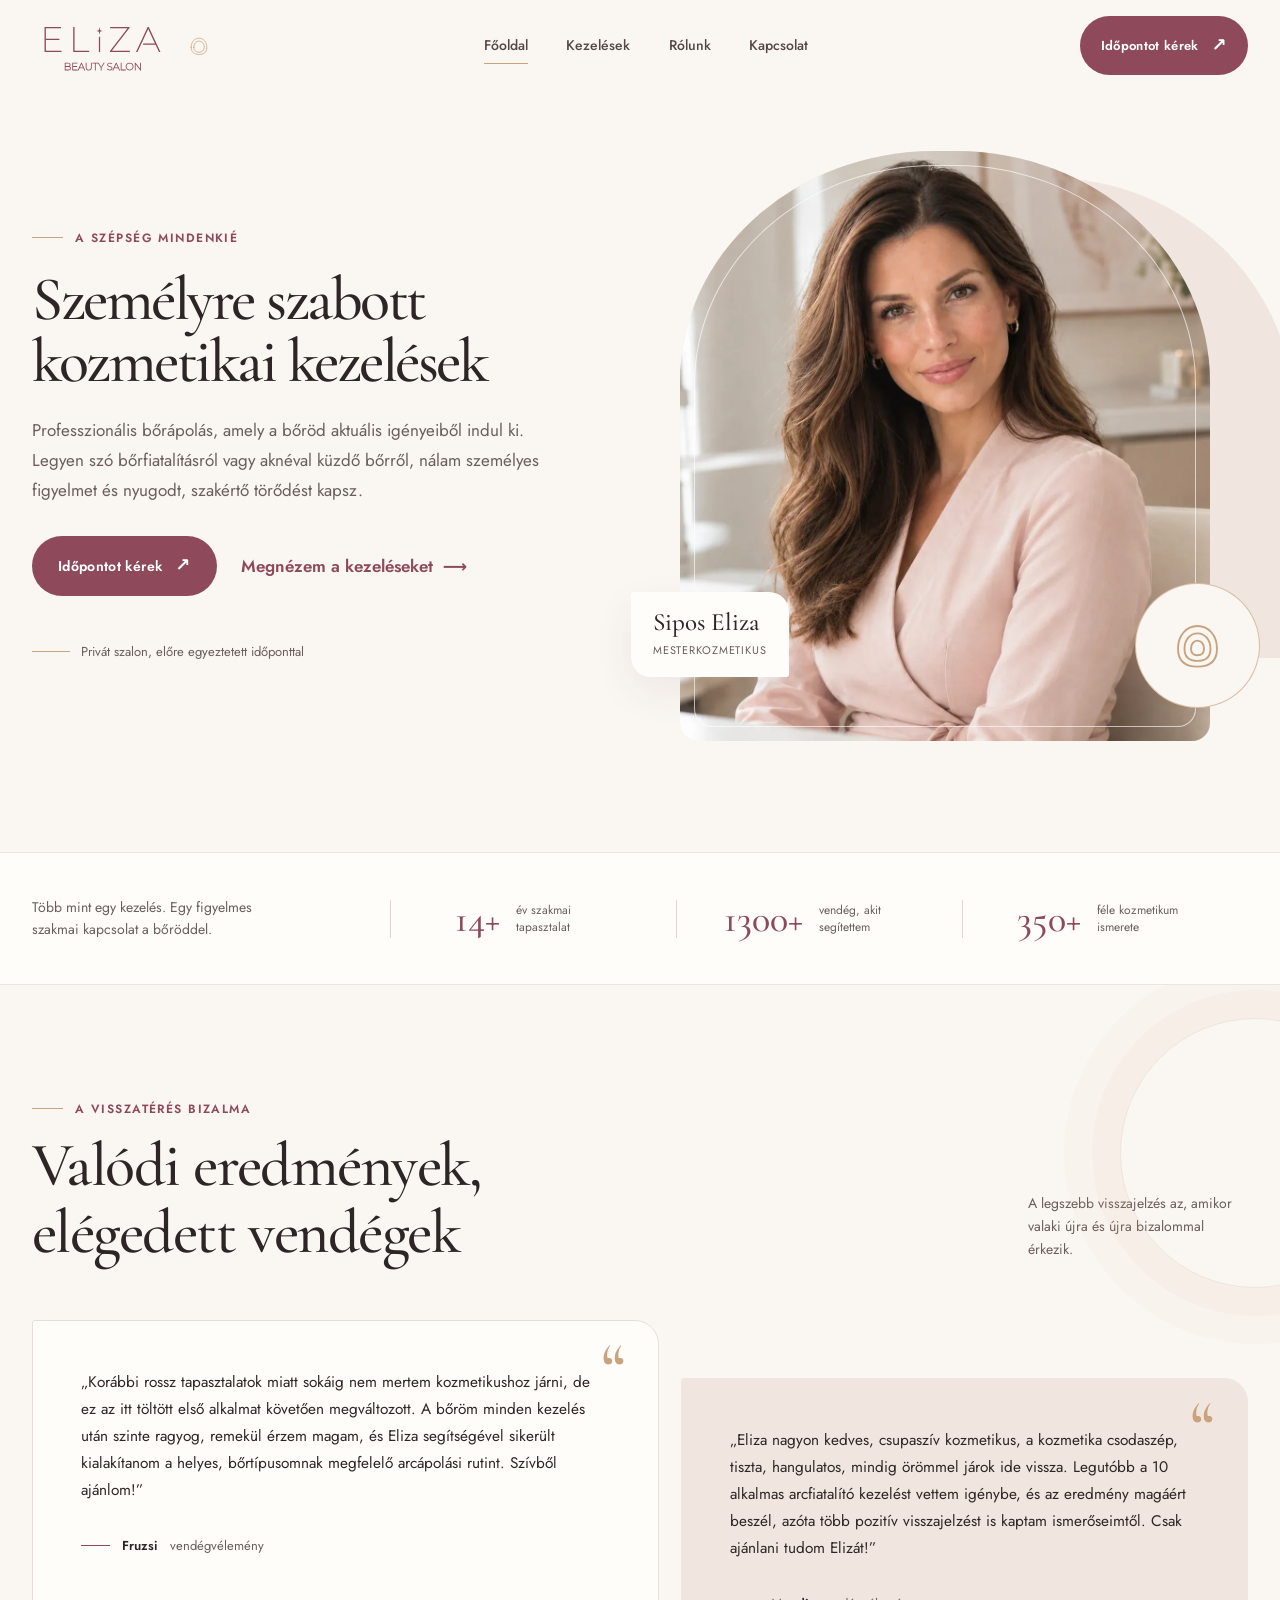
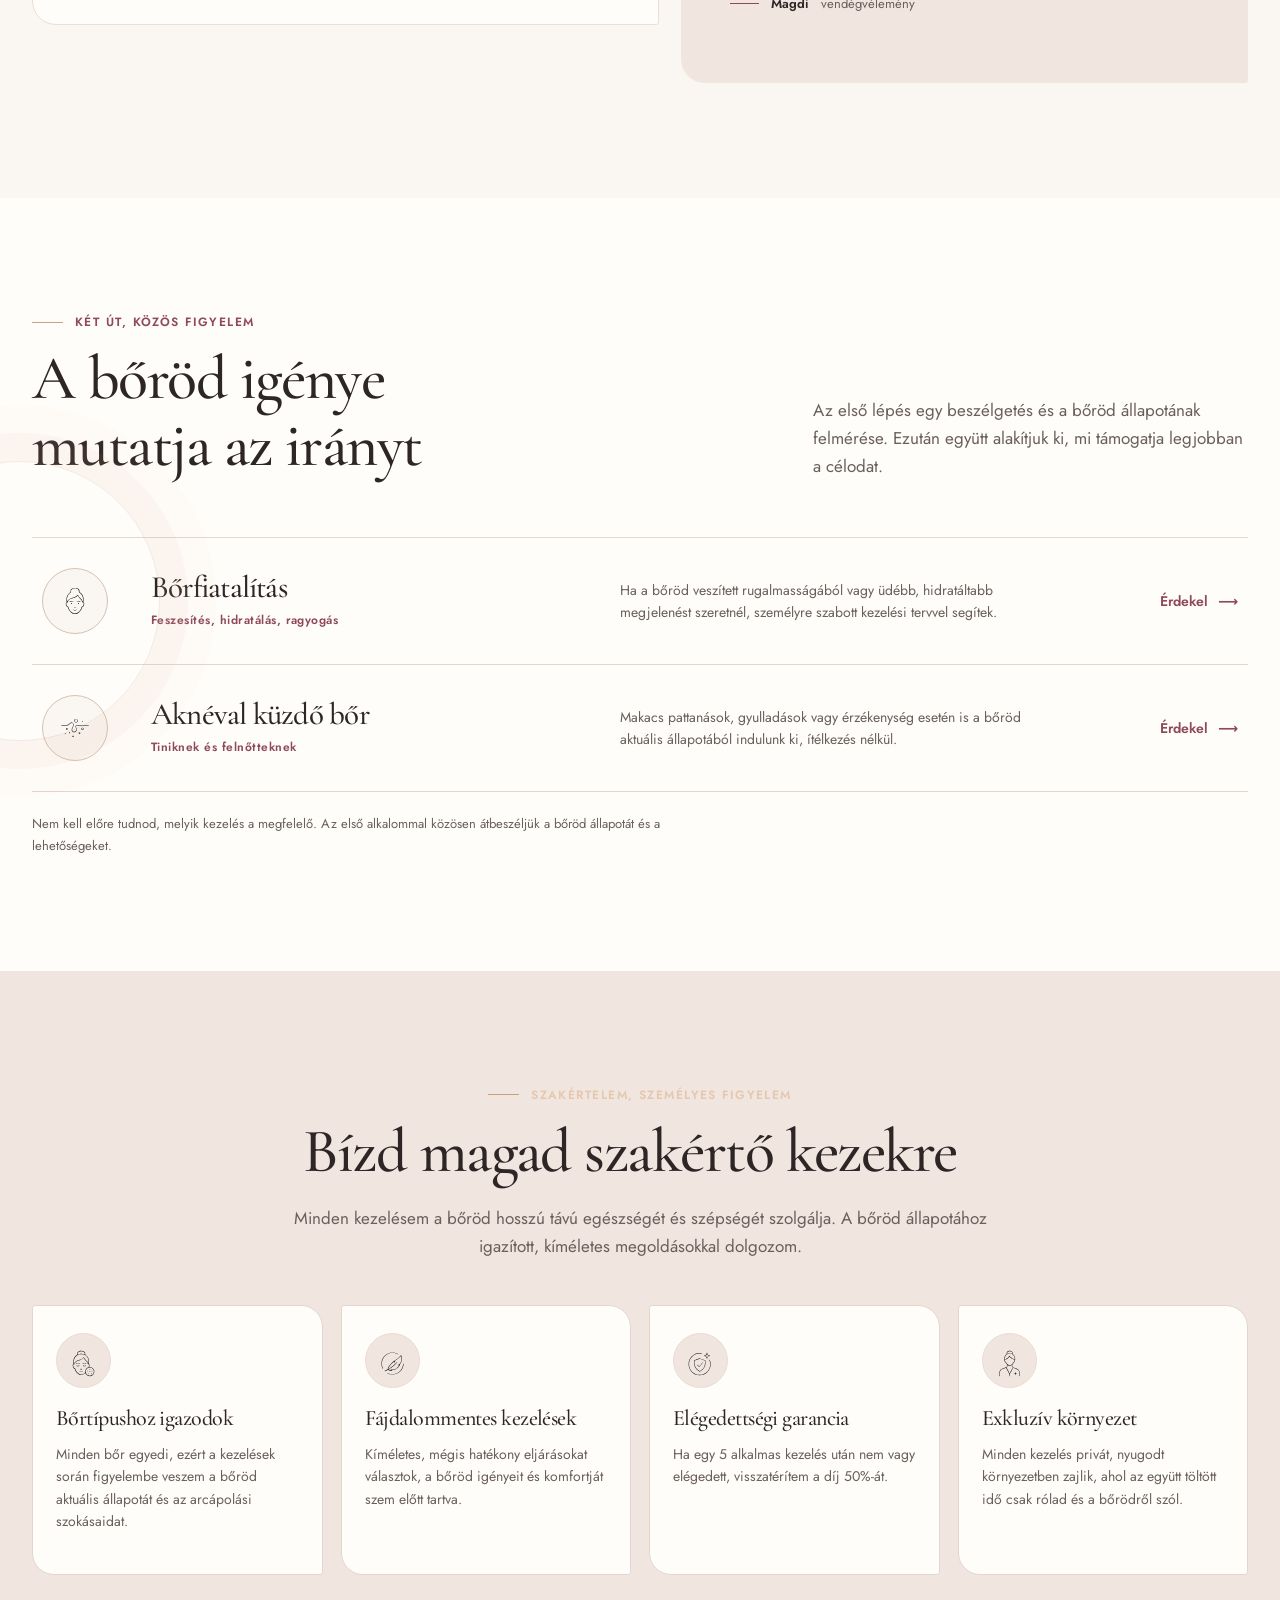
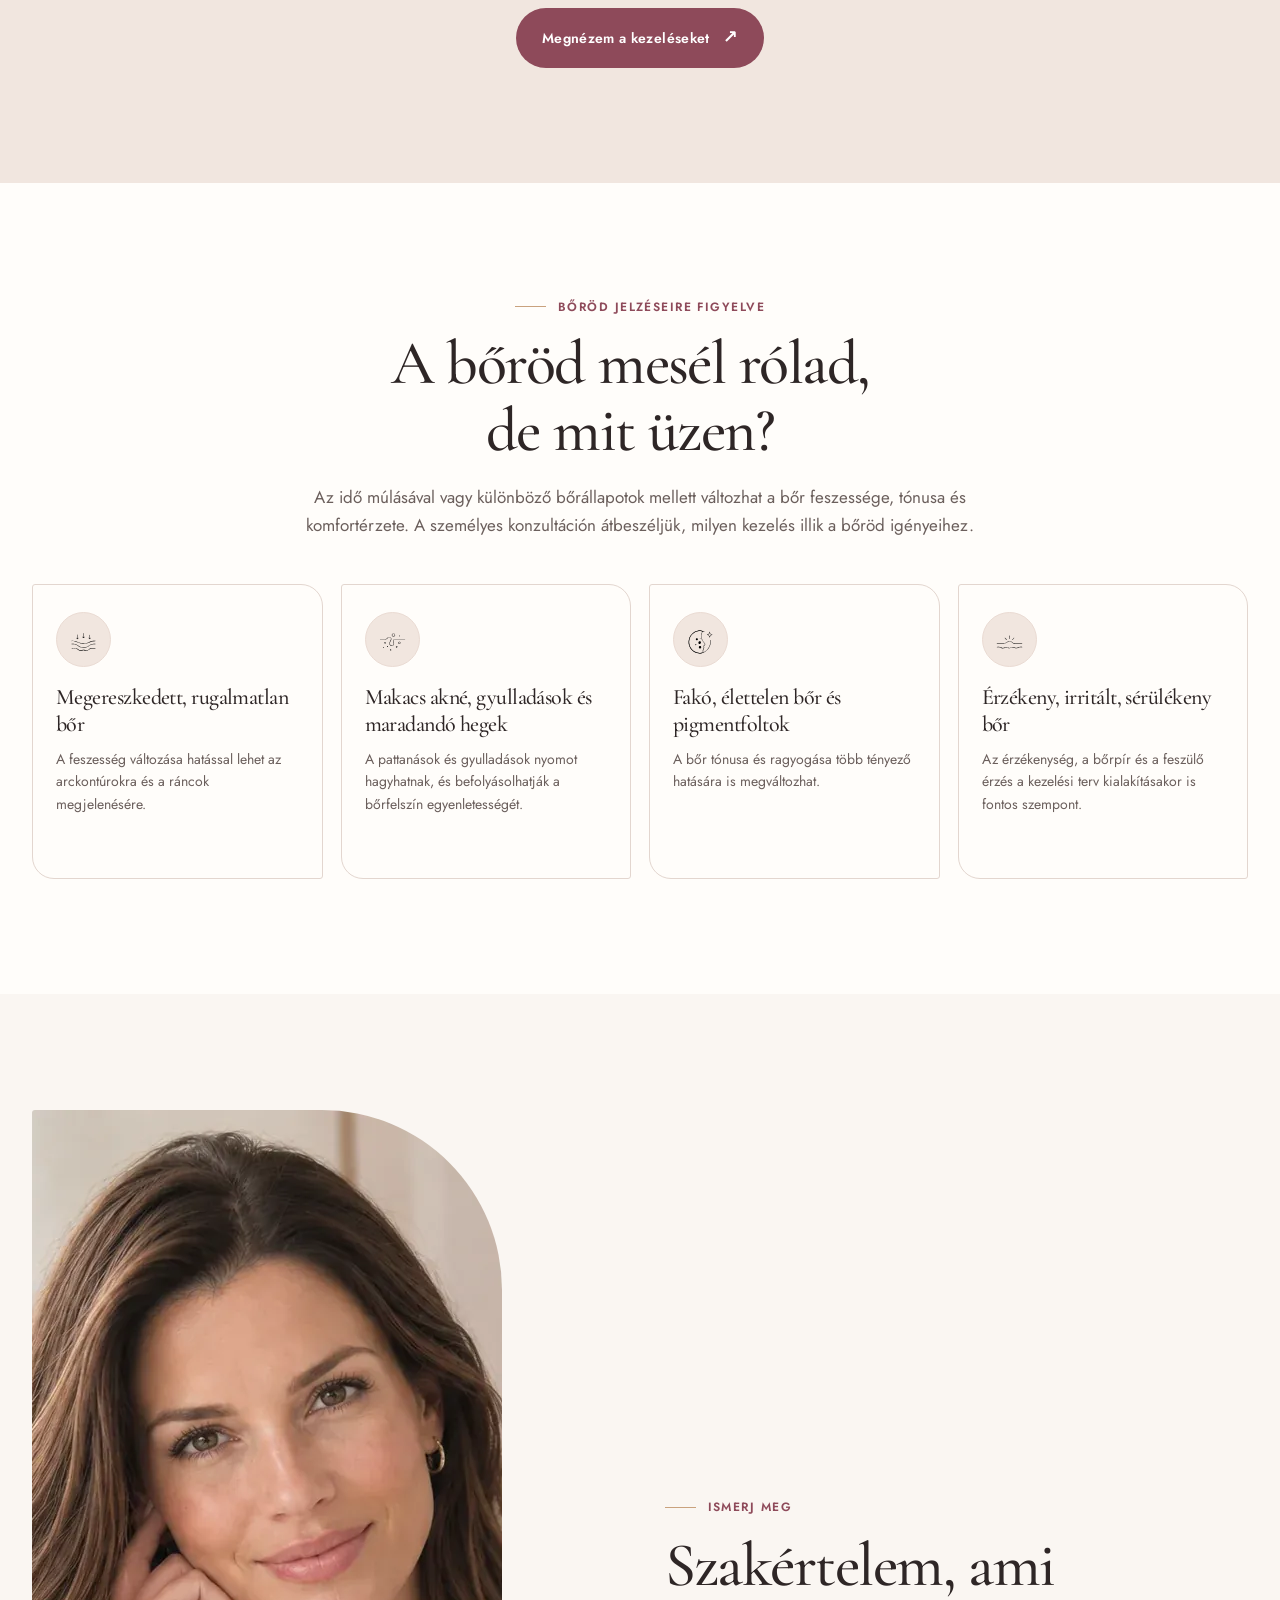
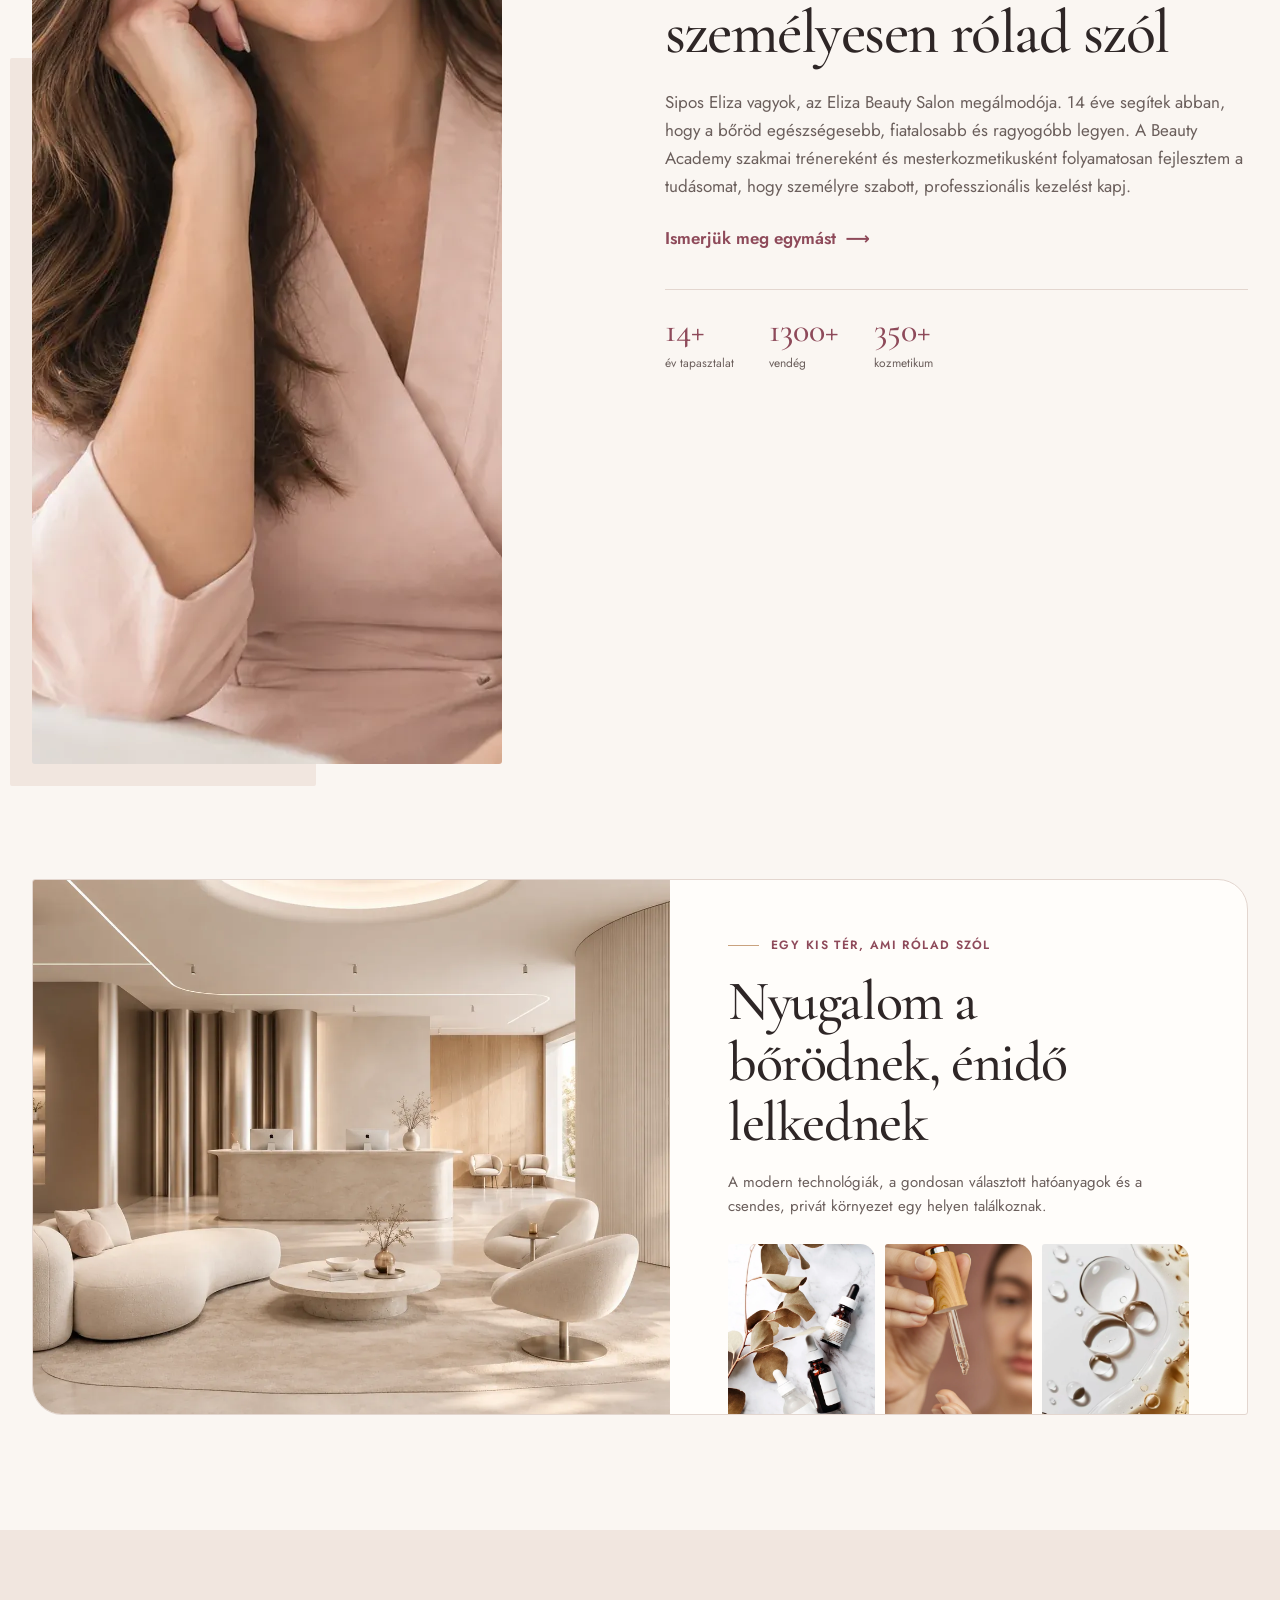
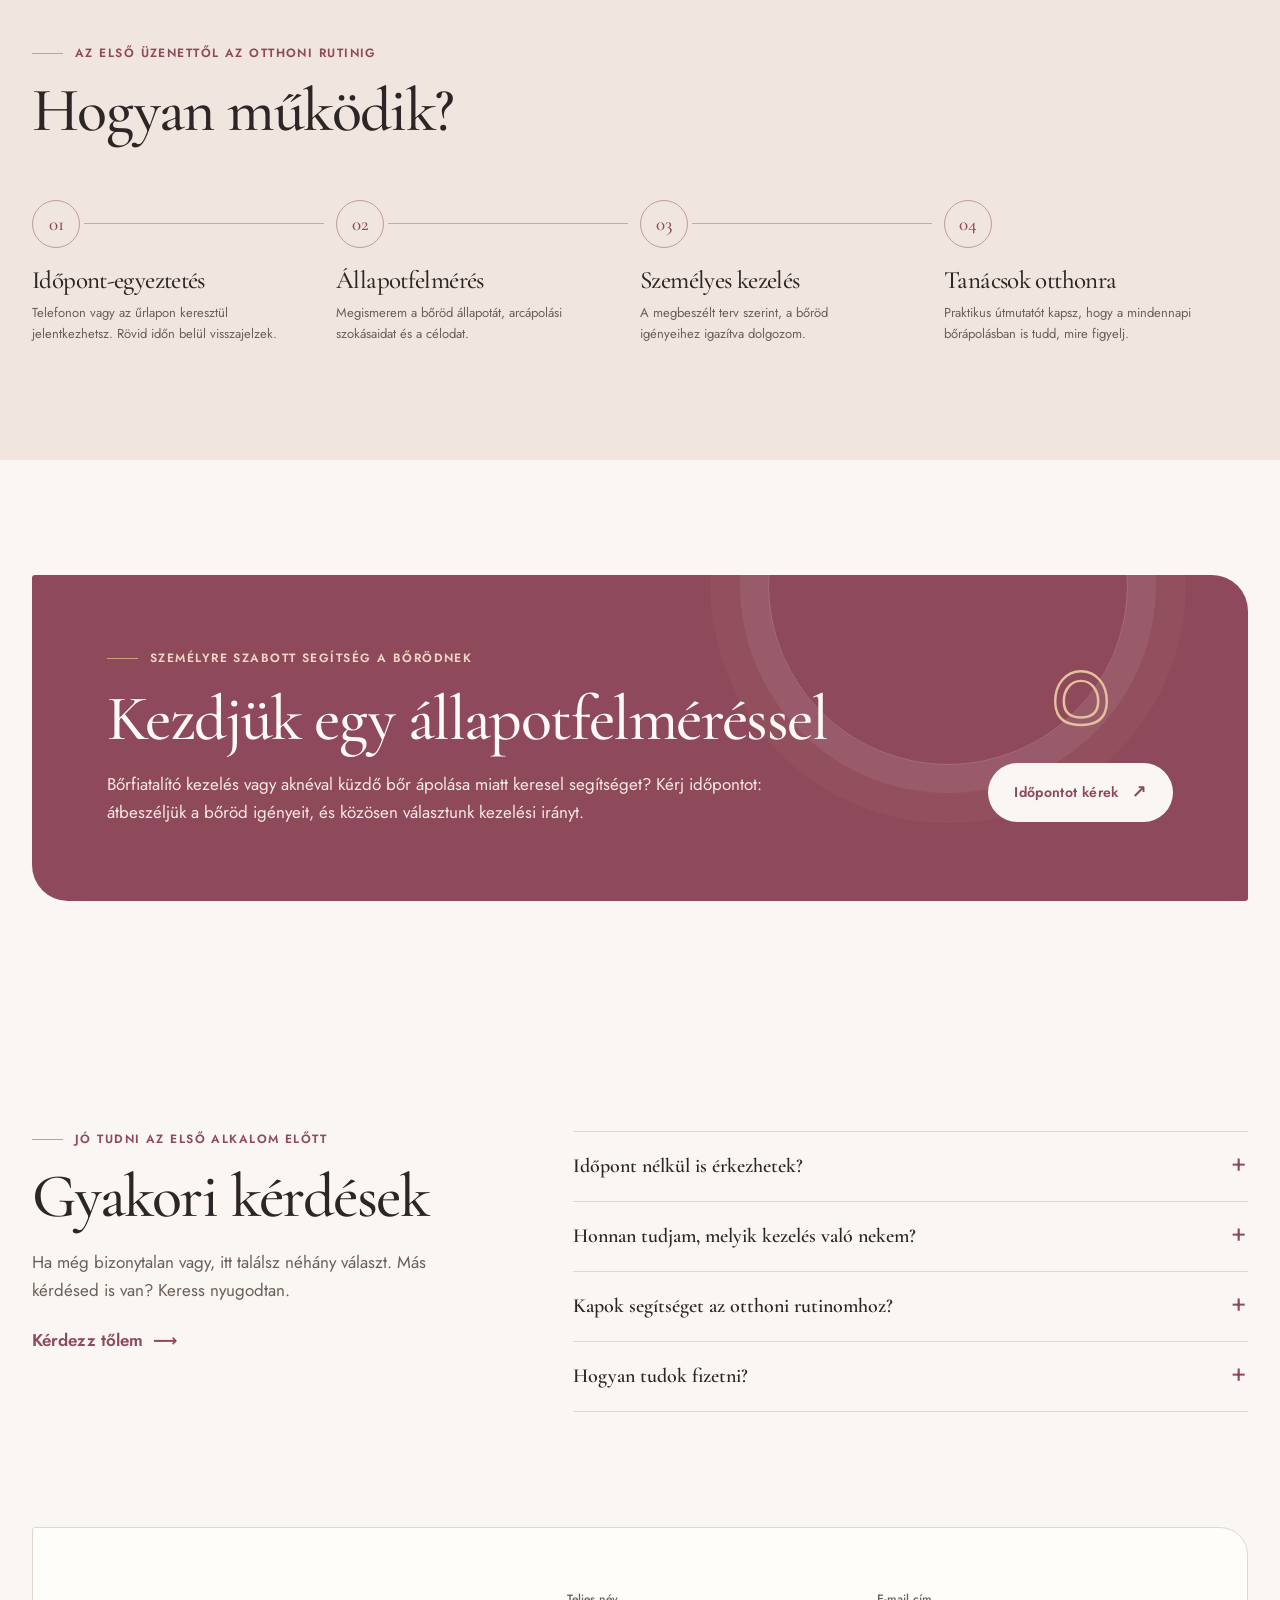
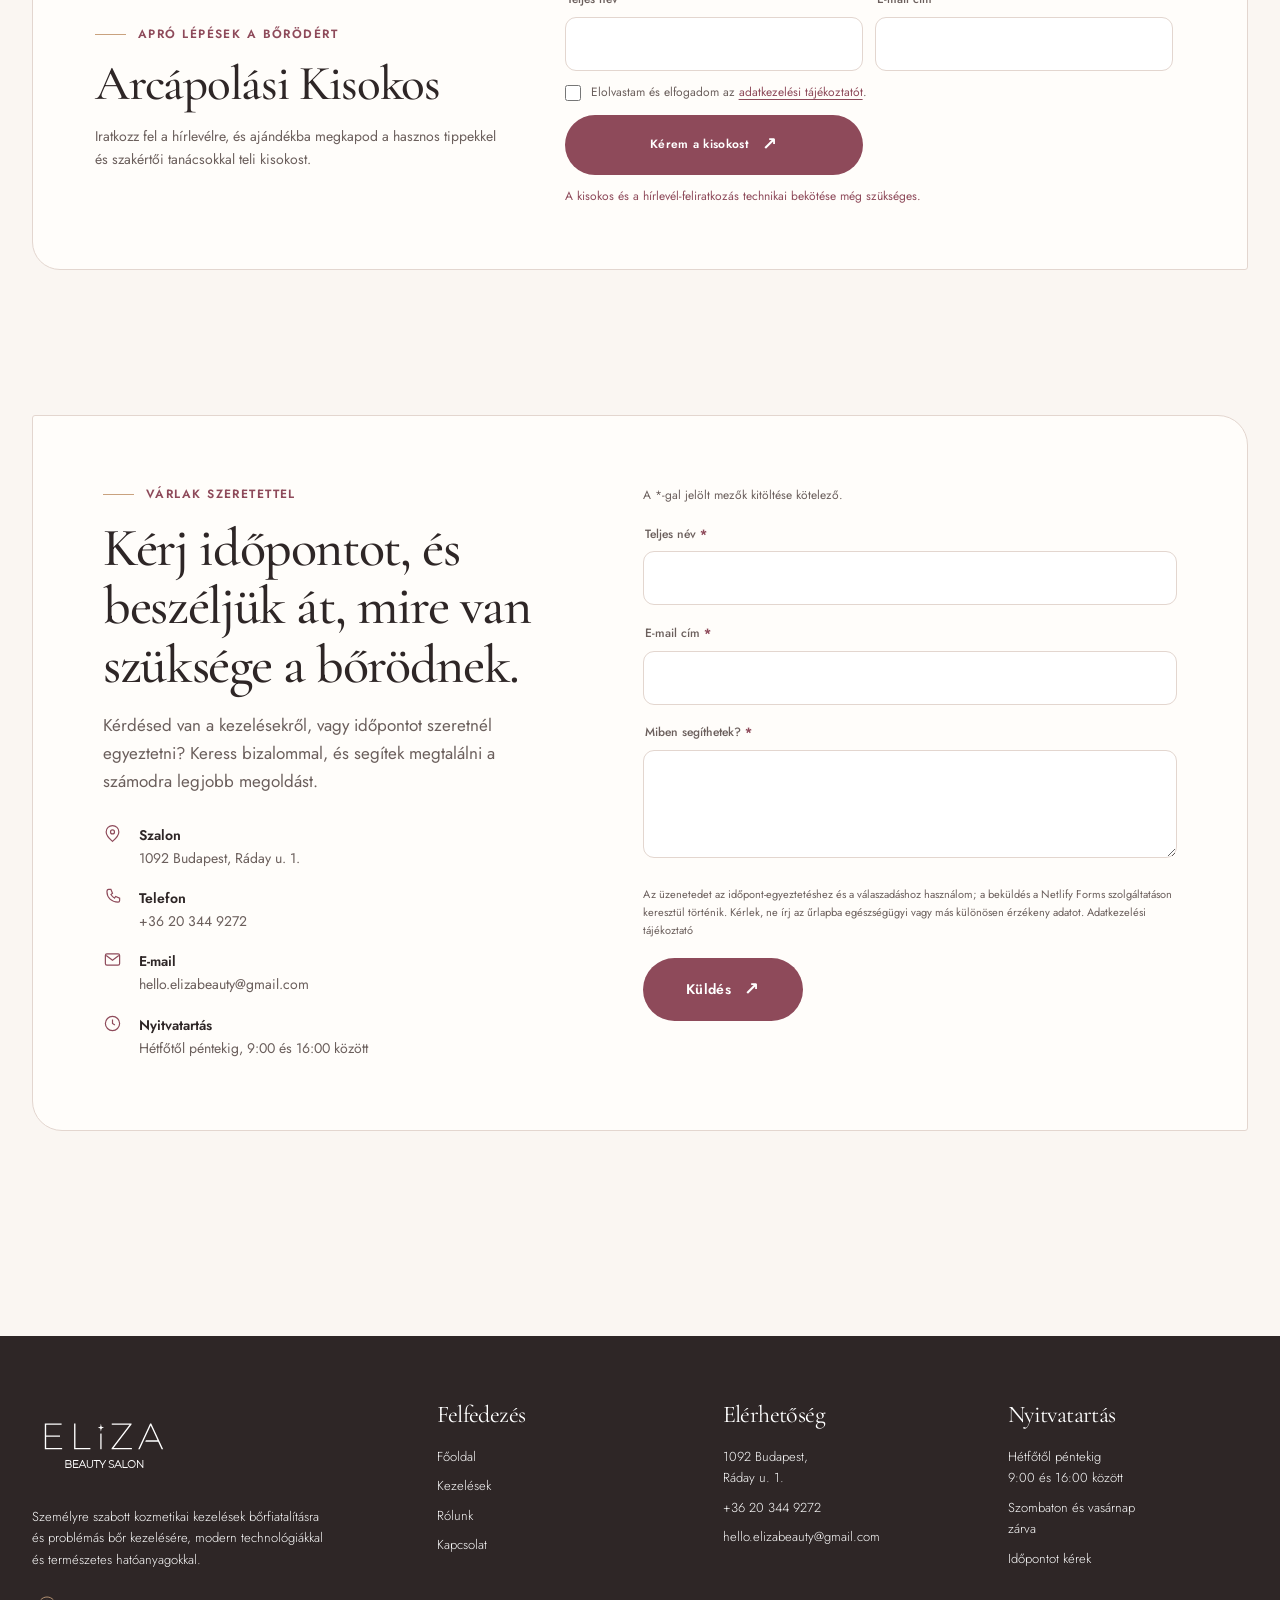
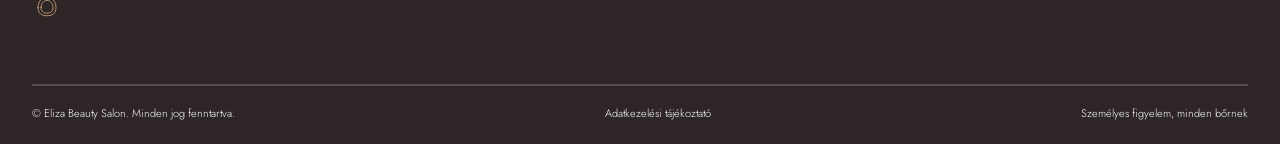
==== commit d062ddc7: "Űrlap-visszajelzések javítása" ====
--- a/public/index.html
+++ b/public/index.html
@@ -11,7 +11,7 @@
   <link rel="preconnect" href="https://fonts.googleapis.com">
   <link rel="preconnect" href="https://fonts.gstatic.com" crossorigin>
   <link rel="preload" as="style" href="https://fonts.googleapis.com/css2?family=Cormorant+Garamond:wght@400;500;600&family=Jost:wght@300;400;500;600&display=swap" onload="this.onload=null;this.rel='stylesheet'"><noscript><link href="https://fonts.googleapis.com/css2?family=Cormorant+Garamond:wght@400;500;600&family=Jost:wght@300;400;500;600&display=swap" rel="stylesheet"></noscript>
-  <link rel="stylesheet" href="site.css?v=20261029-2">
+  <link rel="stylesheet" href="site.css?v=20261029-3">
 <script type="application/ld+json">{"@context":"https://schema.org","@type":"BeautySalon","name":"Eliza Beauty Salon","description":"Személyre szabott kozmetikai kezelések bőrfiatalításra és problémás bőrre Budapesten.","telephone":"+36203449272","email":"hello.elizabeauty@gmail.com","address":{"@type":"PostalAddress","streetAddress":"Ráday utca 1.","addressLocality":"Budapest","postalCode":"1092","addressCountry":"HU"},"areaServed":{"@type":"City","name":"Budapest"},"openingHoursSpecification":[{"@type":"OpeningHoursSpecification","dayOfWeek":["https://schema.org/Monday","https://schema.org/Tuesday","https://schema.org/Wednesday","https://schema.org/Thursday","https://schema.org/Friday"],"opens":"09:00","closes":"16:00"}],"url":"https://elizasipos.netlify.app/","image":"https://elizasipos.netlify.app/images/eliza/reci.webp?v=20261029-2","logo":"https://elizasipos.netlify.app/logo/logo.svg?v=20261029-2","@id":"https://elizasipos.netlify.app/#salon"}</script>
 <script type="application/ld+json">{"@context":"https://schema.org","@type":"FAQPage","mainEntity":[{"@type":"Question","name":"Időpont nélkül is érkezhetek?","acceptedAnswer":{"@type":"Answer","text":"Nem, a kozmetikámban kizárólag előre egyeztetett időpontra tudlak fogadni."}},{"@type":"Question","name":"Honnan tudjam, melyik kezelés való nekem?","acceptedAnswer":{"@type":"Answer","text":"Az első találkozás alkalmával felmérem a bőröd állapotát, és átbeszéljük a számodra megfelelő kezelési tervet."}},{"@type":"Question","name":"Kapok segítséget az otthoni rutinomhoz?","acceptedAnswer":{"@type":"Answer","text":"Igen. Az első alkalmat követően megbeszéljük, mire figyelj a mindennapokban, és milyen termékek illenek a bőröd igényeihez."}},{"@type":"Question","name":"Hogyan tudok fizetni?","acceptedAnswer":{"@type":"Answer","text":"A szalonban bankkártyával és készpénzzel is fizethetsz."}}],"url":"https://elizasipos.netlify.app/"}</script>
 <link rel="canonical" href="https://elizasipos.netlify.app/">
@@ -129,6 +129,6 @@
     <div class="footer-col"><h3>Elérhetőség</h3><p>1092 Budapest,<br>Ráday u. 1.</p><a href="tel:+36203449272">+36 20 344 9272</a><a href="mailto:hello.elizabeauty@gmail.com">hello.elizabeauty@gmail.com</a></div>
     <div class="footer-col"><h3>Nyitvatartás</h3><p>Hétfőtől péntekig<br>9:00 és 16:00 között</p><p>Szombaton és vasárnap<br>zárva</p><a href="kapcsolat.html#idopont">Időpontot kérek</a></div>
   </div><div class="footer-bottom"><span>© Eliza Beauty Salon. Minden jog fenntartva.</span><a href="kapcsolat.html#adatkezeles">Adatkezelési tájékoztató</a><span class="signoff">Személyes figyelem, minden bőrnek</span></div></div></footer>
-  <script src="site.js?v=20261029-2" defer></script>
+  <script src="site.js?v=20261029-3" defer></script>
 </body>
 </html>
--- a/public/site.css
+++ b/public/site.css
@@ -24,5 +24,6 @@
     .care{color:var(--color-brand-text);background:var(--color-brand-surface)}.care:before{display:none}.care-layout{display:block}.care-head,.concerns-head{max-width:780px;margin:0 auto;text-align:center}.care-head .eyebrow,.concerns-head .eyebrow{justify-content:center}.care-head .title,.concerns-head .title{margin-top:16px;color:var(--color-brand-text)}.care-head>p,.concerns-head>p{max-width:700px;margin:18px auto 0;color:var(--color-brand-muted)}.care-list,.concern-grid{display:grid;grid-template-columns:repeat(4,minmax(0,1fr));gap:18px;margin-top:45px;border:0}.care .care-item,.concern-card{display:flex;flex-direction:column;align-items:flex-start;gap:0;min-height:270px;padding:27px 23px;border:1px solid var(--line);border-radius:3px 22px;background:#fffdfa}.care-icon,.concern-icon{width:55px;height:55px;display:grid;place-items:center;padding:10px;border:1px solid #eadbd3;border-radius:50%;background:var(--color-brand-surface)}.care-icon img,.concern-icon img{width:100%;height:100%;object-fit:contain}.care .care-item h3,.concern-card h3{margin-top:17px;color:var(--color-brand-text);font-size:22px;line-height:1.2}.care .care-item p,.concern-card p{max-width:none;margin-top:11px;color:var(--color-brand-muted);font-size:14px;line-height:1.6}.care-action{margin-top:33px;text-align:center}.concerns{background:#fffdfa}.concern-card{min-height:295px}.concern-card h3{min-height:2.4em}
     @media(max-width:980px){.care-list,.concern-grid{grid-template-columns:repeat(2,minmax(0,1fr))}.care .care-item,.concern-card{min-height:250px}}
     @media(max-width:760px){.care-list,.concern-grid{grid-template-columns:1fr;gap:13px;margin-top:30px}.care .care-item,.concern-card{min-height:0;padding:24px}.concern-card h3{min-height:0}}
+    .required-note{margin:0;color:var(--color-brand-muted);font-size:12px}.required-mark{color:var(--color-brand-primary);font-weight:700}.field-error{display:block;color:#a12636;font-size:13px;line-height:1.45}.booking-form [aria-invalid="true"]{border-color:#a12636;box-shadow:0 0 0 2px #a126361a}.booking-form .btn:disabled{opacity:.7;cursor:wait;transform:none;box-shadow:none}.booking-form[aria-busy="true"] .form-status{font-weight:500}
     @media(prefers-reduced-motion:reduce){html{scroll-behavior:auto}*,*::before,*::after{animation-duration:.01ms!important;animation-iteration-count:1!important;transition-duration:.01ms!important;scroll-behavior:auto!important}.reveal{opacity:1;transform:none}}
     .guide-consent{grid-column:1/-1;display:flex;align-items:flex-start;gap:10px;color:var(--color-brand-muted);font-size:12px;line-height:1.5}.guide-consent input{width:16px;height:16px;flex:none;margin:2px 0;accent-color:var(--color-brand-primary)}.guide-consent a{color:var(--color-brand-primary);text-decoration:underline;text-underline-offset:3px}
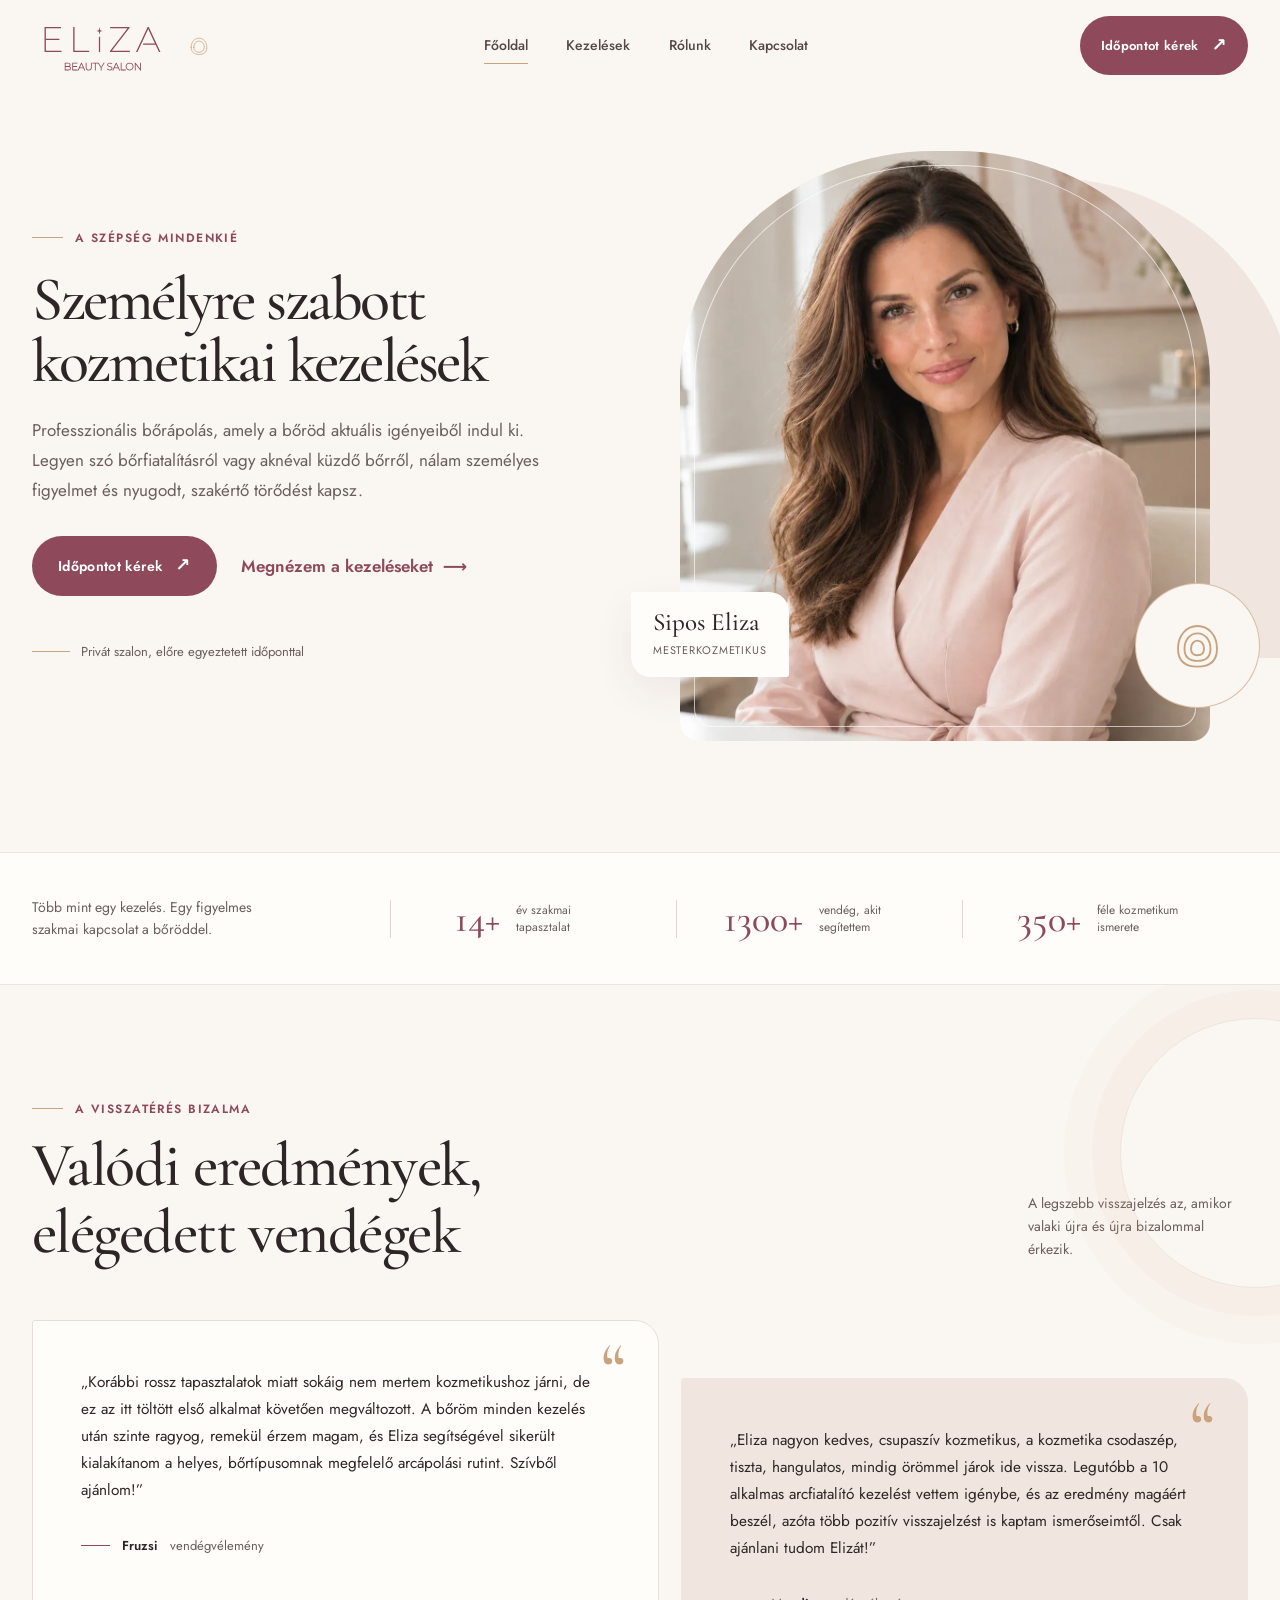
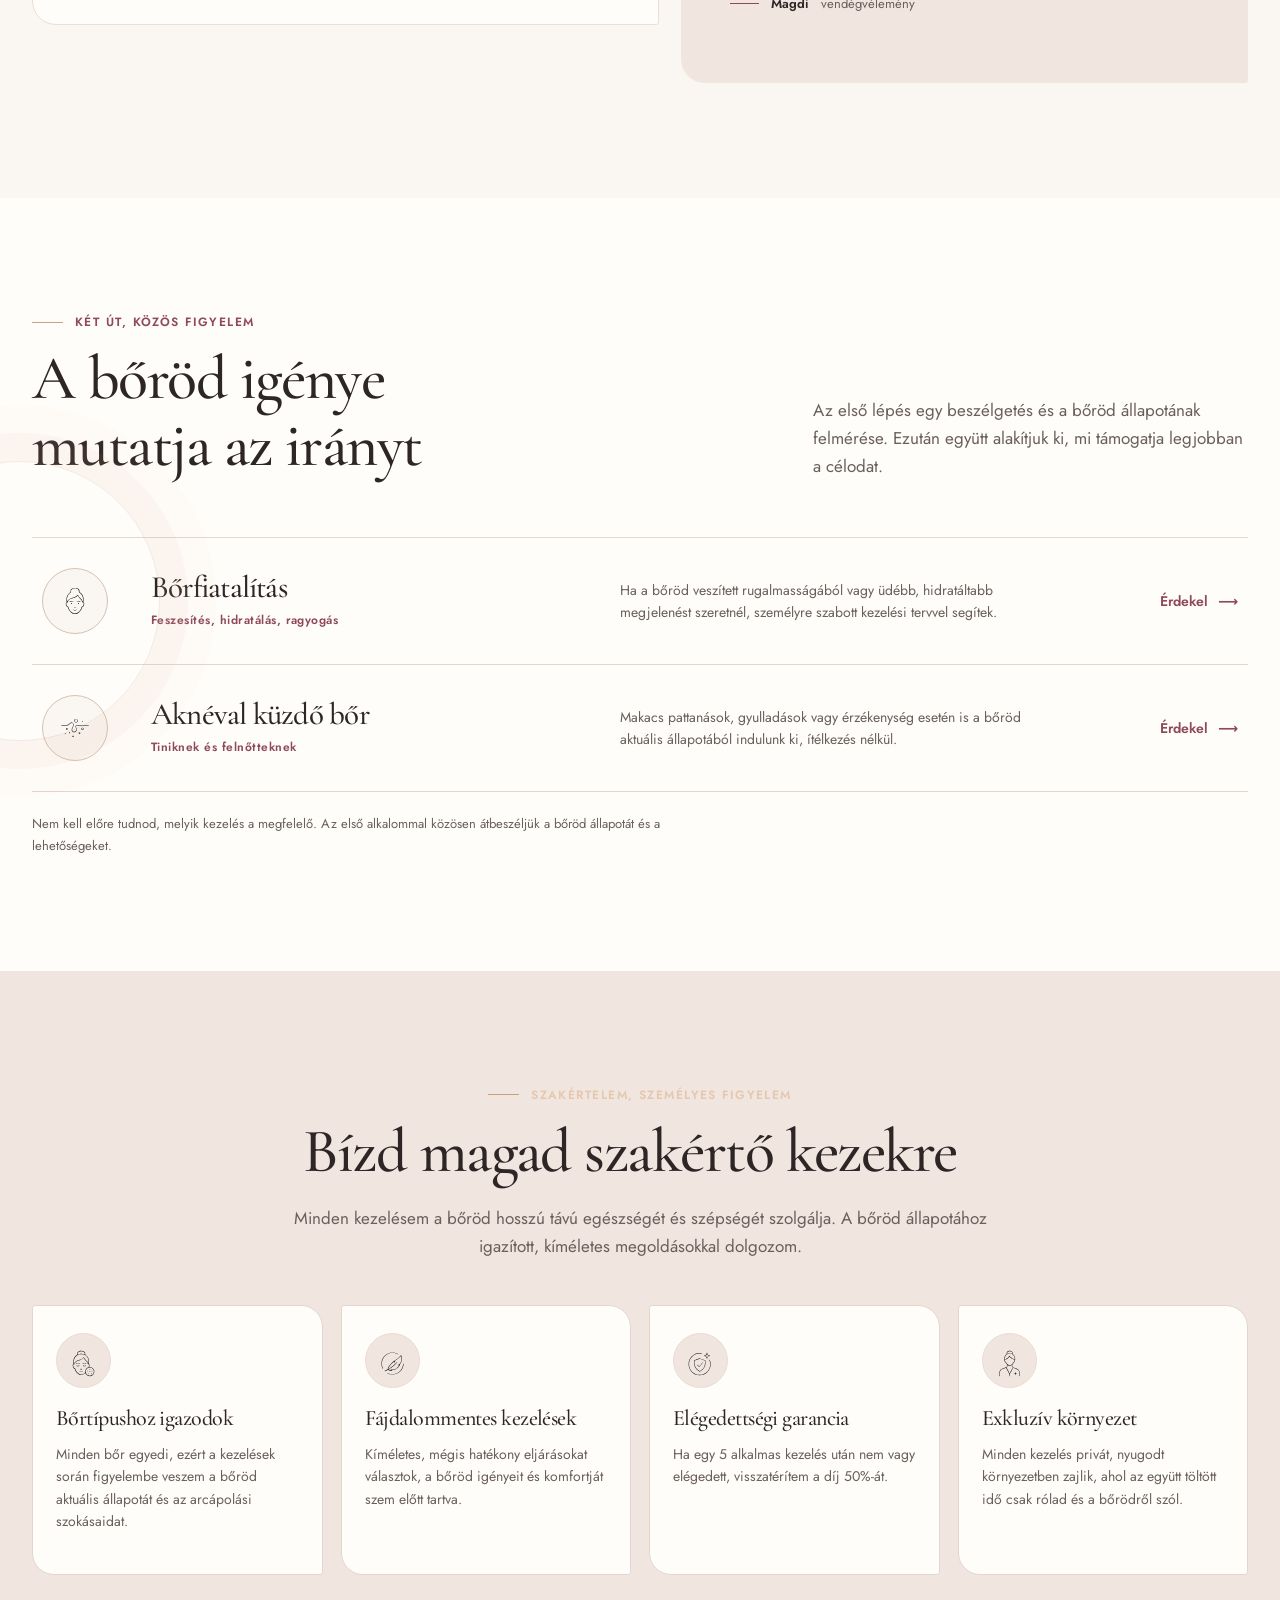
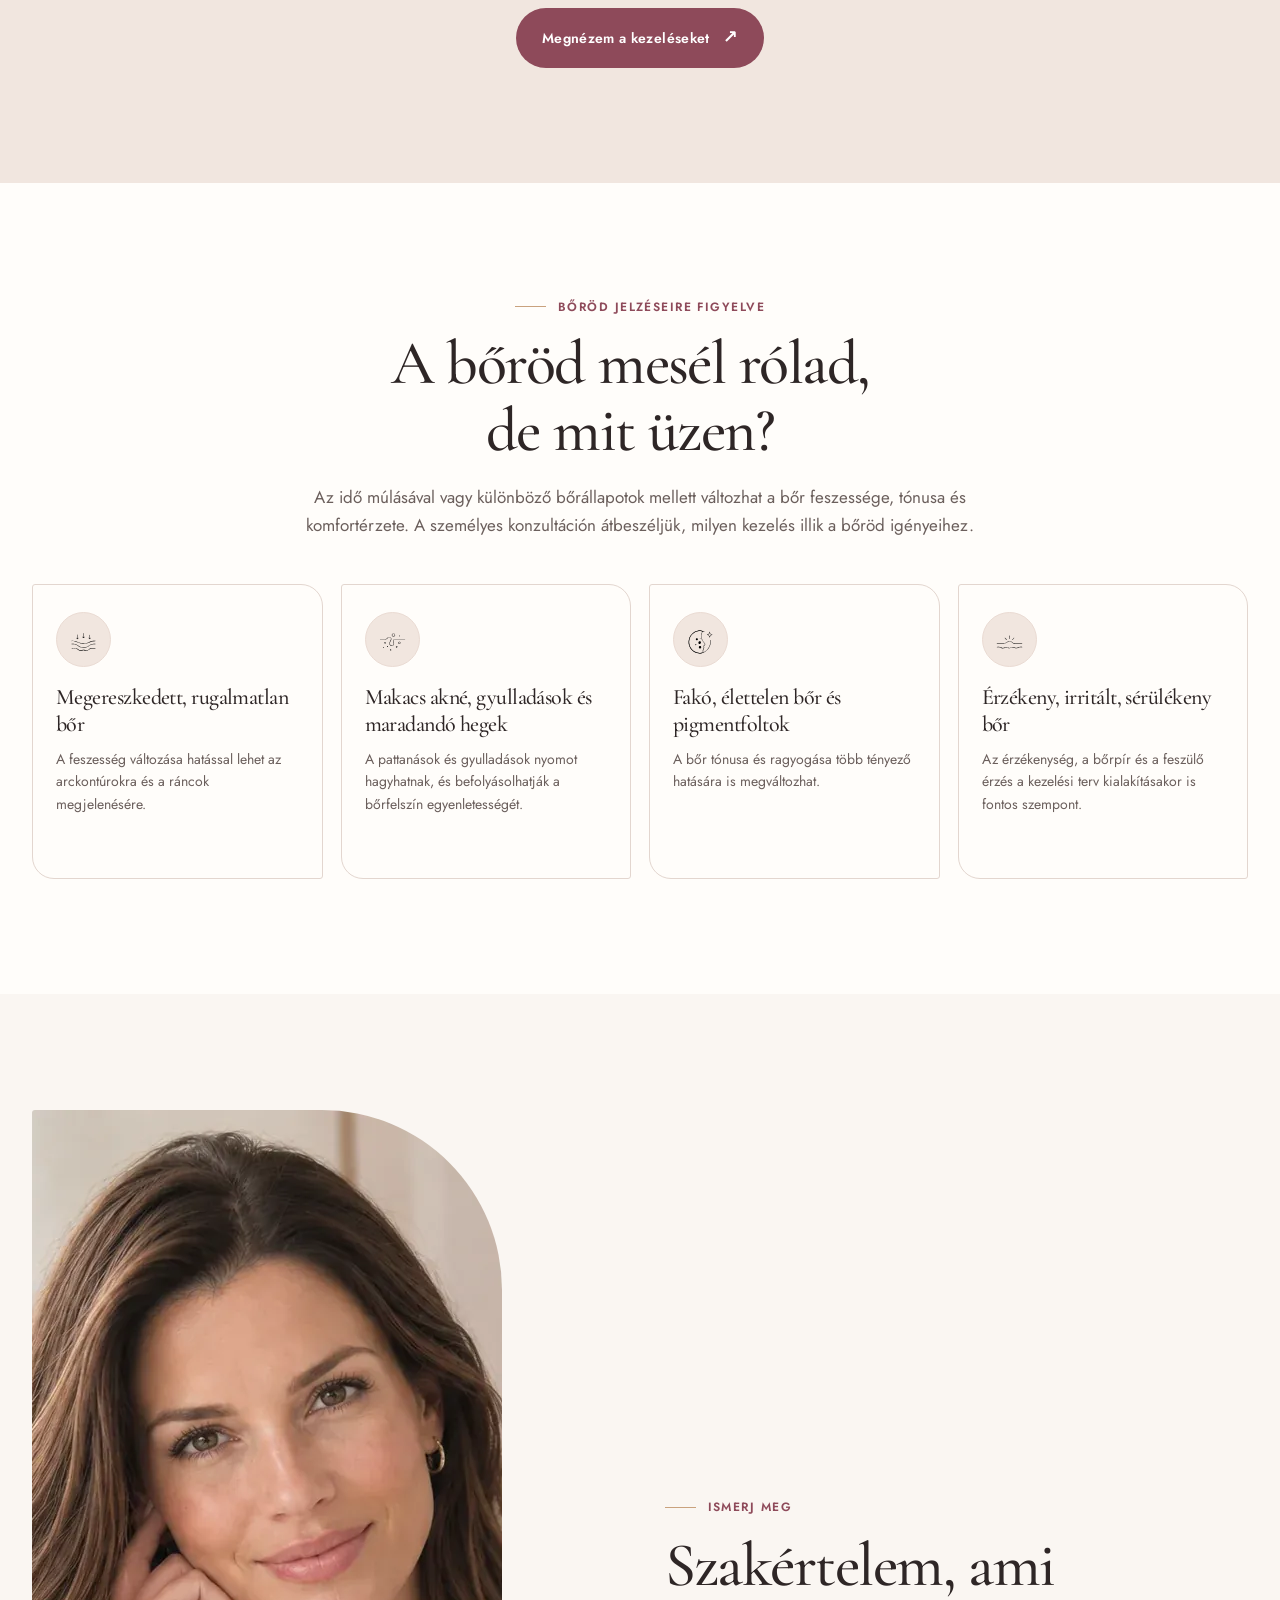
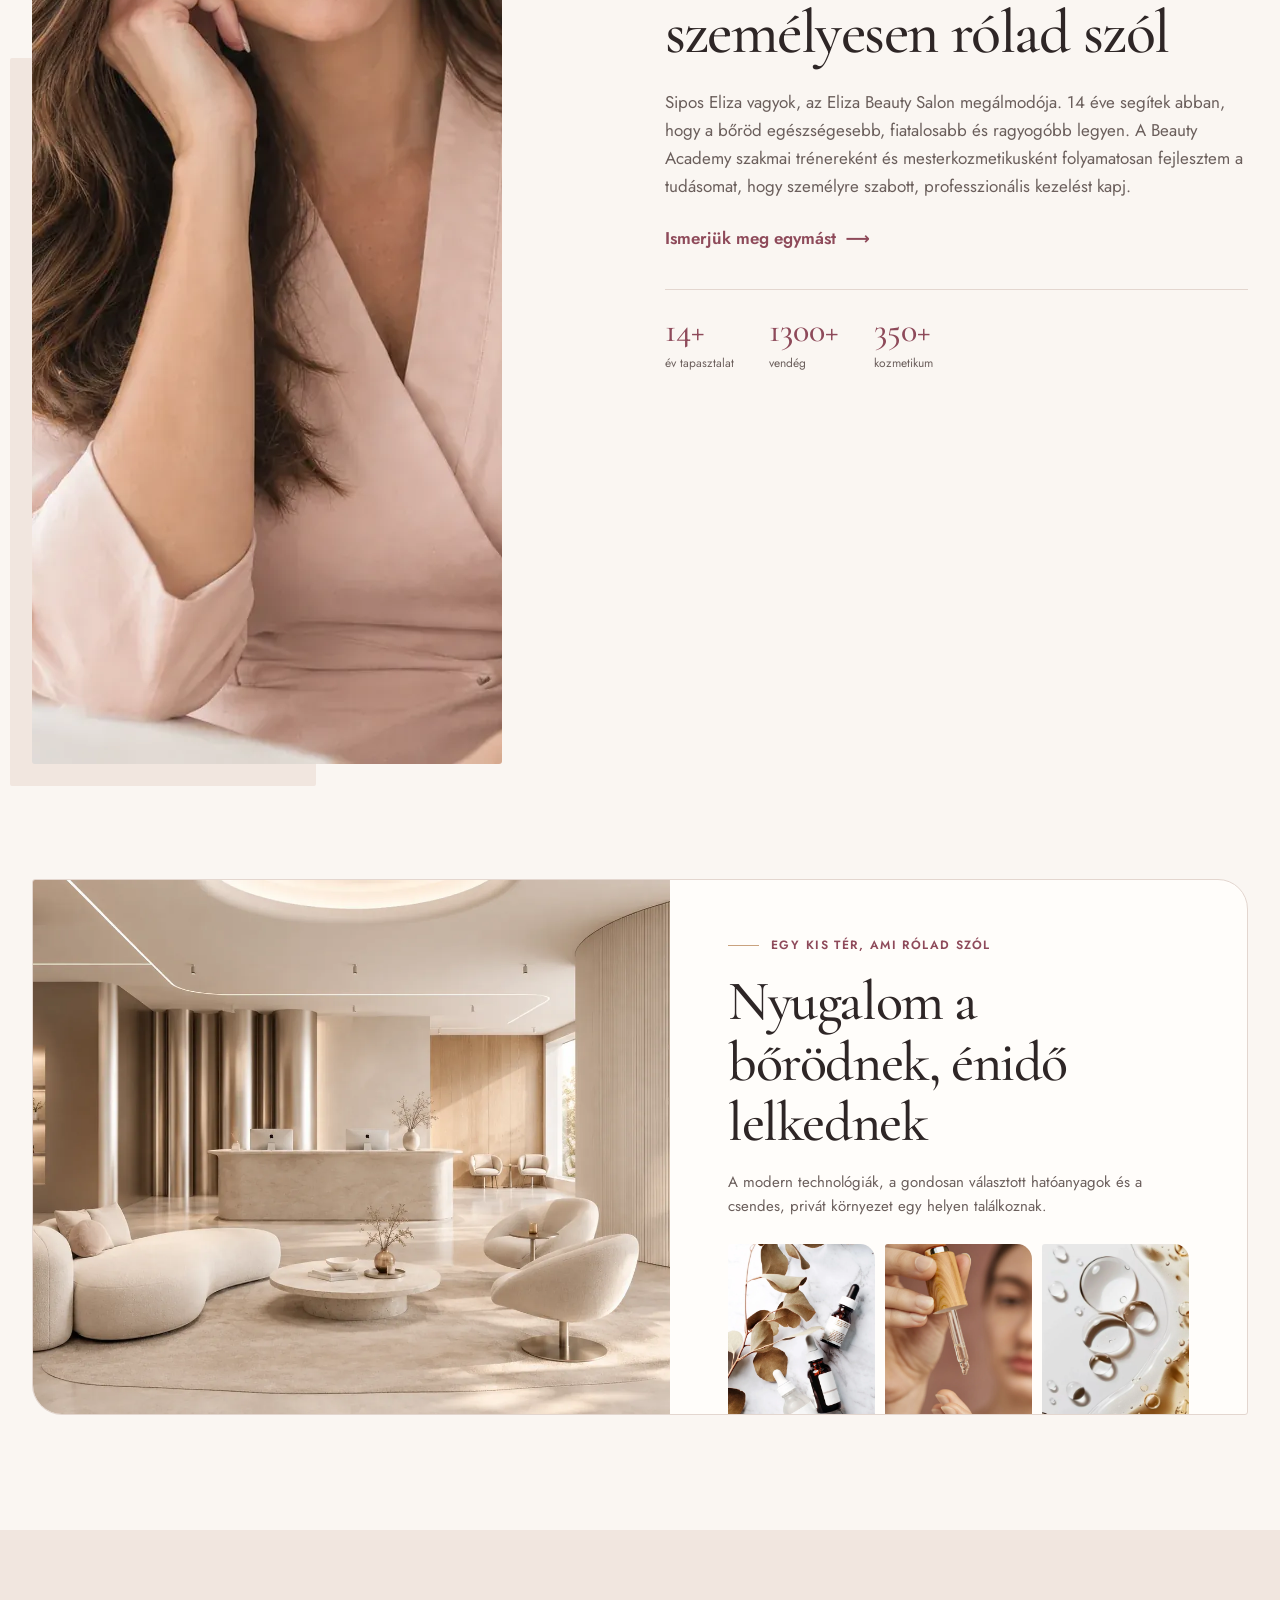
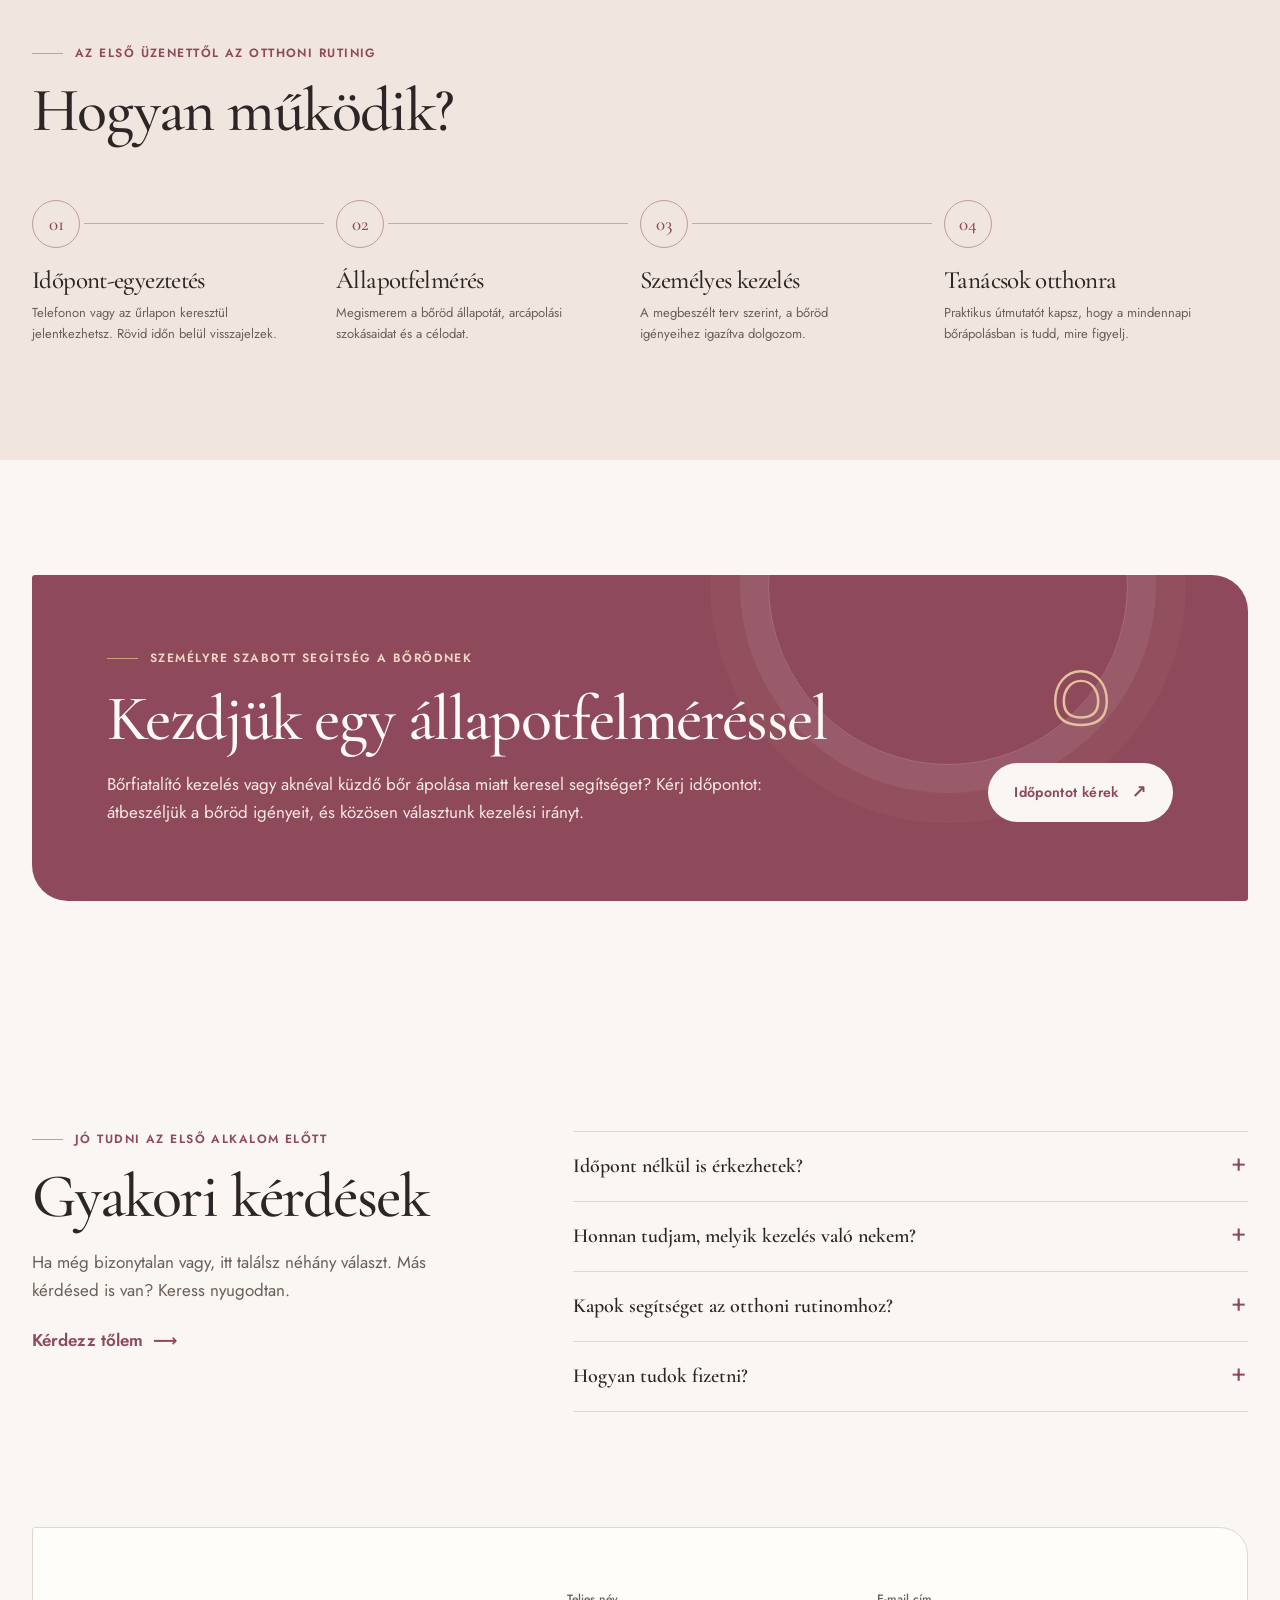
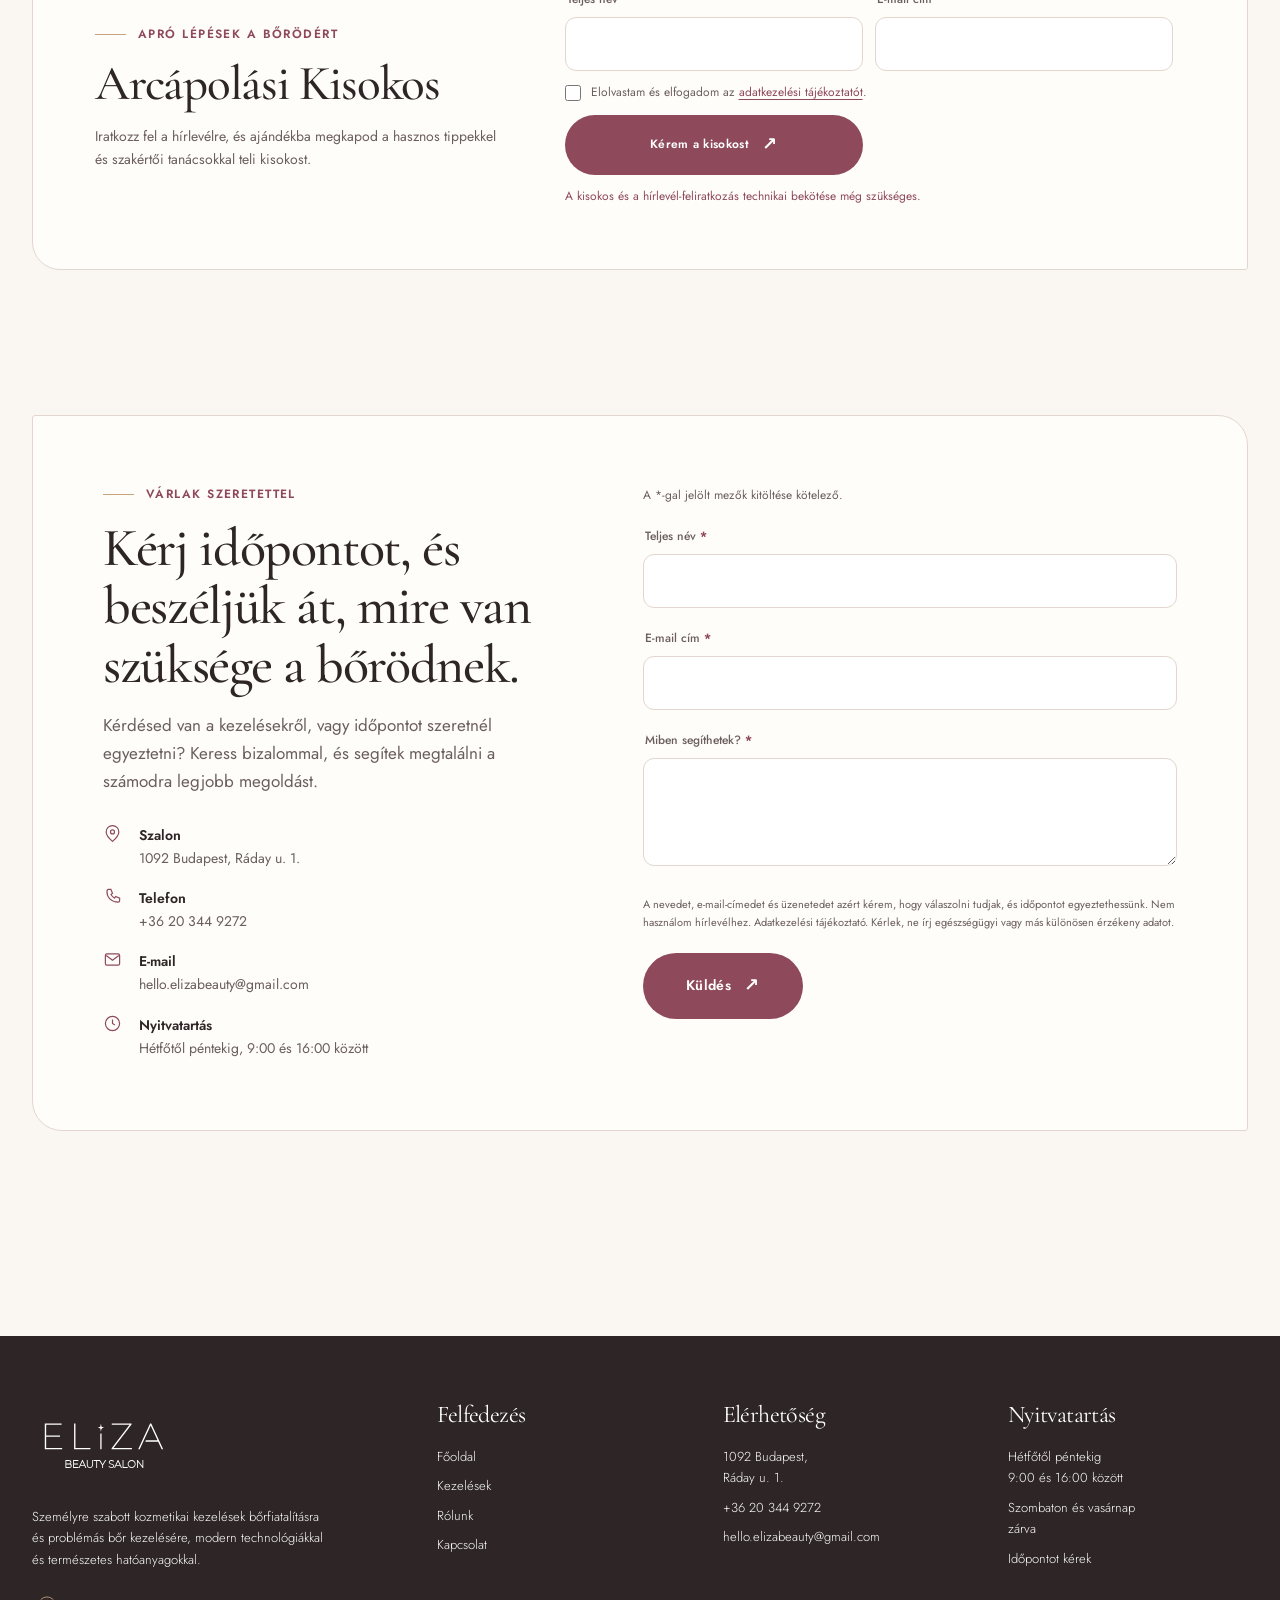
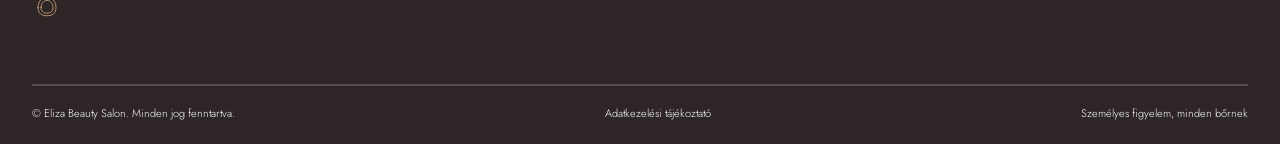
==== commit 66eb0cf0: "Űrlap adatvédelmi tájékoztató frissítése" ====
--- a/public/index.html
+++ b/public/index.html
@@ -120,7 +120,7 @@
       <div class="contact-copy"><div class="eyebrow">Várlak szeretettel</div><h2 class="title">Kérj időpontot, és beszéljük át, mire van szüksége a bőrödnek.</h2><p>Kérdésed van a kezelésekről, vagy időpontot szeretnél egyeztetni? Keress bizalommal, és segítek megtalálni a számodra legjobb megoldást.</p>
         <div class="contact-details"><div class="contact-detail"><svg viewBox="0 0 24 24" fill="none" stroke="currentColor" stroke-width="1.5" aria-hidden="true"><path d="M20 10c0 5-8 12-8 12S4 15 4 10a8 8 0 1 1 16 0Z"/><circle cx="12" cy="10" r="2.5"/></svg><div><strong>Szalon</strong>1092 Budapest, Ráday u. 1.</div></div><div class="contact-detail"><svg viewBox="0 0 24 24" fill="none" stroke="currentColor" stroke-width="1.5" aria-hidden="true"><path d="M7 3h3l2 5-2 1.5a15 15 0 0 0 4.5 4.5L16 12l5 2v3c0 1.1-.9 2-2 2C10.7 19 5 13.3 5 6c0-1.7.8-3 2-3Z"/></svg><div><strong>Telefon</strong><a href="tel:+36203449272">+36 20 344 9272</a></div></div><div class="contact-detail"><svg viewBox="0 0 24 24" fill="none" stroke="currentColor" stroke-width="1.5" aria-hidden="true"><rect x="3" y="5" width="18" height="14" rx="2"/><path d="m4 7 8 6 8-6"/></svg><div><strong>E-mail</strong><a href="mailto:hello.elizabeauty@gmail.com">hello.elizabeauty@gmail.com</a></div></div><div class="contact-detail"><svg viewBox="0 0 24 24" fill="none" stroke="currentColor" stroke-width="1.5" aria-hidden="true"><circle cx="12" cy="12" r="9"/><path d="M12 7v5l3 2"/></svg><div><strong>Nyitvatartás</strong>Hétfőtől péntekig, 9:00 és 16:00 között</div></div></div>
       </div>
-      <form class="booking-form netlify-form" name="fooldal-idopontkeres" method="POST" action="/koszonjuk.html" data-netlify="true" netlify-honeypot="bot-field"><input type="hidden" name="form-name" value="fooldal-idopontkeres"><div hidden><label>Ne töltsd ki ezt a mezőt: <input name="bot-field" tabindex="-1" autocomplete="off"></label></div><div class="field"><label for="booking-name">Teljes név</label><input id="booking-name" name="name" autocomplete="name" required></div><div class="field"><label for="booking-email">E-mail cím</label><input id="booking-email" type="email" name="email" autocomplete="email" required></div><div class="field"><label for="booking-message">Miben segíthetek?</label><textarea id="booking-message" name="message" required></textarea></div><p class="consent-note">Az üzenetedet az időpont-egyeztetéshez és a válaszadáshoz használom; a beküldés a Netlify Forms szolgáltatáson keresztül történik. Kérlek, ne írj az űrlapba egészségügyi vagy más különösen érzékeny adatot. <a href="kapcsolat.html#adatkezeles">Adatkezelési tájékoztató</a></p><button class="btn" type="submit">Küldés <span class="arrow" aria-hidden="true">↗</span></button><p class="form-status" aria-live="polite"></p></form>
+      <form class="booking-form netlify-form" name="fooldal-idopontkeres" method="POST" action="/koszonjuk.html" data-netlify="true" netlify-honeypot="bot-field"><input type="hidden" name="form-name" value="fooldal-idopontkeres"><div hidden><label>Ne töltsd ki ezt a mezőt: <input name="bot-field" tabindex="-1" autocomplete="off"></label></div><div class="field"><label for="booking-name">Teljes név</label><input id="booking-name" name="name" autocomplete="name" required></div><div class="field"><label for="booking-email">E-mail cím</label><input id="booking-email" type="email" name="email" autocomplete="email" required></div><div class="field"><label for="booking-message">Miben segíthetek?</label><textarea id="booking-message" name="message" required></textarea></div><p class="consent-note">A nevedet, e-mail-címedet és üzenetedet azért kérem, hogy válaszolni tudjak, és időpontot egyeztethessünk. Nem használom hírlevélhez. <a href="kapcsolat.html#adatkezeles">Adatkezelési tájékoztató</a>. Kérlek, ne írj egészségügyi vagy más különösen érzékeny adatot.</p><button class="btn" type="submit">Küldés <span class="arrow" aria-hidden="true">↗</span></button><p class="form-status" aria-live="polite"></p></form>
     </div></div></section>
   </main>
   <footer class="footer"><div class="page-container"><div class="footer-top">
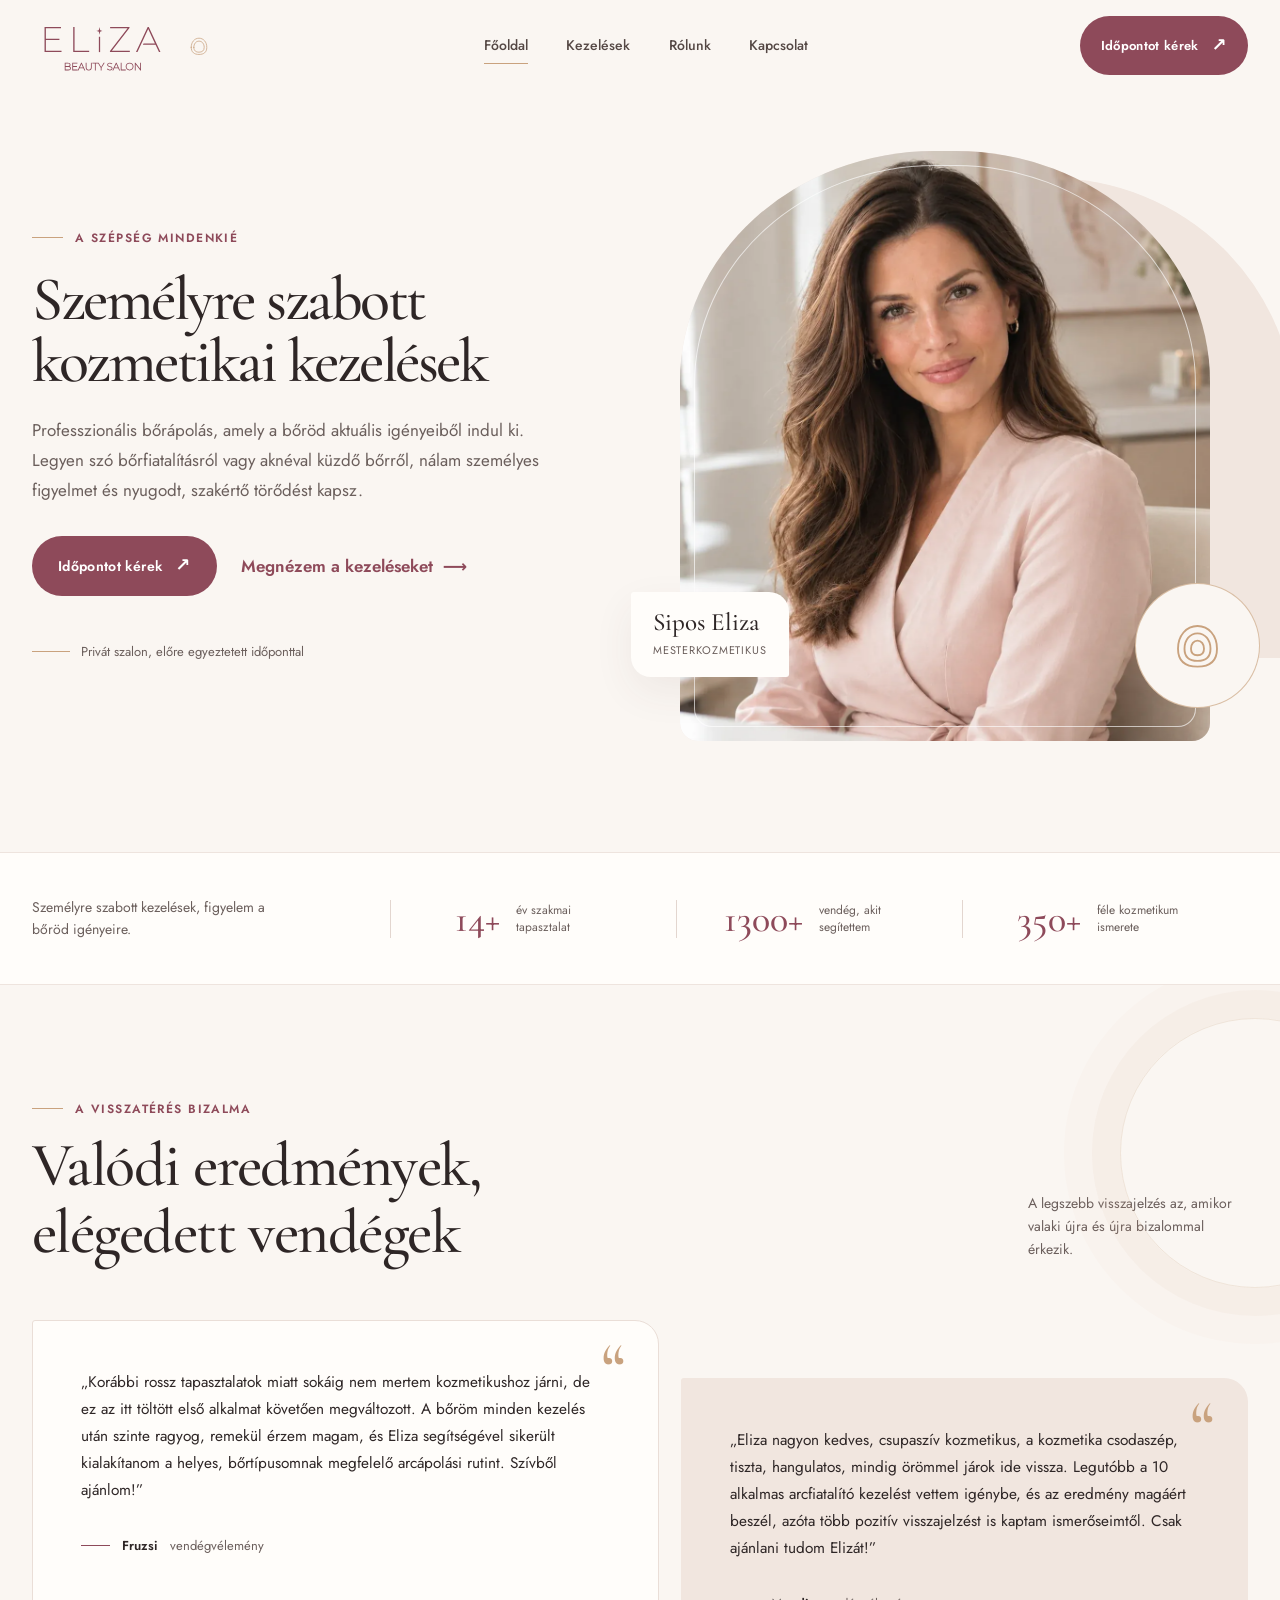
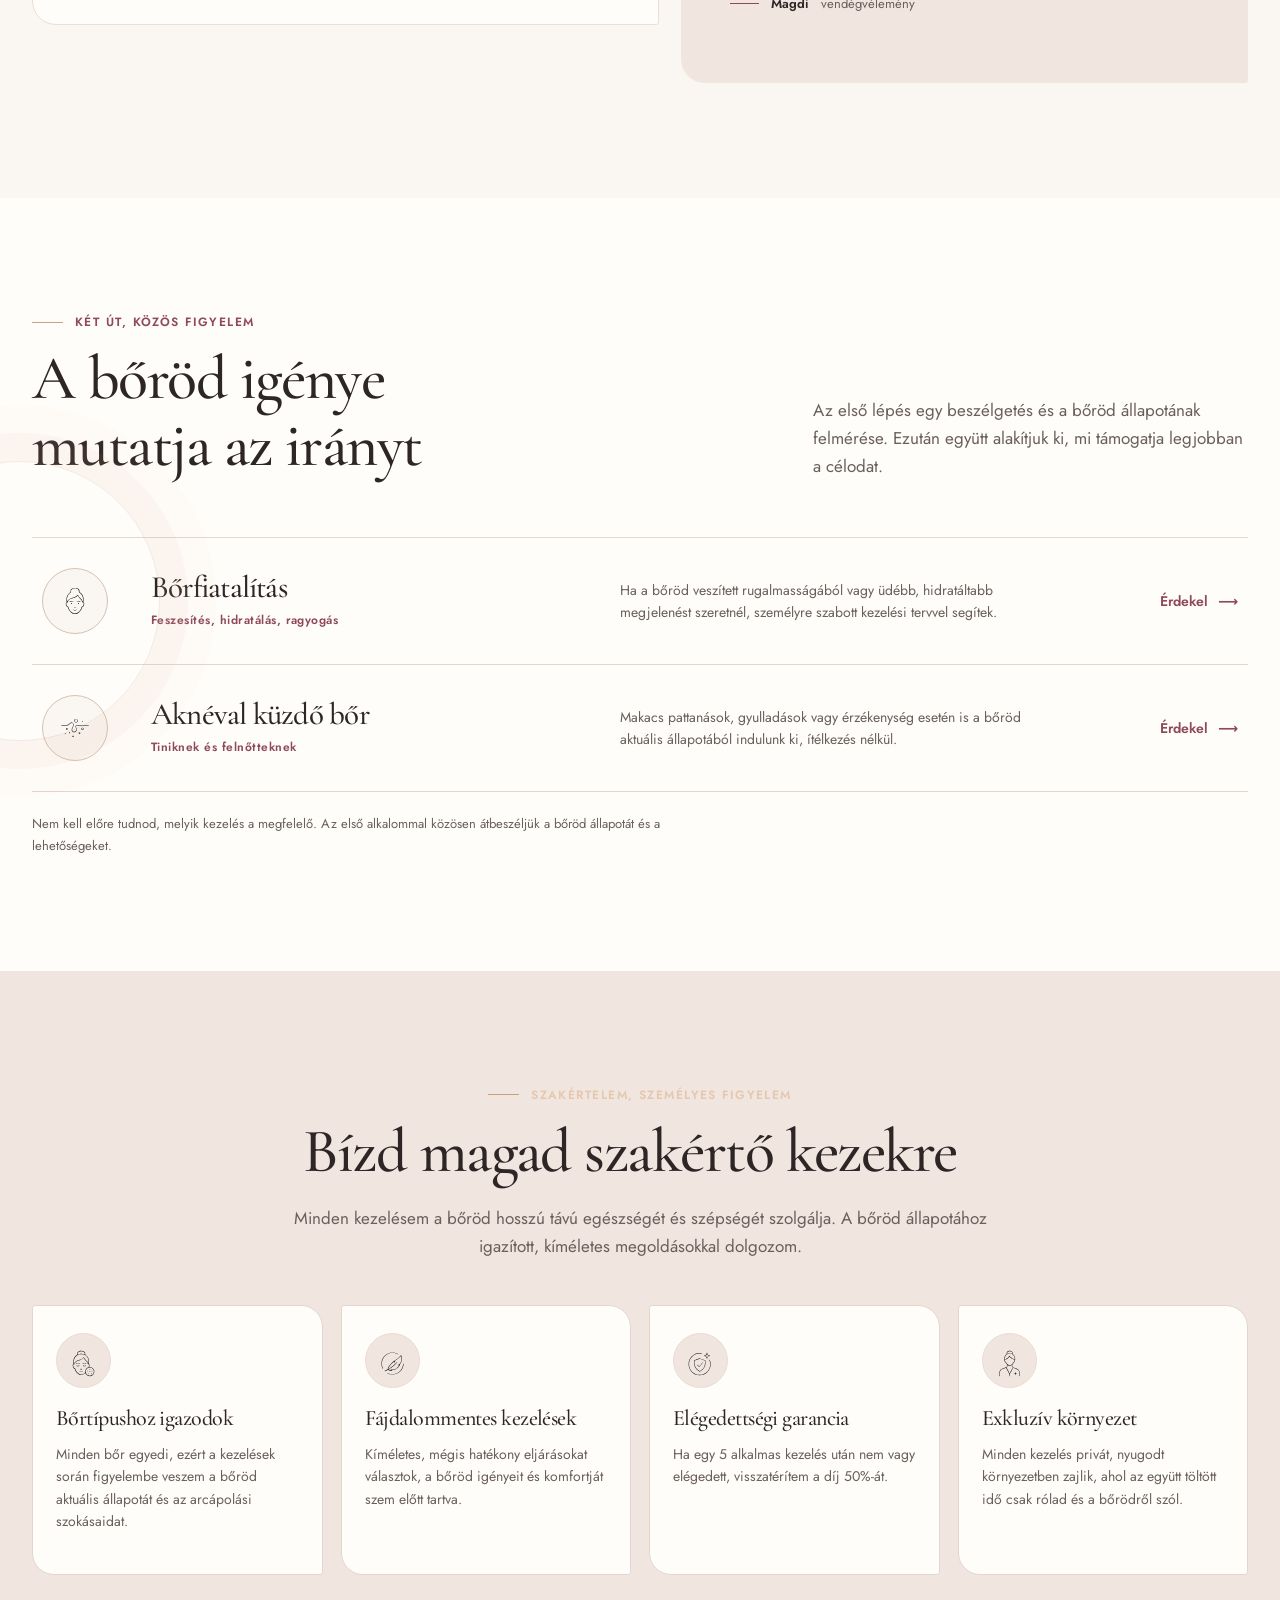
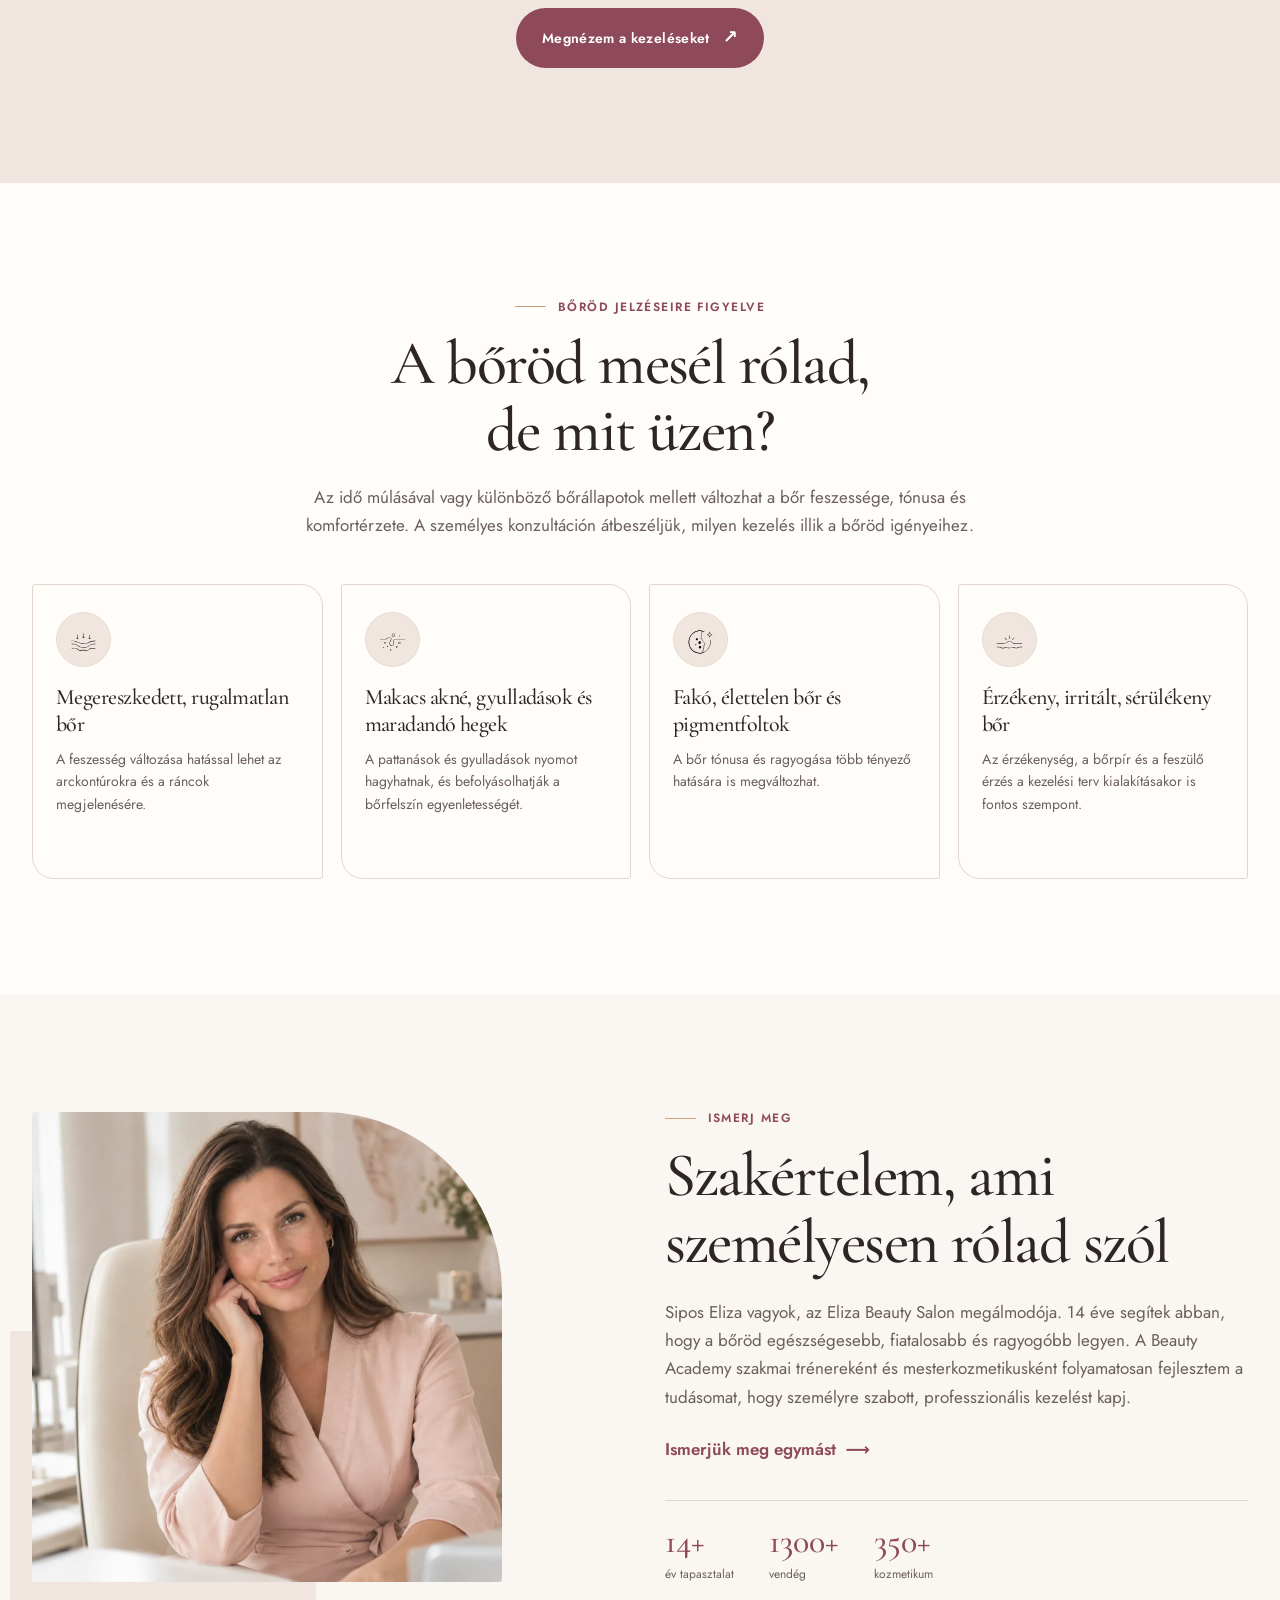
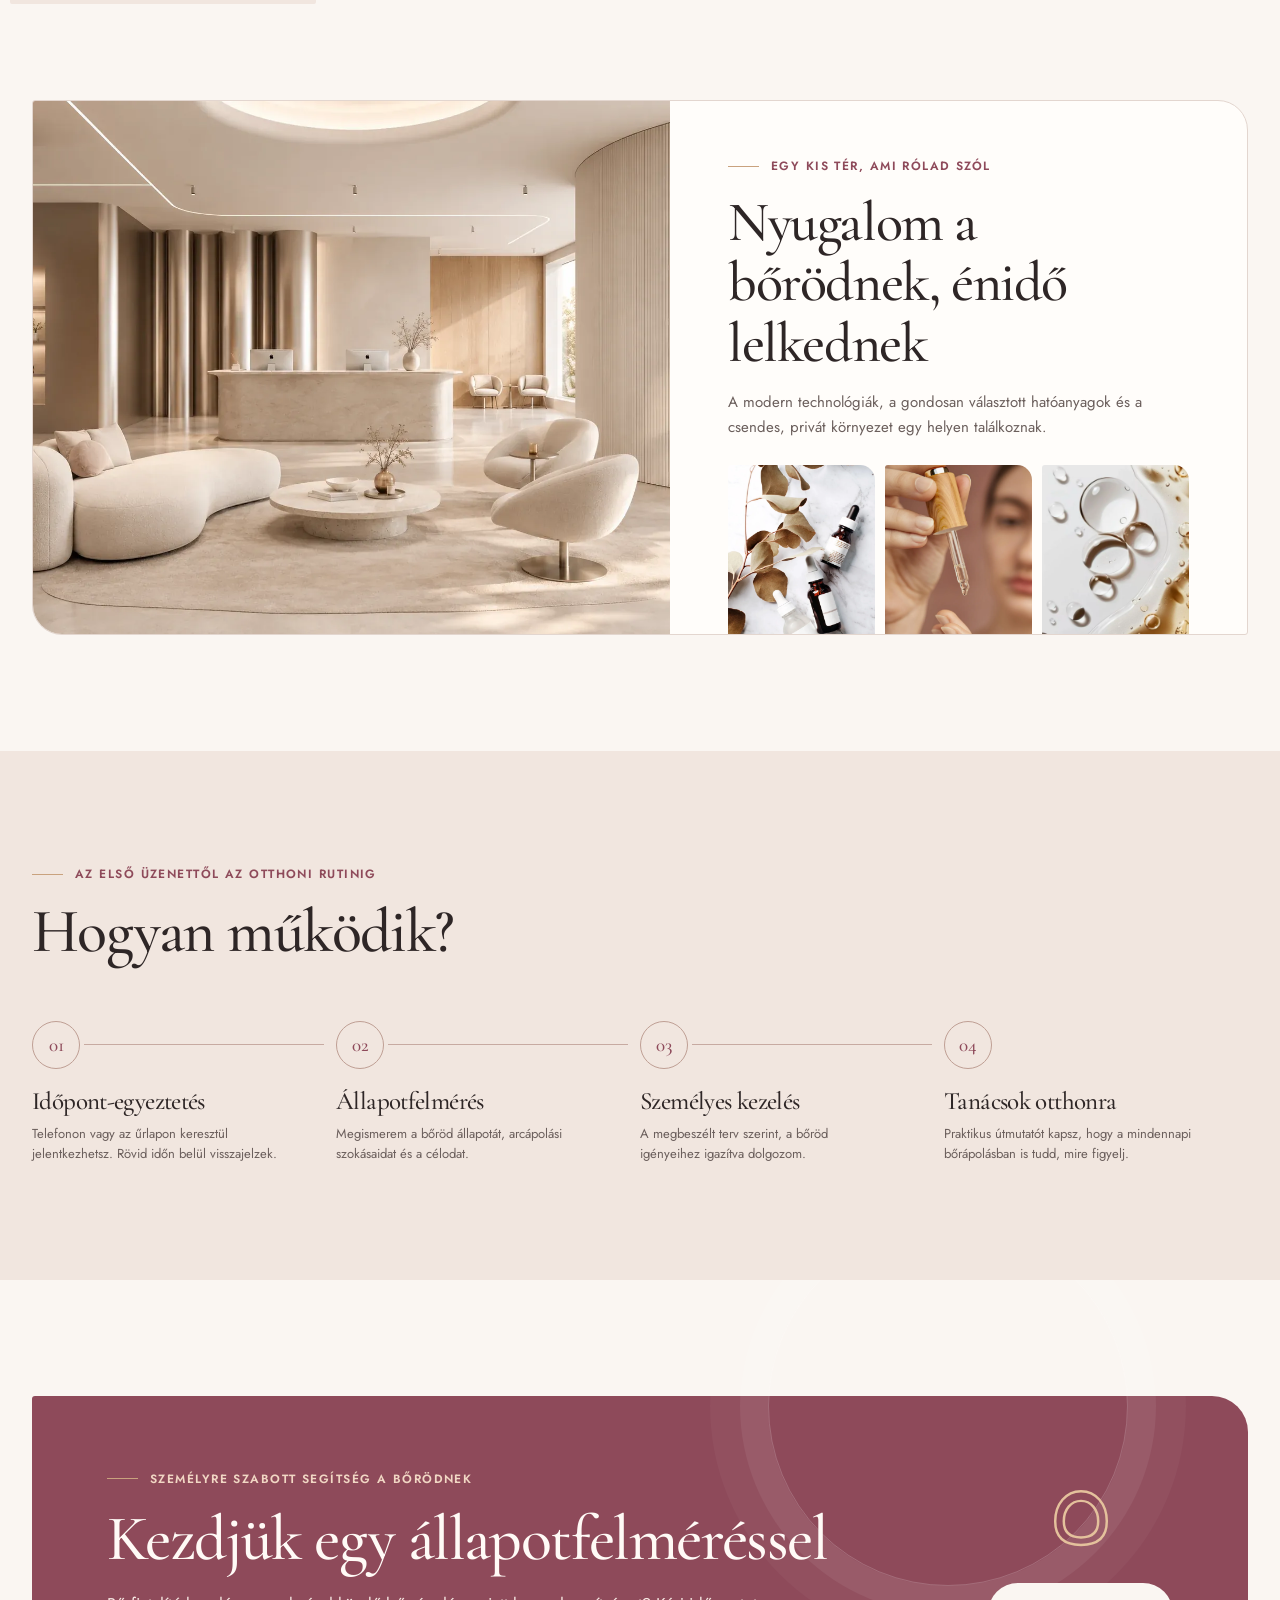
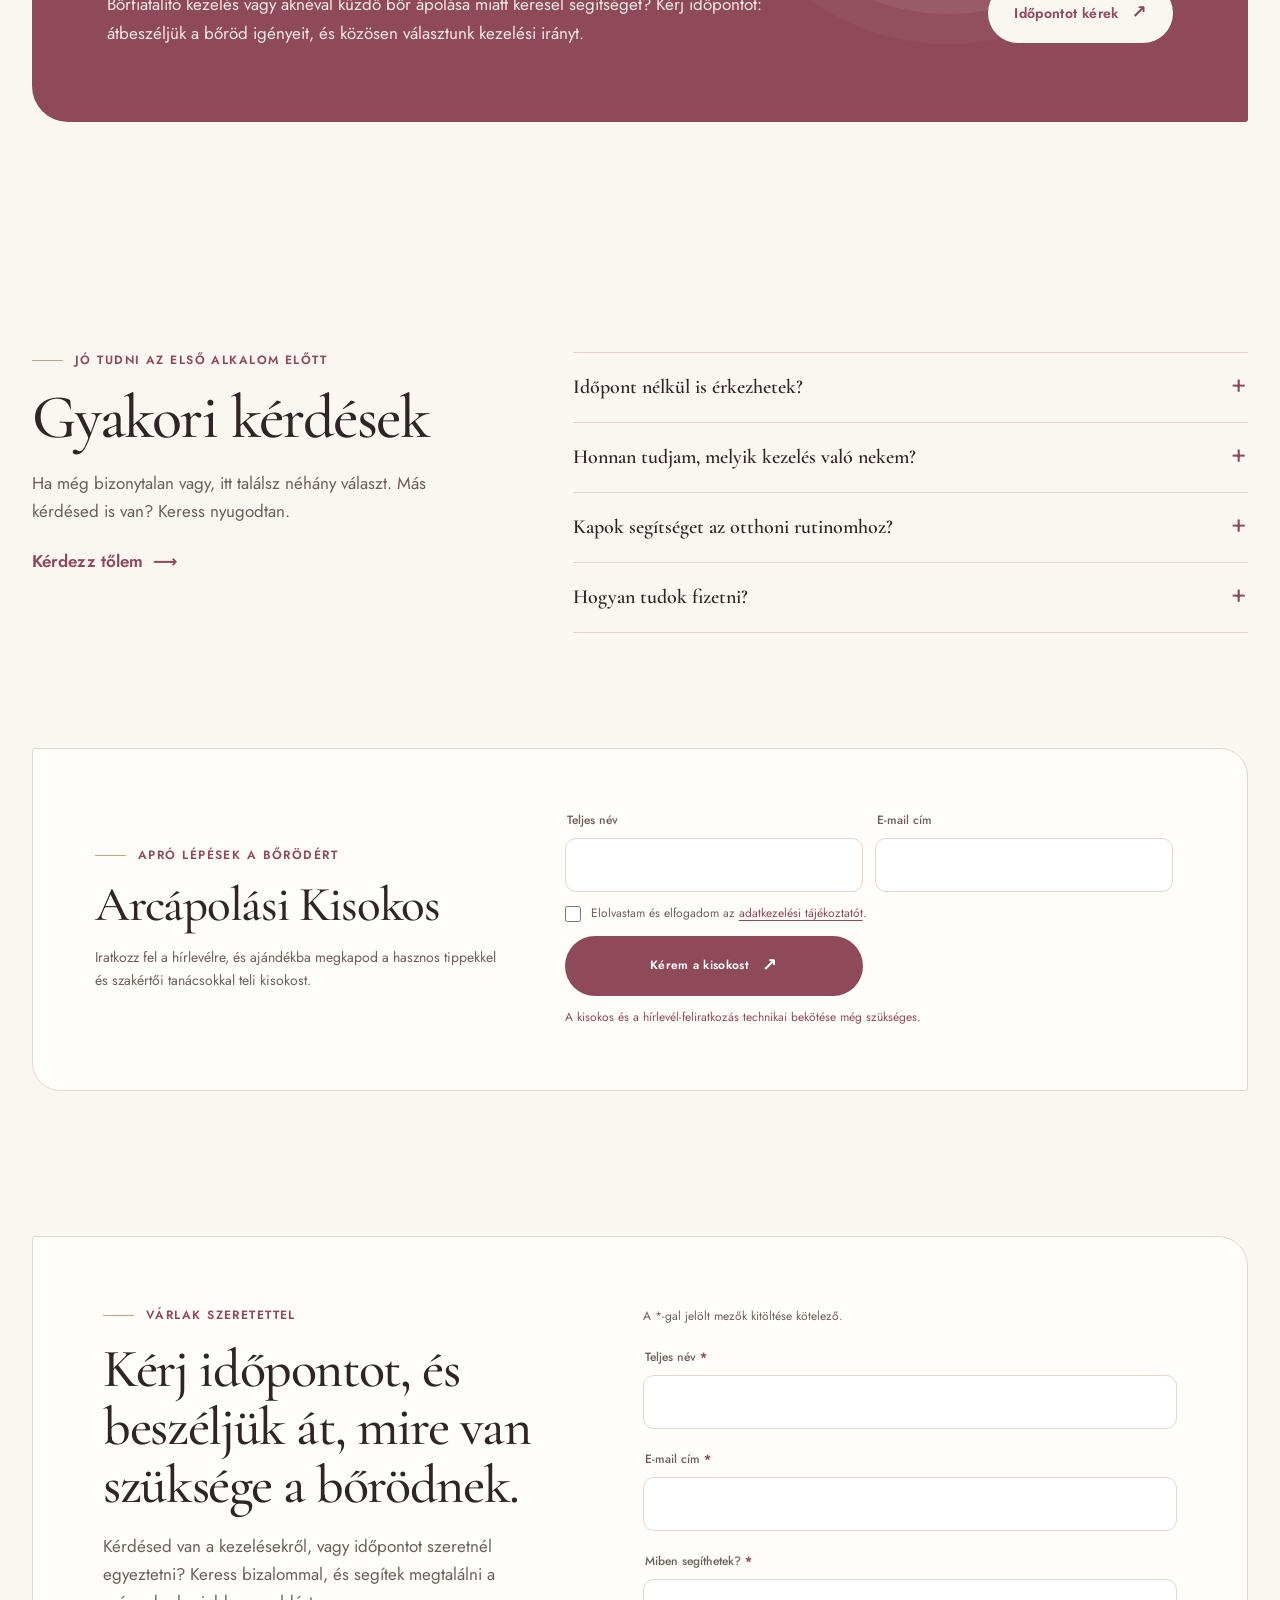
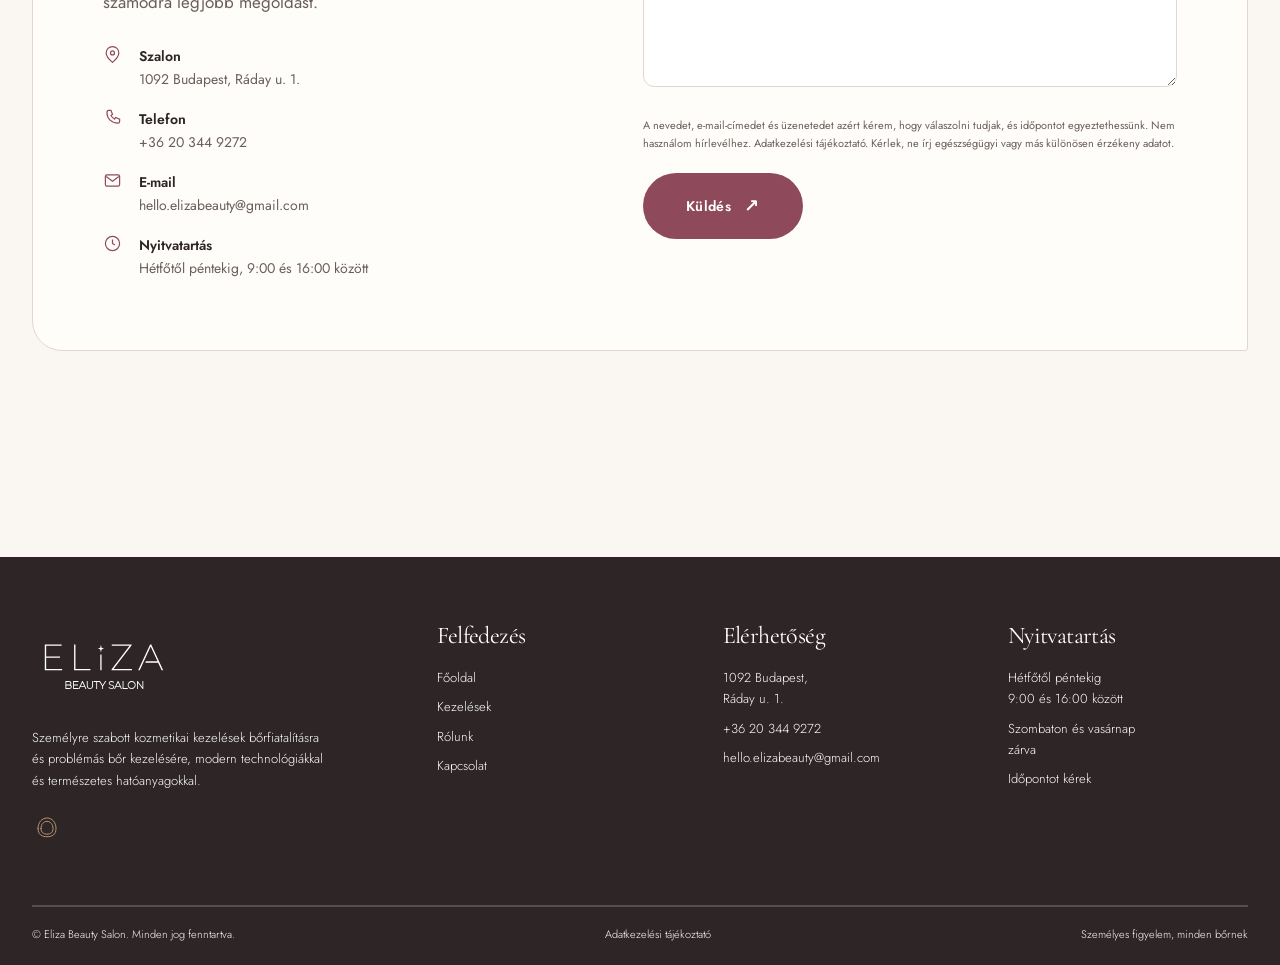
==== commit 9ad591bf: "Mobil portré finomhangolása" ====
--- a/public/index.html
+++ b/public/index.html
@@ -11,7 +11,7 @@
   <link rel="preconnect" href="https://fonts.googleapis.com">
   <link rel="preconnect" href="https://fonts.gstatic.com" crossorigin>
   <link rel="preload" as="style" href="https://fonts.googleapis.com/css2?family=Cormorant+Garamond:wght@400;500;600&family=Jost:wght@300;400;500;600&display=swap" onload="this.onload=null;this.rel='stylesheet'"><noscript><link href="https://fonts.googleapis.com/css2?family=Cormorant+Garamond:wght@400;500;600&family=Jost:wght@300;400;500;600&display=swap" rel="stylesheet"></noscript>
-  <link rel="stylesheet" href="site.css?v=20261029-3">
+  <link rel="stylesheet" href="site.css?v=20261101-2">
 <script type="application/ld+json">{"@context":"https://schema.org","@type":"BeautySalon","name":"Eliza Beauty Salon","description":"Személyre szabott kozmetikai kezelések bőrfiatalításra és problémás bőrre Budapesten.","telephone":"+36203449272","email":"hello.elizabeauty@gmail.com","address":{"@type":"PostalAddress","streetAddress":"Ráday utca 1.","addressLocality":"Budapest","postalCode":"1092","addressCountry":"HU"},"areaServed":{"@type":"City","name":"Budapest"},"openingHoursSpecification":[{"@type":"OpeningHoursSpecification","dayOfWeek":["https://schema.org/Monday","https://schema.org/Tuesday","https://schema.org/Wednesday","https://schema.org/Thursday","https://schema.org/Friday"],"opens":"09:00","closes":"16:00"}],"url":"https://elizasipos.netlify.app/","image":"https://elizasipos.netlify.app/images/eliza/reci.webp?v=20261029-2","logo":"https://elizasipos.netlify.app/logo/logo.svg?v=20261029-2","@id":"https://elizasipos.netlify.app/#salon"}</script>
 <script type="application/ld+json">{"@context":"https://schema.org","@type":"FAQPage","mainEntity":[{"@type":"Question","name":"Időpont nélkül is érkezhetek?","acceptedAnswer":{"@type":"Answer","text":"Nem, a kozmetikámban kizárólag előre egyeztetett időpontra tudlak fogadni."}},{"@type":"Question","name":"Honnan tudjam, melyik kezelés való nekem?","acceptedAnswer":{"@type":"Answer","text":"Az első találkozás alkalmával felmérem a bőröd állapotát, és átbeszéljük a számodra megfelelő kezelési tervet."}},{"@type":"Question","name":"Kapok segítséget az otthoni rutinomhoz?","acceptedAnswer":{"@type":"Answer","text":"Igen. Az első alkalmat követően megbeszéljük, mire figyelj a mindennapokban, és milyen termékek illenek a bőröd igényeihez."}},{"@type":"Question","name":"Hogyan tudok fizetni?","acceptedAnswer":{"@type":"Answer","text":"A szalonban bankkártyával és készpénzzel is fizethetsz."}}],"url":"https://elizasipos.netlify.app/"}</script>
 <link rel="canonical" href="https://elizasipos.netlify.app/">
@@ -43,7 +43,7 @@
     </div></section>
 
     <section class="proof" aria-label="Szakmai tapasztalat"><div class="page-container proof-row">
-      <p class="proof-intro">Több mint egy kezelés. Egy figyelmes szakmai kapcsolat a bőröddel.</p>
+      <p class="proof-intro">Személyre szabott kezelések, figyelem a bőröd igényeire.</p>
       <div class="proof-item reveal"><span class="number">14+</span><span class="proof-label">év szakmai tapasztalat</span></div><div class="proof-item reveal"><span class="number">1300+</span><span class="proof-label">vendég, akit segítettem</span></div><div class="proof-item reveal"><span class="number">350+</span><span class="proof-label">féle kozmetikum ismerete</span></div>
     </div></section>
 
@@ -85,7 +85,7 @@
       </div>
     </div></section>
     <section class="section" id="rolam"><div class="page-container about-grid">
-      <div class="about-photo reveal" data-reveal="scale"><img src="images/eliza/Sipos%20Eliza_02.webp?v=20261029-2" alt="Sipos Eliza a szalonban" loading="lazy" width="1254" height="1254" decoding="async"></div>
+      <div class="about-photo reveal" data-reveal="scale"><img src="images/eliza/Sipos%20Eliza_02.webp?v=20261101-2" alt="Sipos Eliza a szalonban" loading="lazy" width="1254" height="1254" decoding="async"></div>
       <div class="about-copy reveal" data-reveal="right"><div class="eyebrow">Ismerj meg</div><h2 class="title">Szakértelem, ami személyesen rólad szól</h2><p>Sipos Eliza vagyok, az Eliza Beauty Salon megálmodója. 14 éve segítek abban, hogy a bőröd egészségesebb, fiatalosabb és ragyogóbb legyen. A Beauty Academy szakmai trénereként és mesterkozmetikusként folyamatosan fejlesztem a tudásomat, hogy személyre szabott, professzionális kezelést kapj.</p><a class="text-link" href="kapcsolat.html">Ismerjük meg egymást <span aria-hidden="true">⟶</span></a>
         <div class="metrics"><div class="metric"><strong>14+</strong><span>év tapasztalat</span></div><div class="metric"><strong>1300+</strong><span>vendég</span></div><div class="metric"><strong>350+</strong><span>kozmetikum</span></div></div>
       </div>
--- a/public/site.css
+++ b/public/site.css
@@ -9,7 +9,7 @@
     .reviews{overflow:hidden}.reviews:after,.paths:before,.care:before,.offer-panel:before{content:"";position:absolute;border:1px solid #c9a27e38;border-radius:50%;box-shadow:0 0 0 28px #c9a27e10,0 0 0 56px #c9a27e08;pointer-events:none}.reviews:after{top:4%;right:-110px;width:270px;height:270px}.reviews-head{display:flex;align-items:end;justify-content:space-between;gap:32px;margin-bottom:53px}.reviews-head .title{margin-top:16px}.small-note{max-width:220px;padding-bottom:6px;color:var(--color-brand-muted);font-size:14px}.review-grid{display:grid;grid-template-columns:1.05fr .95fr;gap:22px;align-items:start}.review{position:relative;min-height:305px;padding:clamp(28px,4vw,48px);background:#fffdfa;border:1px solid #eaded7;border-radius:3px 24px}.review:nth-child(2){margin-top:58px;background:var(--color-brand-surface);border-color:transparent}.quote{position:absolute;top:22px;right:32px;color:var(--color-brand-accent);font:500 72px/.7 var(--font-heading)}.review p{position:relative;max-width:570px;font:400 clamp(15px,1.2vw,17px)/1.75 var(--font-body)}.review footer{display:flex;align-items:center;gap:12px;margin-top:31px;color:var(--color-brand-muted);font-size:13px}.review footer:before{content:"";width:29px;height:1px;background:var(--color-brand-primary)}.review footer strong{color:var(--color-brand-text);font-weight:600}
     .paths{background:#fffdfa;overflow:hidden}.paths:before{left:-120px;top:34%;width:280px;height:280px}.paths-head{display:grid;grid-template-columns:1fr .6fr;align-items:end;gap:55px}.paths-head .title{margin-top:16px}.path-list{margin-top:57px;border-top:1px solid var(--line)}.path{display:grid;grid-template-columns:82px 1fr 1fr 150px;gap:27px;align-items:center;padding:30px 10px;border-bottom:1px solid var(--line);transition:padding .35s var(--ease),background .35s}.path:hover{padding-inline:20px;background:#faf6f255}.path-icon{width:66px;height:66px;padding:12px;border:1px solid #d7c1b0;border-radius:50%;background:var(--color-brand-bg)}.path-icon img{width:100%;height:100%;object-fit:contain}.path h3{font-size:31px}.path-tag{display:inline-block;margin-top:7px;color:var(--color-brand-primary);font-size:12px;font-weight:600;letter-spacing:.04em}.path p{max-width:415px;color:var(--color-brand-muted);font-size:14px;line-height:1.6}.path .text-link{justify-self:end;font-size:14px}.path-note{max-width:650px;margin-top:21px;color:var(--color-brand-muted);font-size:13px}
     .care{color:#fffaf6;background:var(--color-brand-secondary);overflow:hidden}.care:before{right:-250px;top:-220px;width:560px;height:560px;border-color:#c9a27e30;box-shadow:0 0 0 38px #c9a27e0c,0 0 0 76px #c9a27e08}.care-layout{display:grid;grid-template-columns:.72fr 1.28fr;gap:clamp(55px,9vw,130px);align-items:start}.care-copy{position:sticky;top:125px}.care .eyebrow{color:#e4c7ae}.care .title{margin-top:18px;color:#fffaf6}.care-copy>p{max-width:390px;margin-top:20px;color:#e5d8d2}.care-copy .btn{margin-top:29px}.care-list{border-top:1px solid #ffffff32}.care-item{display:grid;grid-template-columns:56px 1fr;gap:20px;padding:25px 0;border-bottom:1px solid #ffffff32}.care-item .arc{width:36px;height:36px;color:#d0a888}.care-item h3{color:#fffaf6;font-size:27px}.care-item p{max-width:540px;margin-top:7px;color:#e5d8d2;font-size:14px}.care-note{display:flex;align-items:flex-start;gap:11px;margin-top:26px;color:#e5d8d2;font-size:12px}.care-note .arc{width:23px;height:23px}
-    .about-grid{display:grid;grid-template-columns:.94fr 1.06fr;gap:clamp(55px,9vw,130px);align-items:center}.about-photo{position:relative;max-width:470px}.about-photo:before{content:"";position:absolute;left:-22px;bottom:-22px;width:65%;height:58%;background:var(--color-brand-surface);border-radius:2px 50% 2px 2px}.about-photo img{position:relative;z-index:1;width:100%;aspect-ratio:.83;object-fit:cover;object-position:center 30%;border-radius:3px 180px 3px 3px}.about-copy .title{margin-top:17px}.about-copy>p{margin-top:21px;color:var(--color-brand-muted)}.about-copy .text-link{margin-top:24px}.metrics{display:flex;flex-wrap:wrap;gap:28px 35px;margin-top:37px;padding-top:24px;border-top:1px solid var(--line)}.metric strong{display:block;color:var(--color-brand-primary);font:500 34px/1 var(--font-heading)}.metric span{display:block;margin-top:6px;color:var(--color-brand-muted);font-size:12px}
+    .about-grid{display:grid;grid-template-columns:.94fr 1.06fr;gap:clamp(55px,9vw,130px);align-items:center}.about-photo{position:relative;max-width:470px}.about-photo:before{content:"";position:absolute;left:-22px;bottom:-22px;width:65%;height:58%;background:var(--color-brand-surface);border-radius:2px 50% 2px 2px}.about-photo img{position:relative;z-index:1;width:100%;height:auto;aspect-ratio:1;object-fit:cover;object-position:center 50%;border-radius:3px 180px 3px 3px}.about-copy .title{margin-top:17px}.about-copy>p{margin-top:21px;color:var(--color-brand-muted)}.about-copy .text-link{margin-top:24px}.metrics{display:flex;flex-wrap:wrap;gap:28px 35px;margin-top:37px;padding-top:24px;border-top:1px solid var(--line)}.metric strong{display:block;color:var(--color-brand-primary);font:500 34px/1 var(--font-heading)}.metric span{display:block;margin-top:6px;color:var(--color-brand-muted);font-size:12px}
     .salon-strip{padding-top:0}.salon-panel{display:grid;grid-template-columns:1.05fr .95fr;min-height:420px;overflow:hidden;border:1px solid var(--line);border-radius:3px 30px;background:#fffdfa}.salon-panel>img{width:100%;height:100%;min-height:420px;object-fit:cover;object-position:center 56%}.salon-copy{display:flex;flex-direction:column;justify-content:center;padding:clamp(34px,4.5vw,62px);color:var(--color-brand-text)}.salon-copy .eyebrow{color:var(--color-brand-primary)}.salon-copy h2{margin-top:17px;font-size:clamp(36px,4.5vw,56px)}.salon-copy p{margin-top:17px;color:var(--color-brand-muted);font-size:15px}.salon-mood-gallery{display:grid;grid-template-columns:1fr 1fr 1fr;gap:10px;height:112px;margin-top:25px}.salon-mood-gallery img{width:100%;height:100%;object-fit:cover;border-radius:3px 15px}.salon-copy .arc{margin-top:19px;color:var(--color-brand-primary)}
     .process{background:var(--color-brand-surface)}.process-head{display:flex;justify-content:space-between;align-items:end;gap:40px}.process-head .title{margin-top:16px}.process-head>p{max-width:300px;color:var(--color-brand-muted);font-size:14px}.steps{display:grid;grid-template-columns:repeat(4,1fr);margin-top:55px}.step{position:relative;padding-right:26px}.step:not(:last-child):after{content:"";position:absolute;top:23px;left:52px;right:12px;height:1px;background:#c7aaa1}.step-number{position:relative;z-index:1;width:48px;height:48px;display:grid;place-items:center;border:1px solid #bf9f94;border-radius:50%;background:var(--color-brand-surface);color:var(--color-brand-primary);font:500 19px var(--font-heading)}.step h3{margin-top:19px;font-size:25px}.step p{max-width:250px;margin-top:9px;color:var(--color-brand-muted);font-size:13px;line-height:1.6}
     .offer{overflow:hidden}.offer-panel{position:relative;display:grid;grid-template-columns:1fr 210px;align-items:center;gap:45px;padding:clamp(38px,6vw,75px);border-radius:3px 36px;background:var(--color-brand-primary);color:#fffaf6}.offer-panel:before{right:120px;top:-170px;width:360px;height:360px;border-color:#ffffff30;box-shadow:0 0 0 28px #ffffff10,0 0 0 58px #ffffff08}.offer-content{position:relative;z-index:1}.offer .eyebrow{color:#f1d7c4}.offer h2{max-width:740px;margin-top:17px;font-size:clamp(38px,5vw,64px)}.offer p{max-width:660px;margin-top:17px;color:#f7e9e4}.offer-action{position:relative;z-index:1;justify-self:end}.offer-action .arc{display:block;width:86px;height:86px;margin:0 auto 23px;color:#e4c19c}
@@ -19,7 +19,7 @@
     .footer{margin-top:90px;padding:64px 0 22px;background:var(--color-brand-secondary);color:#fff;font-weight:300}.footer-top{display:grid;grid-template-columns:1.2fr .8fr .8fr .8fr;gap:45px;padding-bottom:55px}.footer-brand img{width:145px;filter:brightness(0) invert(1)}.footer-brand p{max-width:300px;margin-top:20px;color:#fff;font-size:13px}.footer-brand .arc{margin-top:21px;color:#c9a27e}.footer-col h3{margin-bottom:17px;color:#fff;font:400 24px var(--font-heading)}.footer-col p,.footer-col a{display:block;margin-top:8px;color:#fff;font-size:13px}.footer-col a:hover{color:#fff;text-decoration:underline;text-underline-offset:4px}.footer-bottom{display:flex;justify-content:space-between;align-items:center;gap:20px;padding-top:18px;border-top:2.333px solid #ffffff30;color:#fff;font-size:11px;font-weight:300}.footer-bottom a{color:#fff}.signoff{display:flex;align-items:center;gap:9px}.signoff .arc{width:24px;height:24px}
     .reveal{opacity:0;transform:translateY(20px);transition:opacity .75s var(--ease),transform .75s var(--ease)}.reveal[data-reveal=left]{transform:translateX(-24px)}.reveal[data-reveal=right]{transform:translateX(24px)}.reveal[data-reveal=scale]{transform:scale(.975)}.reveal.visible{opacity:1;transform:none}@keyframes enter{from{opacity:0;transform:translateY(18px)}to{opacity:1;transform:none}}@keyframes breathe{0%,100%{transform:translateY(0) rotate(-5deg)}50%{transform:translateY(-8px) rotate(2deg)}}.hero-kicker,.hero h1,.hero-text,.hero-actions,.hero-note{animation:enter .85s both}.hero h1{animation-delay:.12s}.hero-text{animation-delay:.24s}.hero-actions{animation-delay:.36s}.hero-note{animation-delay:.48s}
     @media(max-width:980px){.page-container{width:min(var(--max),calc(100% - 44px))}.links{gap:19px}.hero-grid{gap:40px;grid-template-columns:1fr 1fr}.hero-visual,.portrait{min-height:510px;height:510px}.hero h1{font-size:clamp(38px,4.7vw,46px)}.proof-row{grid-template-columns:1fr repeat(3,1fr)}.proof-item{padding-inline:12px;gap:10px}.number{font-size:32px}.path{grid-template-columns:70px 1fr 1.1fr 120px;gap:18px}.guide-panel{gap:32px}.guide-form{grid-template-columns:1fr 1fr}.guide-form .btn{grid-column:1/-1;justify-self:start}}
-    @media(max-width:760px){html{scroll-padding-top:76px}.page-container{width:calc(100% - 40px)}.header,.header.scrolled{height:76px}.brand img{width:128px}.brand .arc{width:22px;height:22px}.menu{display:inline-flex;margin-left:auto}.nav{gap:12px}.nav-cta{display:none}.links{display:none;position:absolute;top:100%;left:0;right:0;padding:13px 20px 20px;background:var(--color-brand-bg);border-bottom:1px solid var(--line);box-shadow:0 18px 25px #3d29200c}.links.open{display:grid;gap:0}.links a{padding:12px 4px;border-bottom:1px solid #e3d6cf80}.links a:last-child{border:0}.hero{padding:20px 0 64px}.hero-grid{grid-template-columns:1fr;gap:24px;min-height:0}.hero-copy{padding:28px 0 0}.hero h1{max-width:560px;margin-top:16px;font-size:clamp(42px,10vw,58px)}.hero-text{margin-top:17px;font-size:15px;line-height:1.65}.hero-actions{margin-top:22px}.hero-note{margin-top:24px;font-size:12px}.hero-visual{width:min(calc(100% - 28px),470px);min-height:0;height:auto;aspect-ratio:.91;margin:auto}.portrait{width:calc(100% - 22px);height:100%;min-height:0;margin-left:18px}.hero-back{right:-2%;top:6%;width:84%;height:80%}.orbit{width:88px;height:88px;right:-2%;bottom:6%}.orbit .arc{width:48px;height:48px}.caption{left:-16px;bottom:11%;padding:13px 17px}.caption strong{font-size:22px}.hero-bottom{margin-top:30px;font-size:11px}.proof{padding:28px 0}.proof-row{grid-template-columns:1fr 1fr;gap:22px 5px}.proof-intro{max-width:100%;grid-column:1/-1}.proof-item{justify-content:start;padding:0;border:0}.proof-item:last-child{grid-column:1/-1}.number{font-size:30px}.proof-label{max-width:none}.section{padding:70px 0}.title{font-size:clamp(37px,10vw,50px)}.reviews-head{display:block;margin-bottom:32px}.small-note{margin-top:15px}.review-grid{grid-template-columns:1fr;gap:15px}.review{min-height:0;padding:28px 24px}.review:nth-child(2){margin-top:0}.review p{font-size:16px}.paths-head{grid-template-columns:1fr;gap:16px}.path-list{margin-top:32px}.path{grid-template-columns:58px 1fr 35px;gap:14px;padding:21px 0}.path:hover{padding-inline:6px}.path-icon{width:54px;height:54px;padding:11px}.path h3{font-size:26px}.path p{grid-column:2/-1;grid-row:2;font-size:13px}.path .text-link{width:35px;overflow:hidden;justify-self:end;font-size:0}.path .text-link:after{content:"↗";font-size:18px}.care-layout{grid-template-columns:1fr;gap:34px}.care-copy{position:static}.care .title{max-width:490px}.care-copy>p{max-width:600px}.care-item{grid-template-columns:42px 1fr;gap:12px;padding:20px 0}.care-item .arc{width:29px;height:29px}.care-item h3{font-size:25px}.about-grid{grid-template-columns:1fr;gap:53px}.about-photo{width:min(84%,420px);margin-left:12px}.about-copy .title{max-width:500px}.salon-panel{grid-template-columns:1fr;min-height:0}.salon-panel>img{height:260px;min-height:260px}.salon-copy{padding:30px;margin-top:0}.salon-mood-gallery{height:90px;gap:8px;margin-top:18px}.process-head{display:block}.process-head>p{margin-top:16px}.steps{grid-template-columns:1fr 1fr;gap:35px 24px;margin-top:37px}.step:not(:last-child):after{display:none}.step{padding:0}.step h3{font-size:23px}.offer-panel{grid-template-columns:1fr;gap:28px}.offer-action{justify-self:start}.offer-action .arc{display:none}.faq-layout{grid-template-columns:1fr;gap:34px}.faq-side{max-width:580px}.guide-panel{grid-template-columns:1fr;gap:27px}.guide-form{grid-template-columns:1fr}.guide-form .btn{grid-column:auto}.contact{padding-top:0}.contact-panel{grid-template-columns:1fr;gap:35px}.footer-top{grid-template-columns:1fr 1fr;gap:34px 25px}.footer-brand{grid-column:1/-1}.footer-bottom{align-items:flex-start;flex-direction:column}}
+    @media(max-width:760px){html{scroll-padding-top:76px}.page-container{width:calc(100% - 40px)}.header,.header.scrolled{height:76px}.brand img{width:128px}.brand .arc{width:22px;height:22px}.menu{display:inline-flex;margin-left:auto}.nav{gap:12px}.nav-cta{display:none}.links{display:none;position:absolute;top:100%;left:0;right:0;padding:13px 20px 20px;background:var(--color-brand-bg);border-bottom:1px solid var(--line);box-shadow:0 18px 25px #3d29200c}.links.open{display:grid;gap:0}.links a{padding:12px 4px;border-bottom:1px solid #e3d6cf80}.links a:last-child{border:0}.hero{padding:20px 0 64px}.hero-grid{grid-template-columns:1fr;gap:24px;min-height:0}.hero-copy{padding:28px 0 0}.hero h1{max-width:560px;margin-top:16px;font-size:clamp(42px,10vw,58px)}.hero-text{margin-top:17px;font-size:15px;line-height:1.65}.hero-actions{margin-top:22px}.hero-note{margin-top:24px;font-size:12px}.hero-visual{width:min(calc(100% - 28px),470px);min-height:0;height:auto;aspect-ratio:.91;margin:auto}.portrait{width:calc(100% - 22px);height:100%;min-height:0;margin-left:18px}.hero-back{right:-2%;top:6%;width:84%;height:80%}.orbit{width:88px;height:88px;right:-2%;bottom:6%}.orbit .arc{width:48px;height:48px}.caption{left:-16px;bottom:11%;padding:13px 17px}.caption strong{font-size:22px}.hero-bottom{margin-top:30px;font-size:11px}.proof{padding:28px 0}.proof-row{grid-template-columns:1fr 1fr;gap:22px 5px}.proof-intro{max-width:100%;grid-column:1/-1}.proof-item{justify-content:start;padding:0;border:0}.proof-item:last-child{grid-column:1/-1}.number{font-size:30px}.proof-label{max-width:none}.section{padding:70px 0}.title{font-size:clamp(37px,10vw,50px)}.reviews-head{display:block;margin-bottom:32px}.small-note{margin-top:15px}.review-grid{grid-template-columns:1fr;gap:15px}.review{min-height:0;padding:28px 24px}.review:nth-child(2){margin-top:0}.review p{font-size:16px}.paths-head{grid-template-columns:1fr;gap:16px}.path-list{margin-top:32px}.path{grid-template-columns:58px 1fr 35px;gap:14px;padding:21px 0}.path:hover{padding-inline:6px}.path-icon{width:54px;height:54px;padding:11px}.path h3{font-size:26px}.path p{grid-column:2/-1;grid-row:2;font-size:13px}.path .text-link{width:35px;overflow:hidden;justify-self:end;font-size:0}.path .text-link:after{content:"↗";font-size:18px}.care-layout{grid-template-columns:1fr;gap:34px}.care-copy{position:static}.care .title{max-width:490px}.care-copy>p{max-width:600px}.care-item{grid-template-columns:42px 1fr;gap:12px;padding:20px 0}.care-item .arc{width:29px;height:29px}.care-item h3{font-size:25px}.about-grid{grid-template-columns:1fr;gap:53px}.about-photo{width:min(84%,420px);margin-left:12px}.about-photo img{aspect-ratio:4/3;object-position:center 35%}.about-copy .title{max-width:500px}.salon-panel{grid-template-columns:1fr;min-height:0}.salon-panel>img{height:260px;min-height:260px}.salon-copy{padding:30px;margin-top:0}.salon-mood-gallery{height:90px;gap:8px;margin-top:18px}.process-head{display:block}.process-head>p{margin-top:16px}.steps{grid-template-columns:1fr 1fr;gap:35px 24px;margin-top:37px}.step:not(:last-child):after{display:none}.step{padding:0}.step h3{font-size:23px}.offer-panel{grid-template-columns:1fr;gap:28px}.offer-action{justify-self:start}.offer-action .arc{display:none}.faq-layout{grid-template-columns:1fr;gap:34px}.faq-side{max-width:580px}.guide-panel{grid-template-columns:1fr;gap:27px}.guide-form{grid-template-columns:1fr}.guide-form .btn{grid-column:auto}.contact{padding-top:0}.contact-panel{grid-template-columns:1fr;gap:35px}.footer-top{grid-template-columns:1fr 1fr;gap:34px 25px}.footer-brand{grid-column:1/-1}.footer-bottom{align-items:flex-start;flex-direction:column}}
     @media(max-width:420px){body{font-size:16px}.hero h1,.inner-copy .title{font-size:clamp(34px,10vw,42px)}.hero-actions .btn{width:100%}.hero-actions .text-link{margin-left:3px}.hero-bottom{align-items:flex-start;flex-direction:column;gap:10px}.proof-item{gap:8px}.number{font-size:27px}.proof-label{font-size:11px}.steps{gap:30px 17px}.step h3{font-size:21px}.contact-panel{padding:27px 21px}.footer-top{grid-template-columns:1fr}.footer-brand{grid-column:auto}}
     .care{color:var(--color-brand-text);background:var(--color-brand-surface)}.care:before{display:none}.care-layout{display:block}.care-head,.concerns-head{max-width:780px;margin:0 auto;text-align:center}.care-head .eyebrow,.concerns-head .eyebrow{justify-content:center}.care-head .title,.concerns-head .title{margin-top:16px;color:var(--color-brand-text)}.care-head>p,.concerns-head>p{max-width:700px;margin:18px auto 0;color:var(--color-brand-muted)}.care-list,.concern-grid{display:grid;grid-template-columns:repeat(4,minmax(0,1fr));gap:18px;margin-top:45px;border:0}.care .care-item,.concern-card{display:flex;flex-direction:column;align-items:flex-start;gap:0;min-height:270px;padding:27px 23px;border:1px solid var(--line);border-radius:3px 22px;background:#fffdfa}.care-icon,.concern-icon{width:55px;height:55px;display:grid;place-items:center;padding:10px;border:1px solid #eadbd3;border-radius:50%;background:var(--color-brand-surface)}.care-icon img,.concern-icon img{width:100%;height:100%;object-fit:contain}.care .care-item h3,.concern-card h3{margin-top:17px;color:var(--color-brand-text);font-size:22px;line-height:1.2}.care .care-item p,.concern-card p{max-width:none;margin-top:11px;color:var(--color-brand-muted);font-size:14px;line-height:1.6}.care-action{margin-top:33px;text-align:center}.concerns{background:#fffdfa}.concern-card{min-height:295px}.concern-card h3{min-height:2.4em}
     @media(max-width:980px){.care-list,.concern-grid{grid-template-columns:repeat(2,minmax(0,1fr))}.care .care-item,.concern-card{min-height:250px}}
